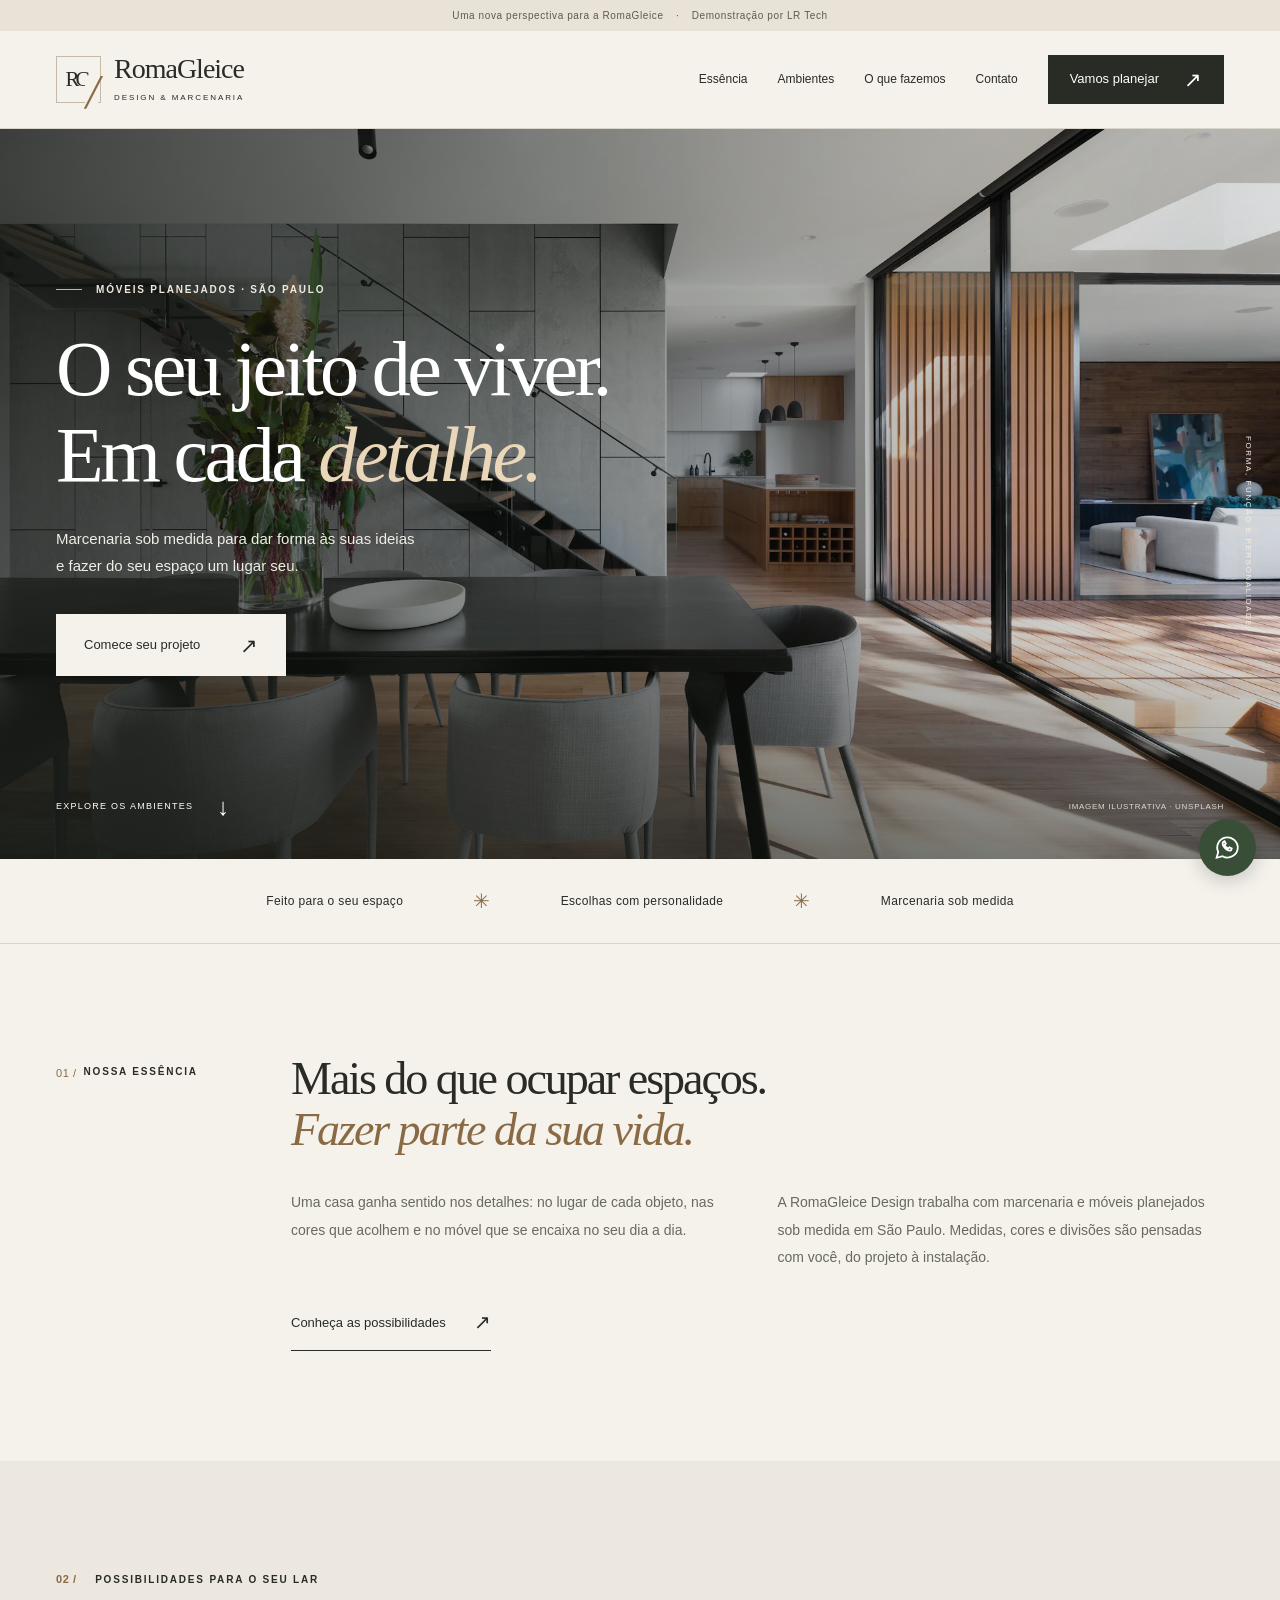
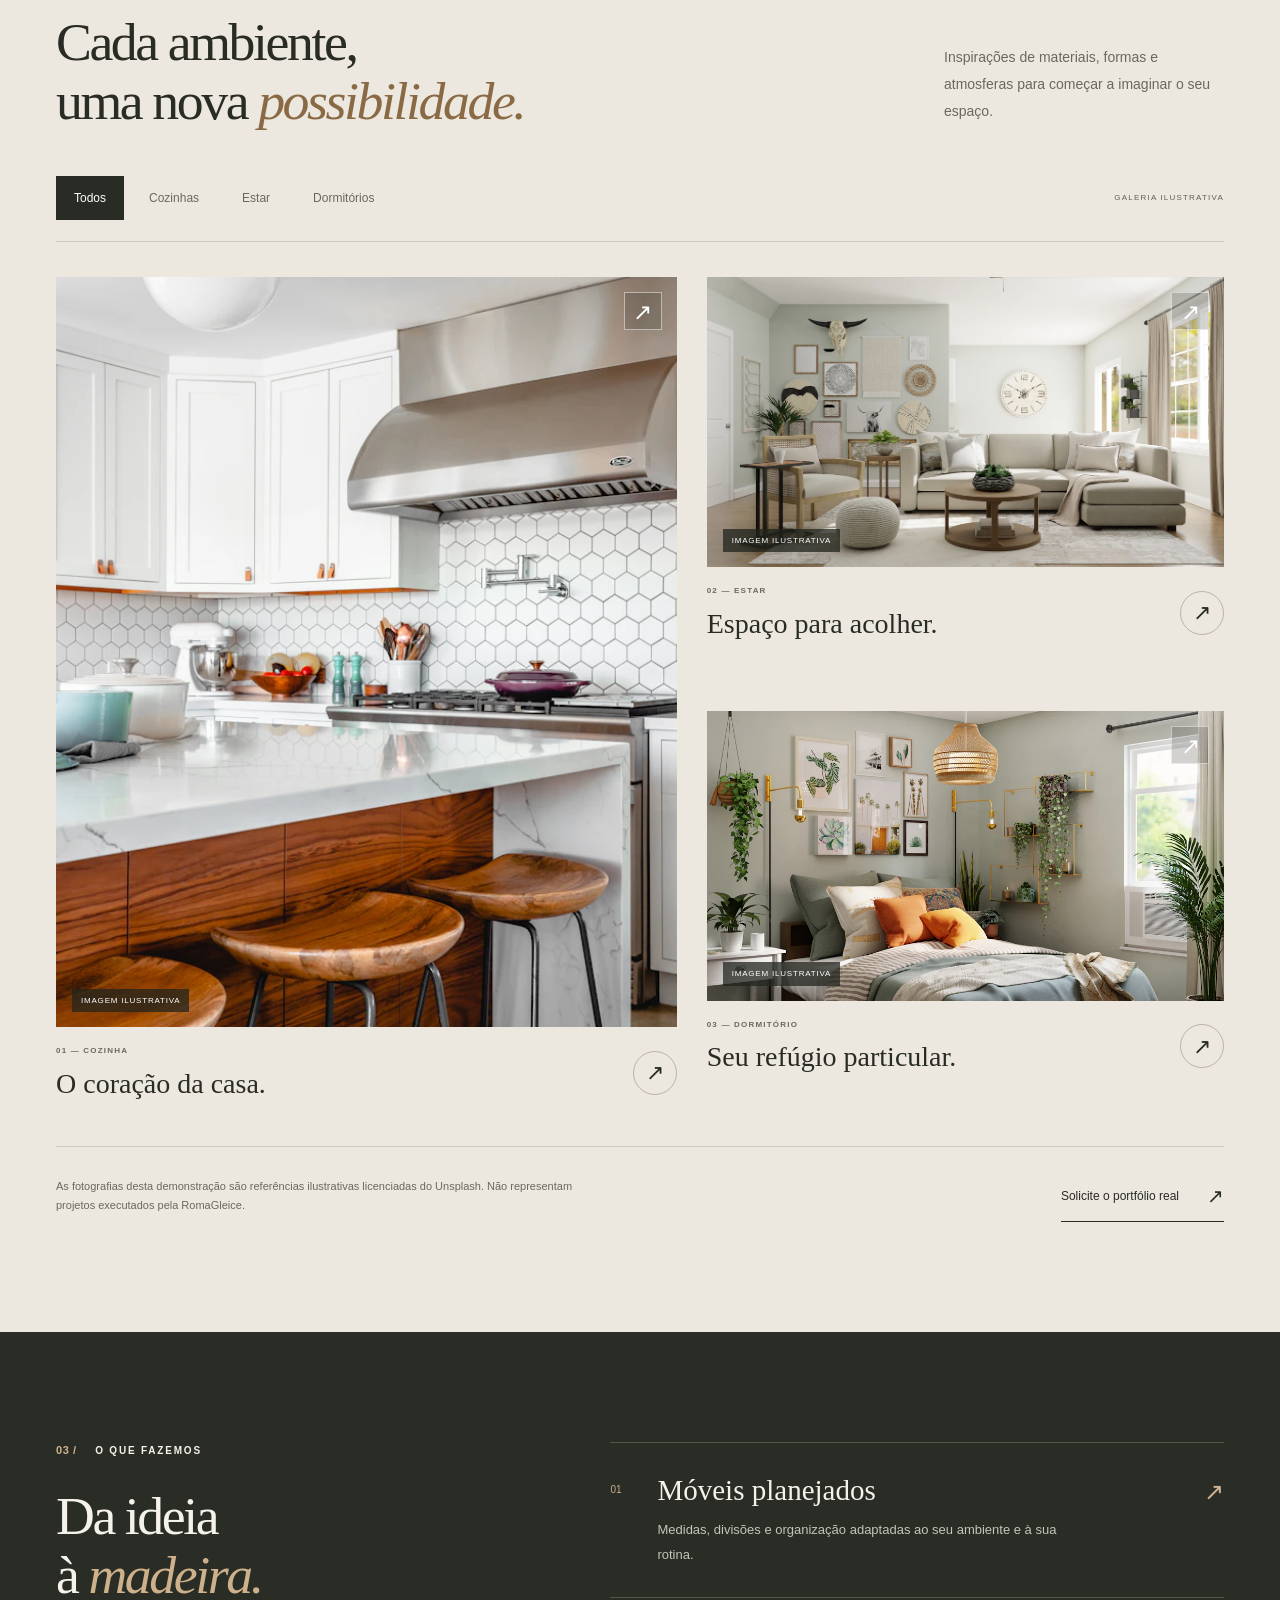
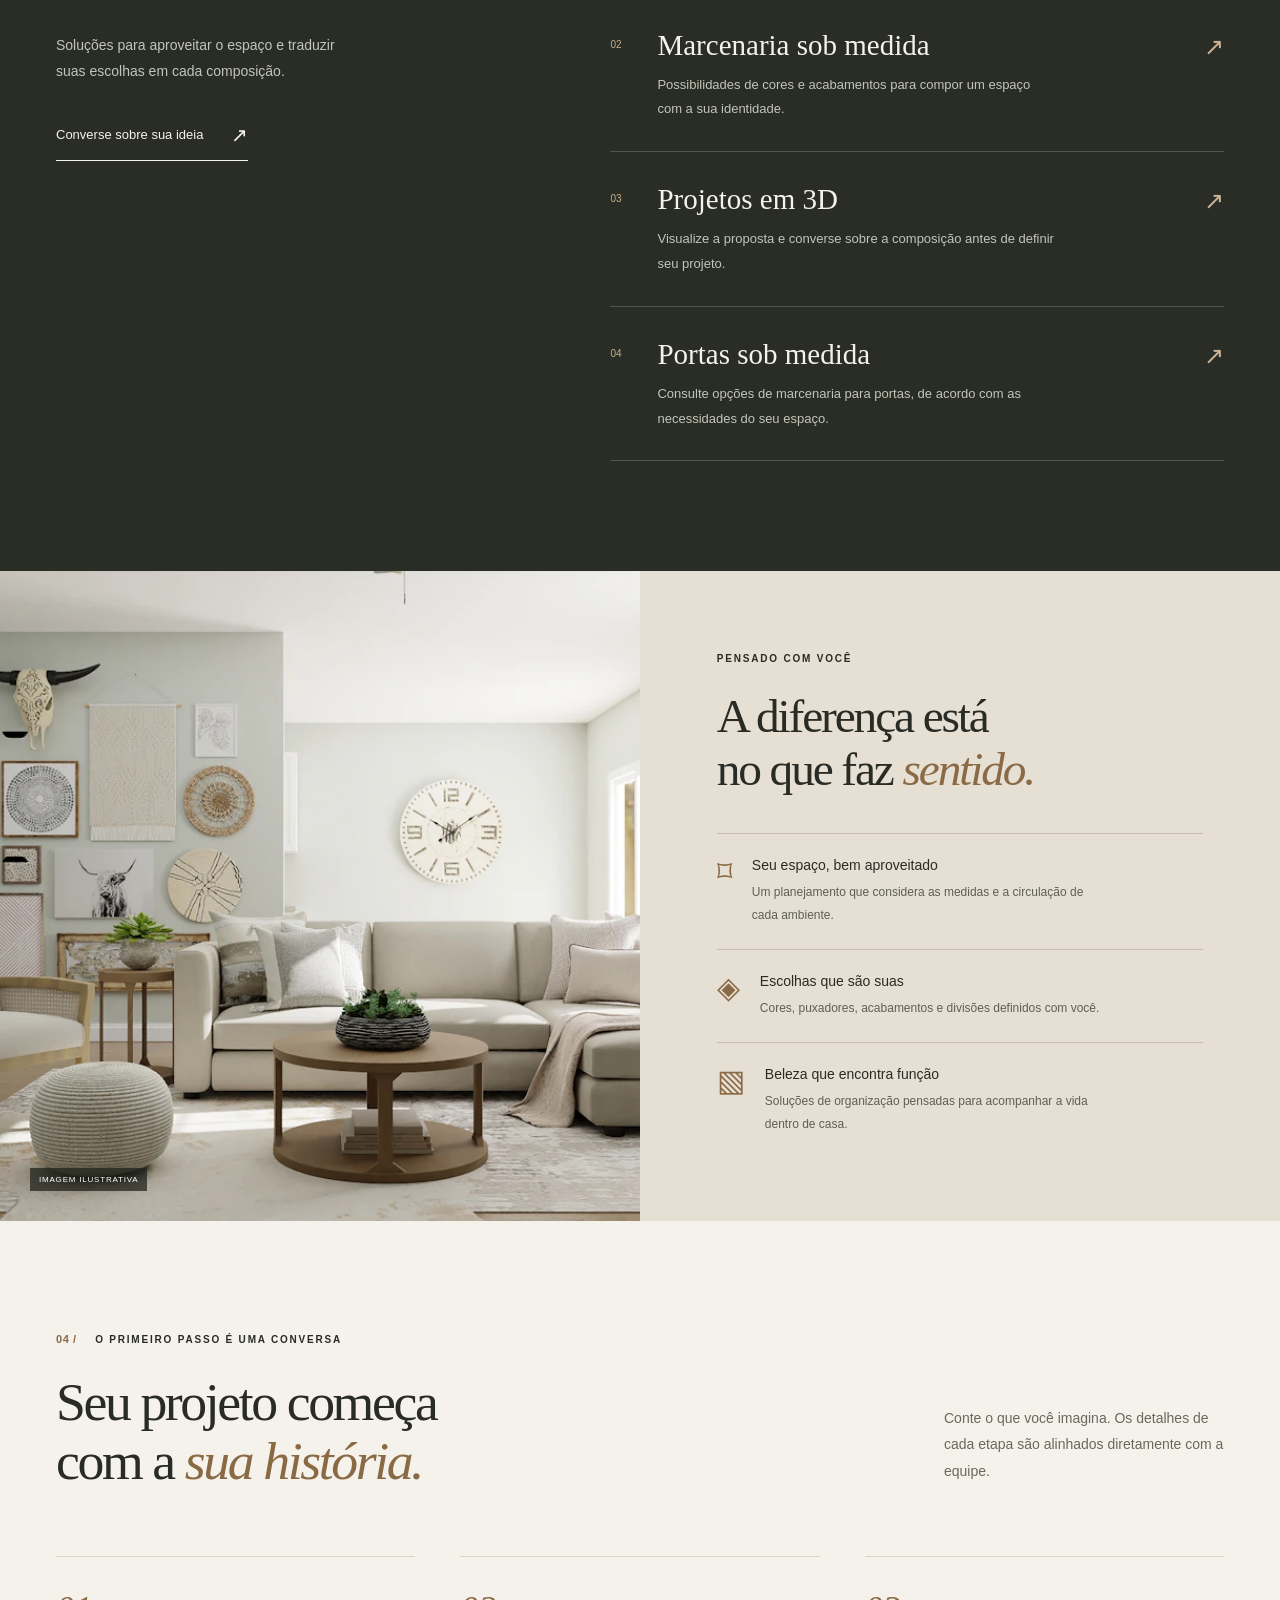
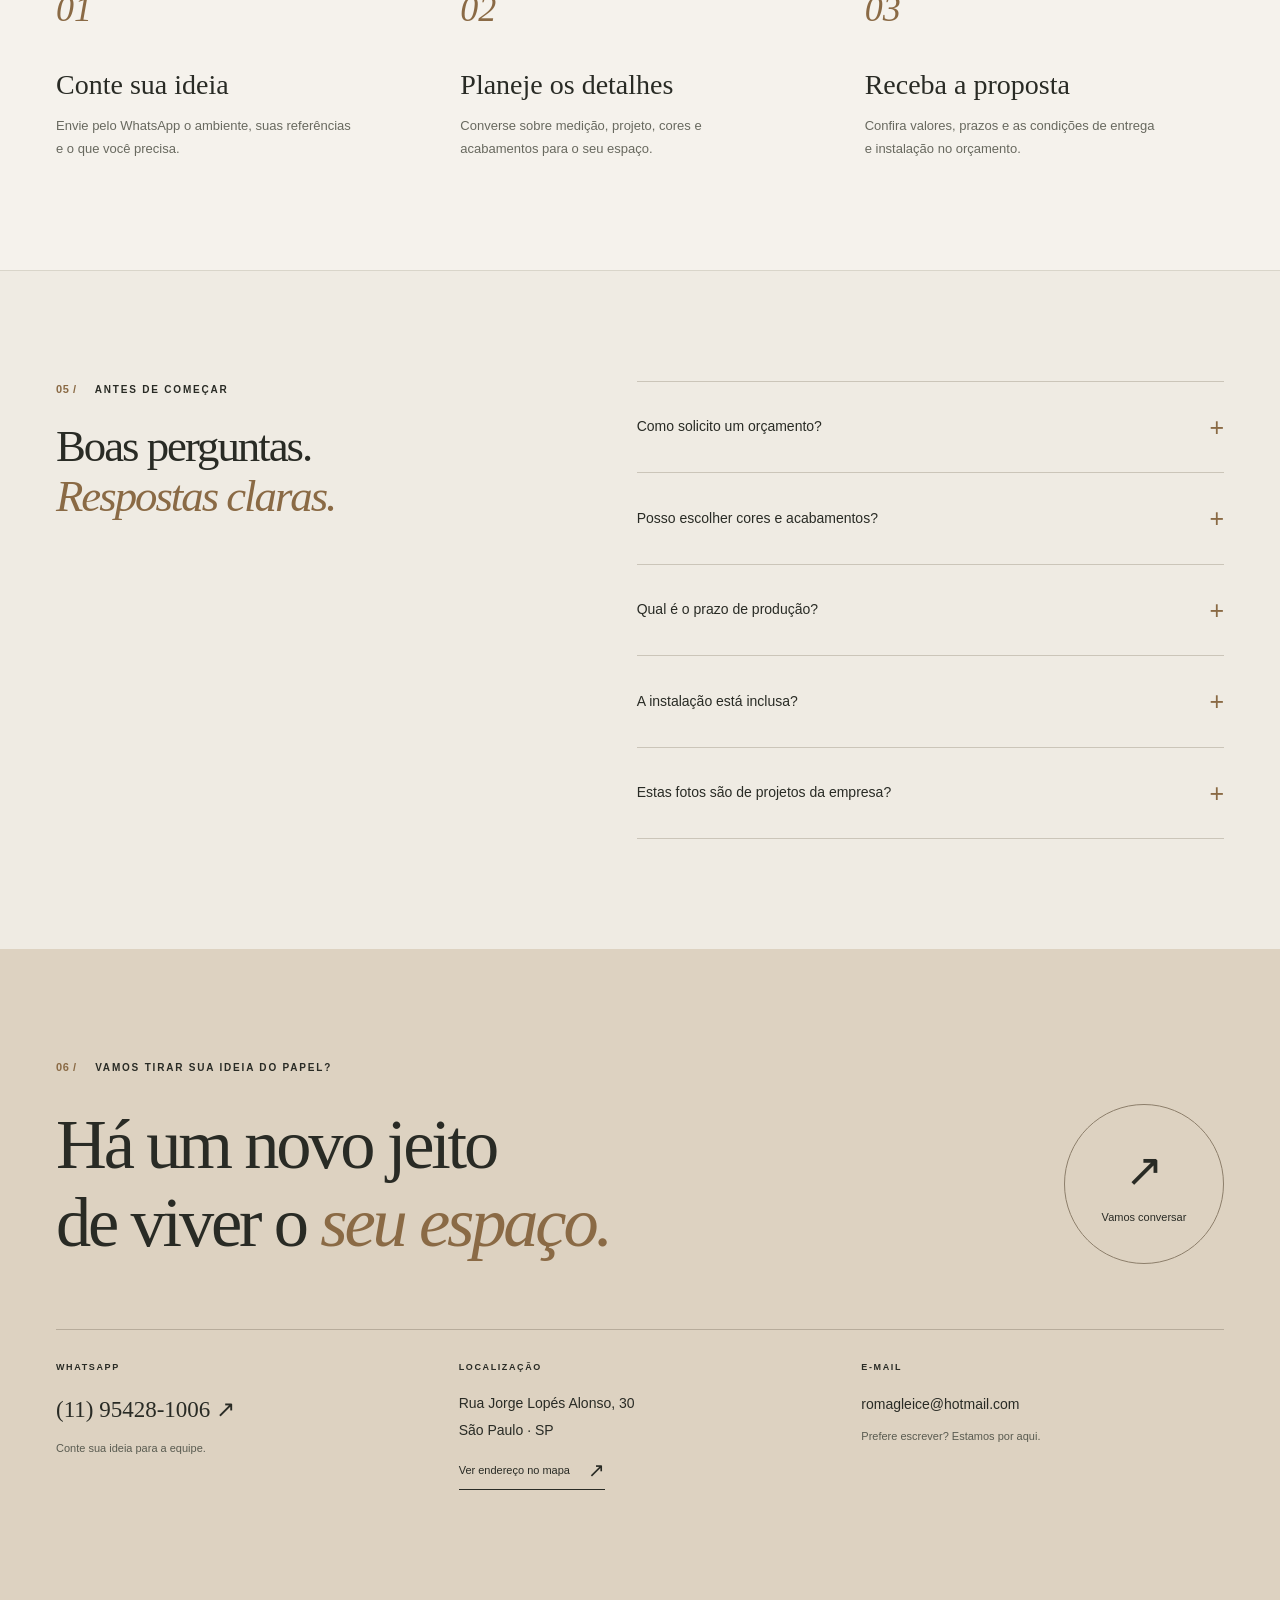
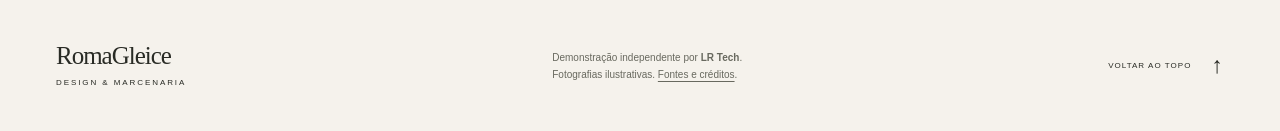
==== index.html @ 5fb47373 "feat: create premium RomaGleice demonstration in vanilla HTML CSS and JS" ====
<!DOCTYPE html>
<html lang="pt-BR">
<head>
  <meta charset="UTF-8">
  <meta name="viewport" content="width=device-width, initial-scale=1">
  <meta name="theme-color" content="#f5f2ec">
  <title>RomaGleice Design — Móveis planejados em São Paulo | Demonstração</title>
  <meta name="description" content="Móveis planejados e marcenaria sob medida em São Paulo. Conheça a RomaGleice Design e converse sobre seu projeto pelo WhatsApp. Demonstração por LR Tech.">
  <!-- A demonstração permanece fora dos buscadores para não concorrer com o site oficial. -->
  <meta name="robots" content="noindex, nofollow">
  <meta property="og:type" content="website">
  <meta property="og:locale" content="pt_BR">
  <meta property="og:site_name" content="RomaGleice Design — Demonstração LR Tech">
  <meta property="og:title" content="Seu espaço. Seu jeito. Sob medida.">
  <meta property="og:description" content="Uma nova apresentação para a RomaGleice Design. Móveis planejados e marcenaria em São Paulo. Fotografias ilustrativas.">
  <meta property="og:url" content="https://lucasreginatotech.github.io/romagleice-design-demo/">
  <meta property="og:image" content="https://lucasreginatotech.github.io/romagleice-design-demo/assets/hero.webp">
  <meta property="og:image:alt" content="Ambiente residencial ilustrativo com materiais naturais">
  <meta name="twitter:card" content="summary_large_image">
  <link rel="canonical" href="https://lucasreginatotech.github.io/romagleice-design-demo/">
  <link rel="icon" type="image/svg+xml" href="assets/favicon.svg">
  <link rel="preload" as="image" href="assets/hero.webp" imagesrcset="assets/hero-mobile.webp 800w, assets/hero.webp 1920w" imagesizes="100vw">
  <link rel="stylesheet" href="style.css">
  <script src="script.js" defer></script>
</head>
<body>
  <a class="skip-link" href="#conteudo">Pular para o conteúdo</a>
  <div class="demo-bar">Uma nova perspectiva para a RomaGleice <span>·</span> Demonstração por LR Tech</div>
  <header class="site-header">
    <a class="brand" href="#inicio" aria-label="RomaGleice Design, início"><span class="brand-monogram" aria-hidden="true">RG<span>╱</span></span><span>RomaGleice<small>DESIGN & MARCENARIA</small></span></a>
    <button class="menu-toggle" aria-controls="navigation" aria-expanded="false" aria-label="Abrir menu"><span></span><span></span></button>
    <nav id="navigation" aria-label="Menu principal">
      <a href="#sobre">Essência</a><a href="#ambientes">Ambientes</a><a href="#servicos">O que fazemos</a><a href="#contato">Contato</a>
      <a class="button button-small" href="https://wa.me/5511954281006?text=Ol%C3%A1%21%20Conheci%20a%20demonstra%C3%A7%C3%A3o%20da%20RomaGleice%20e%20gostaria%20de%20um%20or%C3%A7amento." target="_blank" rel="noopener noreferrer">Vamos planejar <span aria-hidden="true">↗</span></a>
    </nav>
  </header>
  <main id="conteudo">
    <section class="hero" id="inicio" aria-labelledby="hero-title">
      <picture><source media="(max-width: 600px)" srcset="assets/hero-mobile.webp"><img class="hero-image" src="assets/hero.webp" width="1920" height="1280" alt="Sala integrada com madeira natural e luz suave — imagem ilustrativa" fetchpriority="high"></picture>
      <div class="hero-shade"></div>
      <div class="hero-content container">
        <p class="eyebrow light"><span></span> MÓVEIS PLANEJADOS · SÃO PAULO</p>
        <h1 id="hero-title">O seu jeito de viver.<br>Em cada <em>detalhe.</em></h1>
        <p>Marcenaria sob medida para dar forma às suas ideias<br class="desktop-break"> e fazer do seu espaço um lugar seu.</p>
        <a class="button button-cream" href="https://wa.me/5511954281006?text=Ol%C3%A1%21%20Quero%20conversar%20sobre%20m%C3%B3veis%20planejados%20para%20meu%20espa%C3%A7o." target="_blank" rel="noopener noreferrer">Comece seu projeto <span aria-hidden="true">↗</span></a>
      </div>
      <div class="hero-bottom container"><a href="#ambientes">EXPLORE OS AMBIENTES <span aria-hidden="true">↓</span></a><span>IMAGEM ILUSTRATIVA · UNSPLASH</span></div>
      <span class="hero-side" aria-hidden="true">FORMA, FUNÇÃO E PERSONALIDADE.</span>
    </section>
    <div class="values-strip" aria-label="Especialidades"><span>Feito para o seu espaço</span><i aria-hidden="true">✳</i><span>Escolhas com personalidade</span><i aria-hidden="true">✳</i><span>Marcenaria sob medida</span></div>
    <section class="intro section container" id="sobre">
      <div class="section-label"><span class="index">01 /</span><p class="eyebrow">NOSSA ESSÊNCIA</p></div>
      <div class="intro-main"><h2>Mais do que ocupar espaços.<br><em>Fazer parte da sua vida.</em></h2><div class="intro-copy"><p>Uma casa ganha sentido nos detalhes: no lugar de cada objeto, nas cores que acolhem e no móvel que se encaixa no seu dia a dia.</p><p>A RomaGleice Design trabalha com marcenaria e móveis planejados sob medida em São Paulo. Medidas, cores e divisões são pensadas com você, do projeto à instalação.</p><a class="text-link" href="#servicos">Conheça as possibilidades <span aria-hidden="true">↗</span></a></div></div>
    </section>
    <section class="environments section" id="ambientes">
      <div class="container">
        <div class="section-top"><div><p class="eyebrow"><span class="index">02 /</span> POSSIBILIDADES PARA O SEU LAR</p><h2>Cada ambiente,<br>uma nova <em>possibilidade.</em></h2></div><p class="section-aside">Inspirações de materiais, formas e atmosferas para começar a imaginar o seu espaço.</p></div>
        <div class="portfolio-toolbar"><div class="filters" role="group" aria-label="Filtrar inspirações por ambiente"><button class="filter active" data-filter="todos" aria-pressed="true">Todos</button><button class="filter" data-filter="cozinha" aria-pressed="false">Cozinhas</button><button class="filter" data-filter="estar" aria-pressed="false">Estar</button><button class="filter" data-filter="quarto" aria-pressed="false">Dormitórios</button></div><span class="illustrative-note">GALERIA ILUSTRATIVA</span></div>
        <p class="sr-only" id="filter-status" aria-live="polite"></p>
        <div class="portfolio-grid">
          <article class="project-card project-large" data-category="cozinha"><button class="project-image" data-image="assets/cozinha.webp" data-title="Cozinha · encontro e praticidade" aria-label="Ampliar inspiração de cozinha, imagem ilustrativa"><img src="assets/cozinha.webp" alt="Cozinha clara com bancada ampla e armários — imagem ilustrativa" width="1100" height="733" loading="lazy"><span class="image-tag">IMAGEM ILUSTRATIVA</span><span class="image-expand" aria-hidden="true">↗</span></button><div class="project-caption"><div><p class="eyebrow">01 — COZINHA</p><h3>O coração da casa.</h3></div><a href="https://wa.me/5511954281006?text=Ol%C3%A1%21%20Gostaria%20de%20um%20or%C3%A7amento%20para%20uma%20cozinha%20planejada." target="_blank" rel="noopener noreferrer" aria-label="Conversar sobre cozinha planejada">↗</a></div></article>
          <article class="project-card" data-category="estar"><button class="project-image" data-image="assets/estar.webp" data-title="Estar · espaço para acolher" aria-label="Ampliar inspiração de estar, imagem ilustrativa"><img src="assets/estar.webp" alt="Sala de estar em tons neutros com detalhes de madeira — imagem ilustrativa" width="1100" height="733" loading="lazy"><span class="image-tag">IMAGEM ILUSTRATIVA</span><span class="image-expand" aria-hidden="true">↗</span></button><div class="project-caption"><div><p class="eyebrow">02 — ESTAR</p><h3>Espaço para acolher.</h3></div><a href="https://wa.me/5511954281006?text=Ol%C3%A1%21%20Quero%20consultar%20possibilidades%20de%20m%C3%B3veis%20para%20minha%20sala." target="_blank" rel="noopener noreferrer" aria-label="Consultar móveis para sala">↗</a></div></article>
          <article class="project-card" data-category="quarto"><button class="project-image" data-image="assets/quarto.webp" data-title="Dormitório · seu refúgio particular" aria-label="Ampliar inspiração de dormitório, imagem ilustrativa"><img src="assets/quarto.webp" alt="Quarto acolhedor com cama e decoração em tons naturais — imagem ilustrativa" width="1000" height="1500" loading="lazy"><span class="image-tag">IMAGEM ILUSTRATIVA</span><span class="image-expand" aria-hidden="true">↗</span></button><div class="project-caption"><div><p class="eyebrow">03 — DORMITÓRIO</p><h3>Seu refúgio particular.</h3></div><a href="https://wa.me/5511954281006?text=Ol%C3%A1%21%20Gostaria%20de%20conversar%20sobre%20m%C3%B3veis%20sob%20medida%20para%20meu%20quarto." target="_blank" rel="noopener noreferrer" aria-label="Conversar sobre móveis para quarto">↗</a></div></article>
        </div>
        <div class="gallery-disclaimer"><p>As fotografias desta demonstração são referências ilustrativas licenciadas do Unsplash. Não representam projetos executados pela RomaGleice.</p><a class="text-link" href="https://wa.me/5511954281006?text=Ol%C3%A1%21%20Gostaria%20de%20conhecer%20os%20projetos%20reais%20da%20RomaGleice%20Design." target="_blank" rel="noopener noreferrer">Solicite o portfólio real <span aria-hidden="true">↗</span></a></div>
      </div>
    </section>
    <section class="services section" id="servicos"><div class="container services-layout"><div class="services-heading"><p class="eyebrow"><span class="index">03 /</span> O QUE FAZEMOS</p><h2>Da ideia<br>à <em>madeira.</em></h2><p>Soluções para aproveitar o espaço e traduzir suas escolhas em cada composição.</p><a class="text-link" href="https://wa.me/5511954281006?text=Ol%C3%A1%21%20Quero%20saber%20mais%20sobre%20os%20servi%C3%A7os%20da%20RomaGleice." target="_blank" rel="noopener noreferrer">Converse sobre sua ideia <span aria-hidden="true">↗</span></a></div><div class="service-list"><article><span>01</span><div><h3>Móveis planejados</h3><p>Medidas, divisões e organização adaptadas ao seu ambiente e à sua rotina.</p></div><span aria-hidden="true">↗</span></article><article><span>02</span><div><h3>Marcenaria sob medida</h3><p>Possibilidades de cores e acabamentos para compor um espaço com a sua identidade.</p></div><span aria-hidden="true">↗</span></article><article><span>03</span><div><h3>Projetos em 3D</h3><p>Visualize a proposta e converse sobre a composição antes de definir seu projeto.</p></div><span aria-hidden="true">↗</span></article><article><span>04</span><div><h3>Portas sob medida</h3><p>Consulte opções de marcenaria para portas, de acordo com as necessidades do seu espaço.</p></div><span aria-hidden="true">↗</span></article></div></div></section>
    <section class="details-section"><div class="detail-photo"><img src="assets/estar.webp" alt="Materiais e texturas de um ambiente residencial — fotografia ilustrativa" width="1100" height="733" loading="lazy"><span class="image-tag">IMAGEM ILUSTRATIVA</span></div><div class="detail-copy"><p class="eyebrow">PENSADO COM VOCÊ</p><h2>A diferença está<br>no que faz <em>sentido.</em></h2><div class="benefit"><span aria-hidden="true">⌑</span><div><h3>Seu espaço, bem aproveitado</h3><p>Um planejamento que considera as medidas e a circulação de cada ambiente.</p></div></div><div class="benefit"><span aria-hidden="true">◈</span><div><h3>Escolhas que são suas</h3><p>Cores, puxadores, acabamentos e divisões definidos com você.</p></div></div><div class="benefit"><span aria-hidden="true">▧</span><div><h3>Beleza que encontra função</h3><p>Soluções de organização pensadas para acompanhar a vida dentro de casa.</p></div></div></div></section>
    <section class="process section container" id="processo"><div class="section-top"><div><p class="eyebrow"><span class="index">04 /</span> O PRIMEIRO PASSO É UMA CONVERSA</p><h2>Seu projeto começa<br>com a <em>sua história.</em></h2></div><p class="section-aside">Conte o que você imagina. Os detalhes de cada etapa são alinhados diretamente com a equipe.</p></div><ol class="process-grid"><li><span>01</span><h3>Conte sua ideia</h3><p>Envie pelo WhatsApp o ambiente, suas referências e o que você precisa.</p></li><li><span>02</span><h3>Planeje os detalhes</h3><p>Converse sobre medição, projeto, cores e acabamentos para o seu espaço.</p></li><li><span>03</span><h3>Receba a proposta</h3><p>Confira valores, prazos e as condições de entrega e instalação no orçamento.</p></li></ol></section>
    <section class="faq-section section"><div class="container faq-layout"><div><p class="eyebrow"><span class="index">05 /</span> ANTES DE COMEÇAR</p><h2>Boas perguntas.<br><em>Respostas claras.</em></h2></div><div class="faq-list"><details><summary>Como solicito um orçamento?<span aria-hidden="true">+</span></summary><p>Fale com a equipe pelo WhatsApp e explique o que precisa. Segundo o site oficial, a medição, o projeto e o valor são apresentados sem compromisso. Combine os detalhes diretamente no atendimento.</p></details><details><summary>Posso escolher cores e acabamentos?<span aria-hidden="true">+</span></summary><p>Sim. O site oficial informa que você pode definir cores, puxadores, divisões internas e acabamentos com a orientação da equipe.</p></details><details><summary>Qual é o prazo de produção?<span aria-hidden="true">+</span></summary><p>O prazo depende do tamanho e da complexidade do projeto. A previsão deve ser informada no orçamento, antes da contratação.</p></details><details><summary>A instalação está inclusa?<span aria-hidden="true">+</span></summary><p>Os detalhes de entrega e instalação são confirmados junto com o orçamento. Consulte os itens incluídos na sua proposta.</p></details><details><summary>Estas fotos são de projetos da empresa?<span aria-hidden="true">+</span></summary><p>Não. São fotografias ilustrativas licenciadas do Unsplash, usadas para apresentar a proposta visual deste novo site. Solicite o portfólio real da RomaGleice pelo WhatsApp.</p></details></div></div></section>
    <section class="contact section" id="contato"><div class="container"><p class="eyebrow"><span class="index">06 /</span> VAMOS TIRAR SUA IDEIA DO PAPEL?</p><div class="contact-top"><h2>Há um novo jeito<br>de viver o <em>seu espaço.</em></h2><a class="contact-circle" href="https://wa.me/5511954281006?text=Ol%C3%A1%21%20Vi%20a%20demonstra%C3%A7%C3%A3o%20da%20RomaGleice%20Design.%20Gostaria%20de%20solicitar%20um%20or%C3%A7amento." target="_blank" rel="noopener noreferrer"><span aria-hidden="true">↗</span>Vamos conversar</a></div><div class="contact-grid"><div><p class="eyebrow">WHATSAPP</p><a class="contact-value" href="https://wa.me/5511954281006?text=Ol%C3%A1%21%20Gostaria%20de%20falar%20com%20a%20RomaGleice%20Design." target="_blank" rel="noopener noreferrer">(11) 95428-1006 ↗</a><p>Conte sua ideia para a equipe.</p></div><div><p class="eyebrow">LOCALIZAÇÃO</p><address>Rua Jorge Lopés Alonso, 30<br>São Paulo · SP</address><a class="text-link" href="https://www.google.com/maps/search/?api=1&query=Rua%20Jorge%20Lopes%20Alonso%2030%20Sao%20Paulo%20SP" target="_blank" rel="noopener noreferrer">Ver endereço no mapa <span aria-hidden="true">↗</span></a></div><div><p class="eyebrow">E-MAIL</p><a class="contact-email" href="mailto:romagleice@hotmail.com">romagleice@hotmail.com</a><p>Prefere escrever? Estamos por aqui.</p></div></div></div></section>
  </main>
  <footer class="site-footer container"><a class="brand" href="#inicio"><span>RomaGleice<small>DESIGN & MARCENARIA</small></span></a><p>Demonstração independente por <strong>LR Tech</strong>.<br>Fotografias ilustrativas. <a href="fontes.html">Fontes e créditos</a>.</p><a class="back-top" href="#inicio">VOLTAR AO TOPO <span aria-hidden="true">↑</span></a></footer>
  <a class="floating-whatsapp" href="https://wa.me/5511954281006?text=Ol%C3%A1%21%20Gostaria%20de%20solicitar%20um%20or%C3%A7amento%20de%20m%C3%B3veis%20planejados." target="_blank" rel="noopener noreferrer" aria-label="Solicitar orçamento pelo WhatsApp"><svg viewBox="0 0 24 24" fill="none" stroke="currentColor" stroke-width="1.5" aria-hidden="true"><path d="M20.5 11.7a8.5 8.5 0 0 1-12.6 7.5L3 20.5l1.3-4.8a8.5 8.5 0 1 1 16.2-4Z"/><path d="M8.4 7.5c-.8 1.3-.1 3.4 1.6 5.1 1.8 1.7 3.7 2.4 5 1.6l.5-1.4-2-1-1 1c-1.5-.6-2.4-1.6-2.9-2.9l1-1-1-2Z"/></svg><span>Vamos planejar?</span></a>
  <dialog class="lightbox" aria-labelledby="lightbox-title"><button class="lightbox-close" aria-label="Fechar imagem">×</button><img id="lightbox-image" alt=""><div><h2 id="lightbox-title"></h2><p>Imagem ilustrativa · Unsplash · Não representa um projeto da RomaGleice.</p></div></dialog>
</body>
</html>
---- style.css ----
/* Tokens: altere estas variáveis para experimentar a identidade visual. */
:root{--paper:#f5f2ec;--ink:#292b25;--muted:#68695f;--sand:#e5dccd;--wood:#8a6a45;--line:#d9d5ca;--dark:#292d26;--serif:Georgia,'Times New Roman',serif;--sans:'Segoe UI',Arial,sans-serif}
*,*::before,*::after{box-sizing:border-box}html{scroll-behavior:smooth;scroll-padding-top:100px}body{margin:0;background:var(--paper);color:var(--ink);font-family:var(--sans);font-size:16px;line-height:1.7}body.modal-open{overflow:hidden}button,a{-webkit-tap-highlight-color:transparent}a{color:inherit;text-decoration:none}button{font:inherit;color:inherit;cursor:pointer}img{display:block;width:100%;height:auto}button{border-radius:0}h1,h2,h3,p{margin:0}h1,h2,h3{font-weight:400}h1,h2{font-family:var(--serif);letter-spacing:-.045em;line-height:1.1}h2{font-size:clamp(36px,4.2vw,65px)}h3{font-family:var(--serif);font-size:27px;line-height:1.25}em{font-weight:400;color:var(--wood)}.container{width:min(1280px,calc(100% - 112px));margin-inline:auto}.section{padding-block:110px}.eyebrow{font-size:10px;letter-spacing:.18em;font-weight:600;line-height:1.6}.index{color:var(--wood);margin-right:14px;font-size:11px;letter-spacing:.05em}.text-link{display:inline-flex;gap:28px;align-items:center;font-size:13px;border-bottom:1px solid currentColor;padding-block:8px}.text-link span{font-size:20px}.button{display:inline-flex;align-items:center;justify-content:space-between;gap:40px;padding:19px 27px;font-size:13px;font-weight:500;background:var(--ink);color:white;border:1px solid transparent;transition:background .2s,color .2s,transform .2s}.button:hover{background:var(--wood);transform:translateY(-2px)}.button span{font-size:21px;line-height:1}.button-small{padding:12px 21px;gap:25px}.button-cream{background:var(--paper);color:var(--ink)}.button-cream:hover{background:var(--sand);color:var(--ink)}:focus-visible{outline:3px solid #ae7d41;outline-offset:5px}.skip-link{position:fixed;top:-100px;left:20px;z-index:100;background:white;padding:15px}.skip-link:focus{top:10px}.sr-only{position:absolute;width:1px;height:1px;margin:-1px;padding:0;overflow:hidden;clip:rect(0,0,0,0);white-space:nowrap;border:0}
/* Header e menu: o conteúdo permanece navegável mesmo sem JavaScript. */
.demo-bar{background:#e8e2d7;text-align:center;font-size:10px;letter-spacing:.06em;padding:7px 16px;color:#5b5c51}.demo-bar span{padding:0 9px}.site-header{height:98px;display:flex;align-items:center;justify-content:space-between;padding-inline:56px;position:relative;z-index:20;background:var(--paper);border-bottom:1px solid var(--line)}.brand{display:flex;align-items:center;gap:13px;font-family:var(--serif);font-size:28px;line-height:1.1;letter-spacing:-1px}.brand small{display:block;font-family:var(--sans);font-size:8px;letter-spacing:.24em;line-height:1.7;margin-top:6px}.brand-monogram{position:relative;border:1px solid #c5baa7;width:45px;height:47px;display:grid;place-items:center;font-size:21px;letter-spacing:-4px;padding-right:5px}.brand-monogram>span{position:absolute;right:2px;bottom:-5px;font-size:28px;color:var(--wood);background:var(--paper);line-height:1}nav{display:flex;align-items:center;gap:30px}nav>a{font-size:12px}nav>a:not(.button){padding-block:10px;position:relative}nav>a:not(.button)::after{content:'';height:1px;background:var(--wood);position:absolute;bottom:4px;left:0;width:0;transition:width .2s}nav>a:hover::after{width:100%}.menu-toggle{display:none}
/* Hero: a fotografia faz parte do HTML para alt, prioridade e srcset. */
.hero{height:clamp(580px,70vw,730px);position:relative;isolation:isolate;color:white;display:flex;align-items:center}.hero>picture,.hero-image,.hero-shade{position:absolute;inset:0;width:100%;height:100%;z-index:-2}.hero-image{object-fit:cover;object-position:center 55%}.hero-shade{z-index:-1;background:linear-gradient(90deg,rgba(19,23,18,.72),rgba(19,23,18,.3) 65%,rgba(19,23,18,.12)),linear-gradient(0deg,rgba(19,23,18,.45),transparent 30%)}.hero-content{padding-bottom:30px}.eyebrow.light{color:#eee9df;display:flex;align-items:center;gap:14px;margin-bottom:28px}.eyebrow.light>span{width:26px;height:1px;background:#d0b088}.hero h1{font-size:clamp(52px,6.1vw,94px);max-width:1000px;letter-spacing:-.045em}.hero h1 em{color:#ead6b8}.hero-content>p:not(.eyebrow){font-size:15px;font-weight:300;line-height:1.85;color:#eeeee6;margin:27px 0 34px;max-width:480px}.hero-bottom{position:absolute;bottom:30px;left:0;right:0;display:flex;justify-content:space-between;align-items:center;font-size:9px;letter-spacing:.14em}.hero-bottom>a{display:flex;align-items:center;gap:24px;min-height:44px}.hero-bottom>a>span{font-size:24px}.hero-bottom>span{font-size:8px;letter-spacing:.09em;color:#dddacf}.hero-side{position:absolute;right:25px;top:42%;writing-mode:vertical-rl;font-size:8px;letter-spacing:.2em;color:#f6eee2}.values-strip{display:flex;align-items:center;justify-content:center;gap:70px;padding:25px 30px;border-bottom:1px solid var(--line);font-size:12px;letter-spacing:.03em}.values-strip i{color:var(--wood);font-style:normal;font-size:20px}
.intro{display:grid;grid-template-columns:210px 1fr;gap:25px}.section-label{display:flex;align-items:flex-start;gap:7px;padding-top:10px}.section-label .index{margin:0}.intro-main h2{font-size:clamp(34px,3.6vw,55px);margin-bottom:34px}.intro-copy{display:grid;grid-template-columns:1fr 1fr;gap:22px 40px;color:var(--muted);font-size:14px;line-height:1.95}.intro-copy .text-link{justify-self:start;color:var(--ink);grid-column:1/-1;margin-top:2px}.environments{background:#ece8e0}.section-top{display:flex;justify-content:space-between;align-items:flex-end;gap:60px;margin-bottom:45px}.section-top .eyebrow{margin-bottom:24px}.section-aside{font-size:14px;color:var(--muted);max-width:280px;line-height:1.9;padding-bottom:7px}.portfolio-toolbar{display:flex;justify-content:space-between;align-items:center;gap:15px;border-bottom:1px solid #d1ccc0;padding-bottom:21px;margin-bottom:35px}.filters{display:flex;gap:7px}.filter{background:none;border:1px solid transparent;color:var(--muted);padding:8px 17px;font-size:12px;min-height:44px;transition:all .2s}.filter:hover{border-color:#bdb3a2}.filter.active{background:var(--ink);color:white}.illustrative-note{font-size:8px;letter-spacing:.15em;color:#5e6055}.portfolio-grid{display:grid;grid-template-columns:1.2fr 1fr;gap:43px 30px;align-items:start}.project-large{grid-row:span 2}.project-image{display:block;position:relative;padding:0;border:0;width:100%;overflow:hidden;background:var(--sand)}.project-image img{height:290px;object-fit:cover;transition:transform .7s ease}.project-large .project-image img{height:750px}.project-card[data-category=quarto] .project-image img{object-position:center 48%}.project-image:hover img{transform:scale(1.035)}.image-tag{position:absolute;left:16px;bottom:15px;color:white;background:rgba(34,36,30,.75);font-size:8px;letter-spacing:.1em;padding:5px 9px}.image-expand{position:absolute;right:15px;top:15px;border:1px solid #ffffff80;color:white;width:38px;height:38px;display:grid;place-items:center;font-size:23px;background:#292b2533}.project-caption{padding-top:18px;display:flex;justify-content:space-between;align-items:center}.project-caption .eyebrow{font-size:8px;letter-spacing:.15em;color:var(--muted);margin-bottom:8px}.project-caption h3{font-size:28px}.project-caption>a{display:grid;place-items:center;width:44px;height:44px;border:1px solid #bbb4a7;border-radius:50%;font-size:22px;transition:background .2s}.project-caption>a:hover{background:var(--sand)}.gallery-disclaimer{border-top:1px solid #d1ccc0;margin-top:45px;padding-top:24px;display:flex;justify-content:space-between;gap:40px;align-items:center}.gallery-disclaimer>p{font-size:11px;line-height:1.8;color:var(--muted);max-width:540px}.gallery-disclaimer>a{white-space:nowrap;font-size:12px}.project-card[hidden]{display:none}.portfolio-grid.is-filtered{grid-template-columns:repeat(2,1fr)}.portfolio-grid.is-filtered .project-large{grid-row:auto}.portfolio-grid.is-filtered .project-image img{height:430px}
.services{background:var(--dark);color:var(--paper)}.services-layout{display:grid;grid-template-columns:1fr 1.35fr;gap:100px}.services-heading h2{margin:27px 0}.services-heading h2 em{color:#ceb18b}.services-heading>p:not(.eyebrow){font-size:14px;max-width:285px;color:#c3c5b8;line-height:1.9}.services-heading .text-link{margin-top:25px}.services .index{color:#cfb18d}.service-list{border-top:1px solid #515548}.service-list article{display:grid;grid-template-columns:24px 1fr 20px;gap:23px;border-bottom:1px solid #515548;padding:29px 0}.service-list article>span:first-child{font-size:10px;color:#c6ad8b;padding-top:9px}.service-list article>span:last-child{font-size:24px;color:#ccb395}.service-list h3{font-size:29px;margin-bottom:10px}.service-list p{font-size:13px;color:#c3c5b8;max-width:400px;line-height:1.9}.details-section{display:grid;grid-template-columns:1fr 1fr;background:#e6dfd3}.detail-photo{position:relative;min-height:650px}.detail-photo img{height:100%;width:100%;object-fit:cover}.detail-photo .image-tag{left:30px;bottom:30px}.detail-copy{padding:80px clamp(40px,6vw,90px)}.detail-copy h2{font-size:clamp(35px,3.7vw,55px);margin:23px 0 38px}.benefit{display:flex;gap:20px;padding-top:23px;margin-top:22px;border-top:1px solid #c6bdaf}.benefit>span{color:var(--wood);font-size:30px;line-height:1}.benefit h3{font-family:var(--sans);font-size:14px;font-weight:500;margin-bottom:7px}.benefit p{font-size:12px;color:#5e6055;max-width:340px;line-height:1.9}.process-grid{list-style:none;padding:0;display:grid;grid-template-columns:repeat(3,1fr);gap:45px;margin:65px 0 0}.process-grid li{border-top:1px solid var(--line);padding-top:22px}.process-grid li>span{color:var(--wood);font-family:var(--serif);font-size:36px;font-style:italic}.process-grid h3{font-size:28px;margin:27px 0 13px}.process-grid p{font-size:13px;color:var(--muted);max-width:300px}.faq-section{border-top:1px solid var(--line);background:#efebe3}.faq-layout{display:grid;grid-template-columns:1fr 1.15fr;gap:70px}.faq-layout h2{font-size:clamp(35px,3.5vw,52px);margin-top:24px}.faq-list{border-top:1px solid #cbc5b9}.faq-list details{border-bottom:1px solid #cbc5b9}.faq-list summary{font-size:14px;list-style:none;cursor:pointer;display:flex;justify-content:space-between;align-items:center;gap:15px;padding:24px 0}.faq-list summary::-webkit-details-marker{display:none}.faq-list summary>span{font-size:25px;font-weight:300;color:var(--wood);transition:transform .2s}.faq-list details[open] summary>span{transform:rotate(45deg)}.faq-list details p{padding:0 35px 26px 0;font-size:13px;line-height:1.9;color:var(--muted)}.contact{background:#ddd2c1}.contact-top{display:flex;justify-content:space-between;align-items:center;gap:40px;margin:27px 0 65px}.contact h2{font-size:clamp(42px,5.5vw,80px)}.contact-circle{width:160px;height:160px;border:1px solid #8d7f6b;border-radius:50%;display:flex;flex-direction:column;align-items:center;justify-content:center;font-size:11px;flex-shrink:0;transition:background .3s,color .3s}.contact-circle>span{font-size:46px;line-height:1.3;margin-bottom:8px}.contact-circle:hover{background:var(--ink);color:var(--paper)}.contact-grid{display:grid;grid-template-columns:1fr 1fr 1fr;gap:40px;border-top:1px solid #b7ac9b;padding-top:30px}.contact-grid .eyebrow{font-size:9px;margin-bottom:16px}.contact-value{font-size:23px;font-family:var(--serif)}.contact-grid p:not(.eyebrow){font-size:11px;color:#595b50;margin-top:10px}.contact-grid address{font-style:normal;font-size:14px;line-height:1.9}.contact-grid .text-link{font-size:11px;margin-top:8px;padding:2px 0;gap:18px}.contact-email{font-size:14px;overflow-wrap:anywhere}.site-footer{display:flex;align-items:center;justify-content:space-between;gap:30px;padding-block:42px}.site-footer .brand{font-size:25px}.site-footer p{font-size:10px;color:var(--muted)}.site-footer p a{text-decoration:underline;text-underline-offset:3px}.site-footer p strong{font-weight:600}.back-top{font-size:8px;letter-spacing:.13em;display:flex;gap:20px;align-items:center;min-height:44px}.back-top span{font-size:23px}.floating-whatsapp{position:fixed;z-index:25;bottom:24px;right:24px;border-radius:50%;background:#384e37;color:#fff;box-shadow:0 4px 20px #0003;width:57px;height:57px;display:flex;align-items:center;justify-content:center;transition:background .2s}.floating-whatsapp:hover{background:#536a43}.floating-whatsapp svg{width:29px;height:29px}.floating-whatsapp>span{position:absolute;right:68px;font-size:11px;white-space:nowrap;background:var(--ink);padding:6px 13px;opacity:0;pointer-events:none;transition:opacity .2s}.floating-whatsapp:hover>span,.floating-whatsapp:focus-visible>span{opacity:1}
/* Dialog nativo: o navegador gerencia foco, Escape e bloqueio do fundo. */
.lightbox{padding:0;border:0;background:var(--paper);max-width:min(1050px,90vw);max-height:90dvh;overflow:auto;color:var(--ink)}.lightbox::backdrop{background:#151811e8}.lightbox>img{max-height:70dvh;object-fit:contain;background:#242720}.lightbox>div{padding:20px 30px}.lightbox h2{font-size:26px}.lightbox p{font-size:11px;margin-top:10px;color:var(--muted)}.lightbox-close{position:absolute;top:12px;right:12px;width:44px;height:44px;border:0;background:var(--paper);font-size:30px;z-index:2}.credits{max-width:840px;padding-block:70px}.credits h1{font-size:52px;margin-bottom:25px}.credits h2{font-size:30px;margin-top:40px;margin-bottom:15px}.credits p,.credits li{font-size:14px;color:var(--muted)}.credits a{text-decoration:underline;text-underline-offset:4px;overflow-wrap:anywhere}.credits .text-link{margin-top:40px}.credits ul{padding-left:22px}.credits li+li{margin-top:12px}
@media(min-width:1600px){.hero-content{width:1280px}.site-header{padding-inline:max(56px,calc((100vw - 1280px)/2))}}
@media(max-width:1100px){.container{width:calc(100% - 72px)}.site-header{padding-inline:36px}nav{gap:18px}.brand{font-size:25px}.intro{grid-template-columns:160px 1fr}.services-layout{gap:55px}.section{padding-block:85px}.values-strip{gap:35px}.detail-copy{padding:60px 40px}.detail-photo{min-height:620px}.faq-layout{gap:40px}.contact-grid{gap:25px}.project-large .project-image img{height:690px}.project-image img{height:260px}.contact-email{font-size:12px}}
@media(max-width:800px){html{scroll-padding-top:20px}.container{width:calc(100% - 48px)}.site-header{height:auto;min-height:86px;padding:20px 24px;flex-wrap:wrap}.brand{font-size:25px}.brand-monogram{height:42px;width:40px}nav{display:flex;flex-wrap:wrap;width:100%;padding-top:20px;gap:18px;justify-content:center}html.js .menu-toggle{display:flex;flex-direction:column;gap:6px;justify-content:center;width:44px;height:44px;background:none;border:1px solid #bbb2a2;padding:11px}html.js .menu-toggle span{width:20px;height:1px;background:var(--ink);transition:transform .2s}html.js .menu-toggle[aria-expanded=true] span:first-child{transform:translateY(3.5px) rotate(45deg)}html.js .menu-toggle[aria-expanded=true] span:last-child{transform:translateY(-3.5px) rotate(-45deg)}html.js nav{display:none}html.js nav.is-open{display:flex;flex-direction:column;align-items:stretch;gap:2px;padding-block:20px 5px}html.js nav>a:not(.button){padding:12px;border-bottom:1px solid var(--line)}html.js nav .button{margin-top:16px}.hero{height:650px;min-height:0}.hero h1{font-size:clamp(46px,7.3vw,65px)}.hero-content{padding-bottom:40px}.hero-side{display:none}.hero-bottom{bottom:18px}.hero-bottom>span{font-size:7px;max-width:110px;text-align:right}.values-strip{gap:20px;font-size:10px;padding:20px}.values-strip i{font-size:14px}.intro{display:block}.section-label{margin-bottom:25px}.intro-main h2{font-size:40px}.intro-copy{font-size:13px;gap:24px}.section-top{gap:30px;align-items:start}.section-aside{max-width:220px;font-size:12px}.portfolio-grid{gap:30px 20px}.project-image img{height:200px}.project-large .project-image img{height:570px}.project-caption h3{font-size:23px}.gallery-disclaimer{align-items:start}.gallery-disclaimer>a{font-size:10px;gap:12px}.services-layout{grid-template-columns:.8fr 1.2fr;gap:40px}.services-heading h2{font-size:48px}.service-list article{gap:14px;padding:25px 0}.service-list h3{font-size:25px}.details-section{grid-template-columns:1fr}.detail-photo{min-height:0;height:440px}.detail-copy{padding:65px 40px}.detail-copy h2{font-size:48px}.benefit p{max-width:100%}.process-grid{gap:25px}.process-grid h3{font-size:24px}.process-grid p{font-size:12px}.faq-layout{grid-template-columns:1fr;gap:40px}.contact-grid{grid-template-columns:1fr 1fr}.contact-top{gap:20px}.contact-circle{width:130px;height:130px;font-size:10px}.contact h2{font-size:48px}.site-footer{flex-wrap:wrap}.back-top{margin-left:auto}.contact-email{font-size:14px}}
@media(max-width:540px){.demo-bar{font-size:8px;padding:7px 10px}.demo-bar span{padding:0 3px}.section{padding-block:65px}.hero{height:610px}.hero-shade{background:linear-gradient(90deg,#131712b8,#13171260),linear-gradient(0deg,#13171266,transparent 40%)}.hero h1{font-size:clamp(40px,10.8vw,59px);line-height:1.13}.hero .eyebrow{font-size:8px;letter-spacing:.13em;margin-bottom:25px;gap:10px}.hero-content>p:not(.eyebrow){font-size:13px;max-width:300px;margin:24px 0 30px}.desktop-break{display:none}.hero .button{padding:16px 22px;font-size:12px;gap:35px}.hero-bottom{font-size:7px;letter-spacing:.06em}.hero-bottom>a{gap:13px}.hero-bottom>span{font-size:6px}.values-strip{gap:13px;justify-content:space-between;font-size:9px;line-height:1.5;padding-inline:24px}.values-strip span{max-width:90px}.values-strip i:last-of-type{display:none}.values-strip span:last-child{display:none}.intro-main h2{font-size:34px;line-height:1.15}.intro-copy{display:block}.intro-copy>p+p{margin-top:18px}.intro-copy .text-link{margin-top:18px}.section-top{display:block;margin-bottom:30px}.section-top h2{font-size:40px}.section-top .eyebrow{font-size:8px;margin-bottom:23px}.section-aside{max-width:300px;margin-top:22px;font-size:13px}.portfolio-toolbar{flex-direction:column;align-items:flex-start;gap:15px;padding-bottom:18px;margin-bottom:25px}.filters{gap:3px;width:100%;justify-content:space-between}.filter{padding:8px 12px;font-size:11px}.illustrative-note{font-size:7px}.portfolio-grid,.portfolio-grid.is-filtered{grid-template-columns:1fr;gap:35px}.project-large{grid-row:auto}.project-image img,.project-large .project-image img,.portfolio-grid.is-filtered .project-image img{height:360px}.project-card[data-category=quarto] .project-image img{height:400px}.project-caption h3{font-size:26px}.gallery-disclaimer{display:block;margin-top:32px}.gallery-disclaimer>p{font-size:10px}.gallery-disclaimer>a{margin-top:15px;font-size:12px}.services-layout{display:block}.services-heading{margin-bottom:45px}.services-heading h2{font-size:52px}.services-heading>p:not(.eyebrow){max-width:310px}.service-list article{padding:26px 0;grid-template-columns:20px 1fr 18px}.service-list p{font-size:12px}.detail-photo{height:330px}.detail-copy{padding:55px 24px}.detail-copy h2{font-size:40px}.benefit{gap:16px}.benefit p{font-size:12px}.process-grid{display:block;margin-top:40px}.process-grid li{position:relative;padding:22px 0 26px 57px}.process-grid li>span{position:absolute;left:0;top:17px;font-size:31px}.process-grid h3{margin:0 0 12px;font-size:25px}.process-grid p{font-size:13px}.faq-layout h2{font-size:37px}.faq-list summary{font-size:13px;padding:22px 0}.faq-list details p{font-size:12px;padding-right:15px}.contact-top{align-items:flex-start;flex-direction:column;margin-bottom:40px;gap:30px}.contact h2{font-size:45px}.contact-circle{width:auto;height:auto;border-radius:0;padding:15px 22px;flex-direction:row;gap:30px;font-size:12px;background:var(--ink);color:var(--paper)}.contact-circle>span{font-size:25px;margin:0;order:2}.contact-grid{grid-template-columns:1fr;gap:29px}.contact-grid .eyebrow{margin-bottom:10px}.contact-grid>div+div{border-top:1px solid #c1b5a3;padding-top:24px}.contact-value{font-size:26px}.site-footer{padding-block:35px 90px;gap:25px}.site-footer .brand{width:100%}.site-footer p{max-width:210px;font-size:9px}.back-top{font-size:7px;gap:8px}.floating-whatsapp{right:18px;bottom:18px;width:54px;height:54px}.lightbox{max-width:94vw}.lightbox>div{padding:18px}.lightbox h2{font-size:24px}.lightbox p{font-size:10px}.credits h1{font-size:40px}}
@media(prefers-reduced-motion:reduce){html{scroll-behavior:auto}*,*::before,*::after{animation:none!important;transition:none!important}}
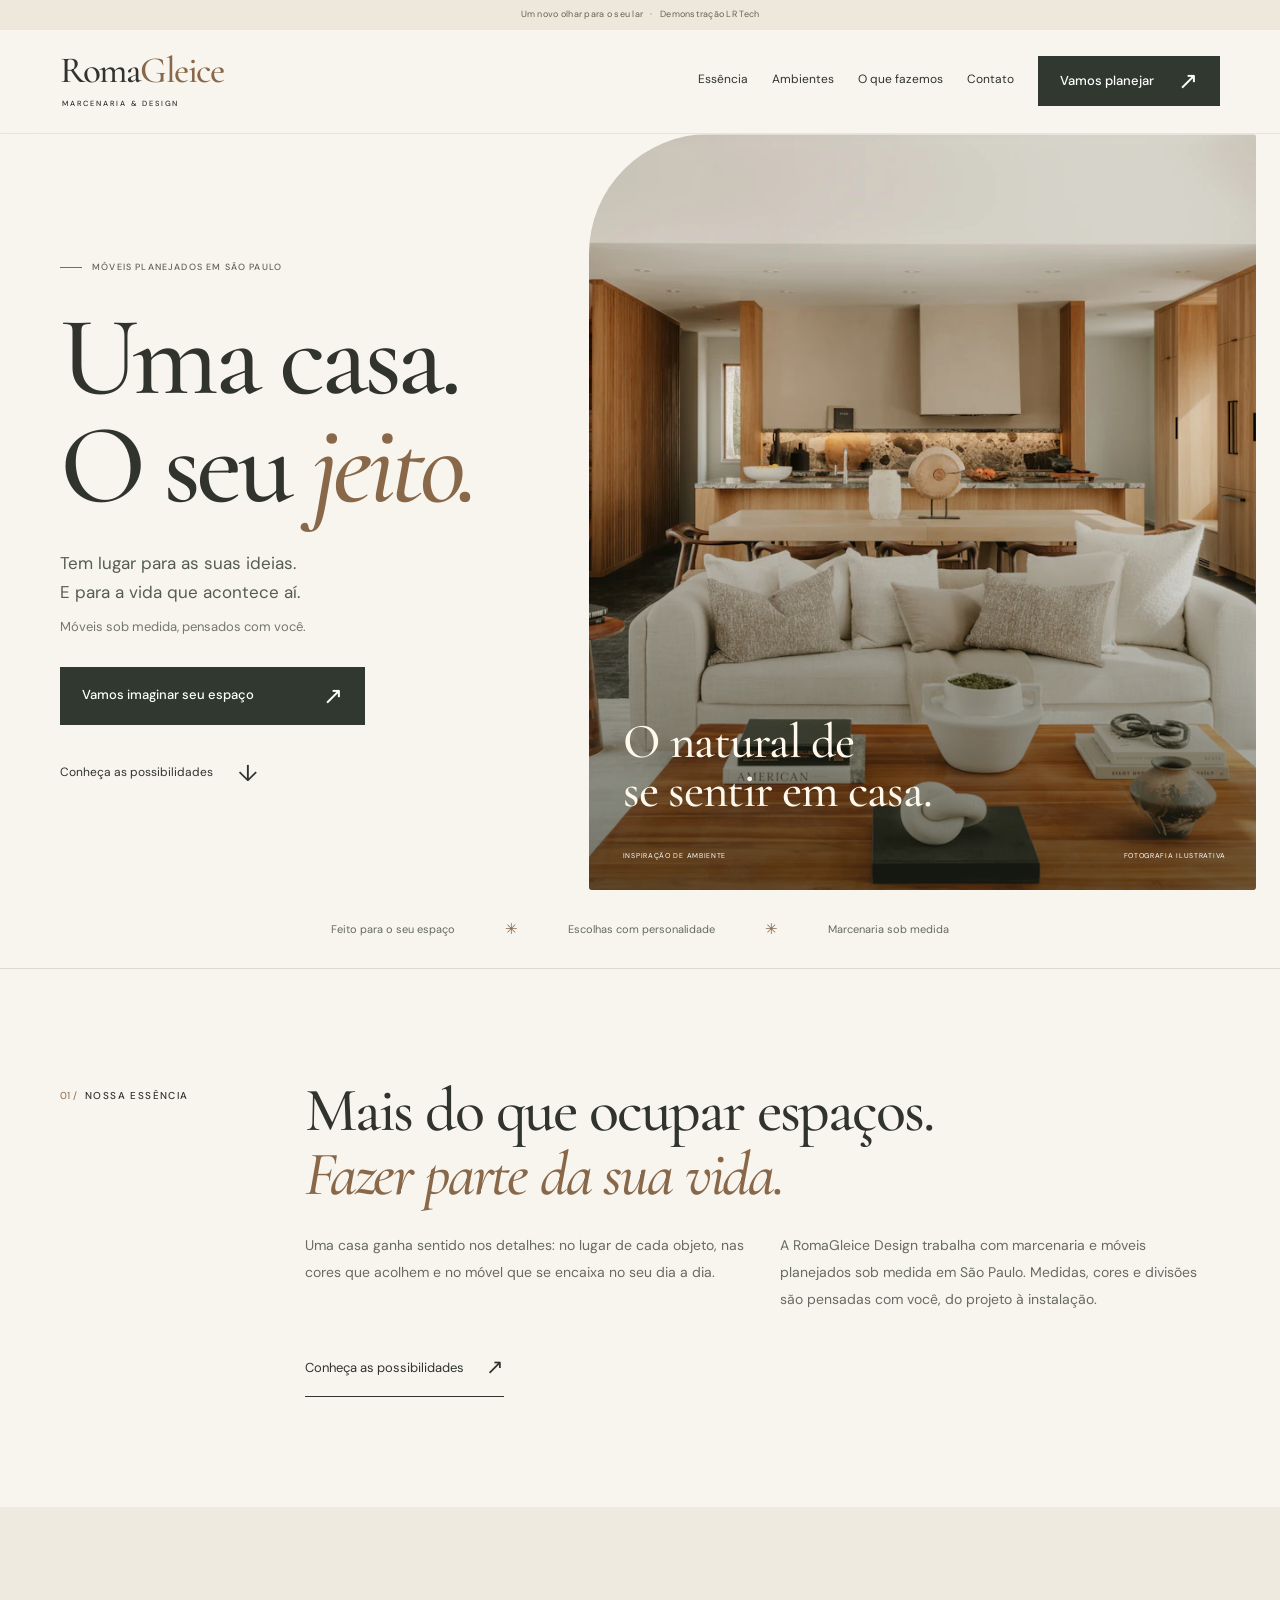
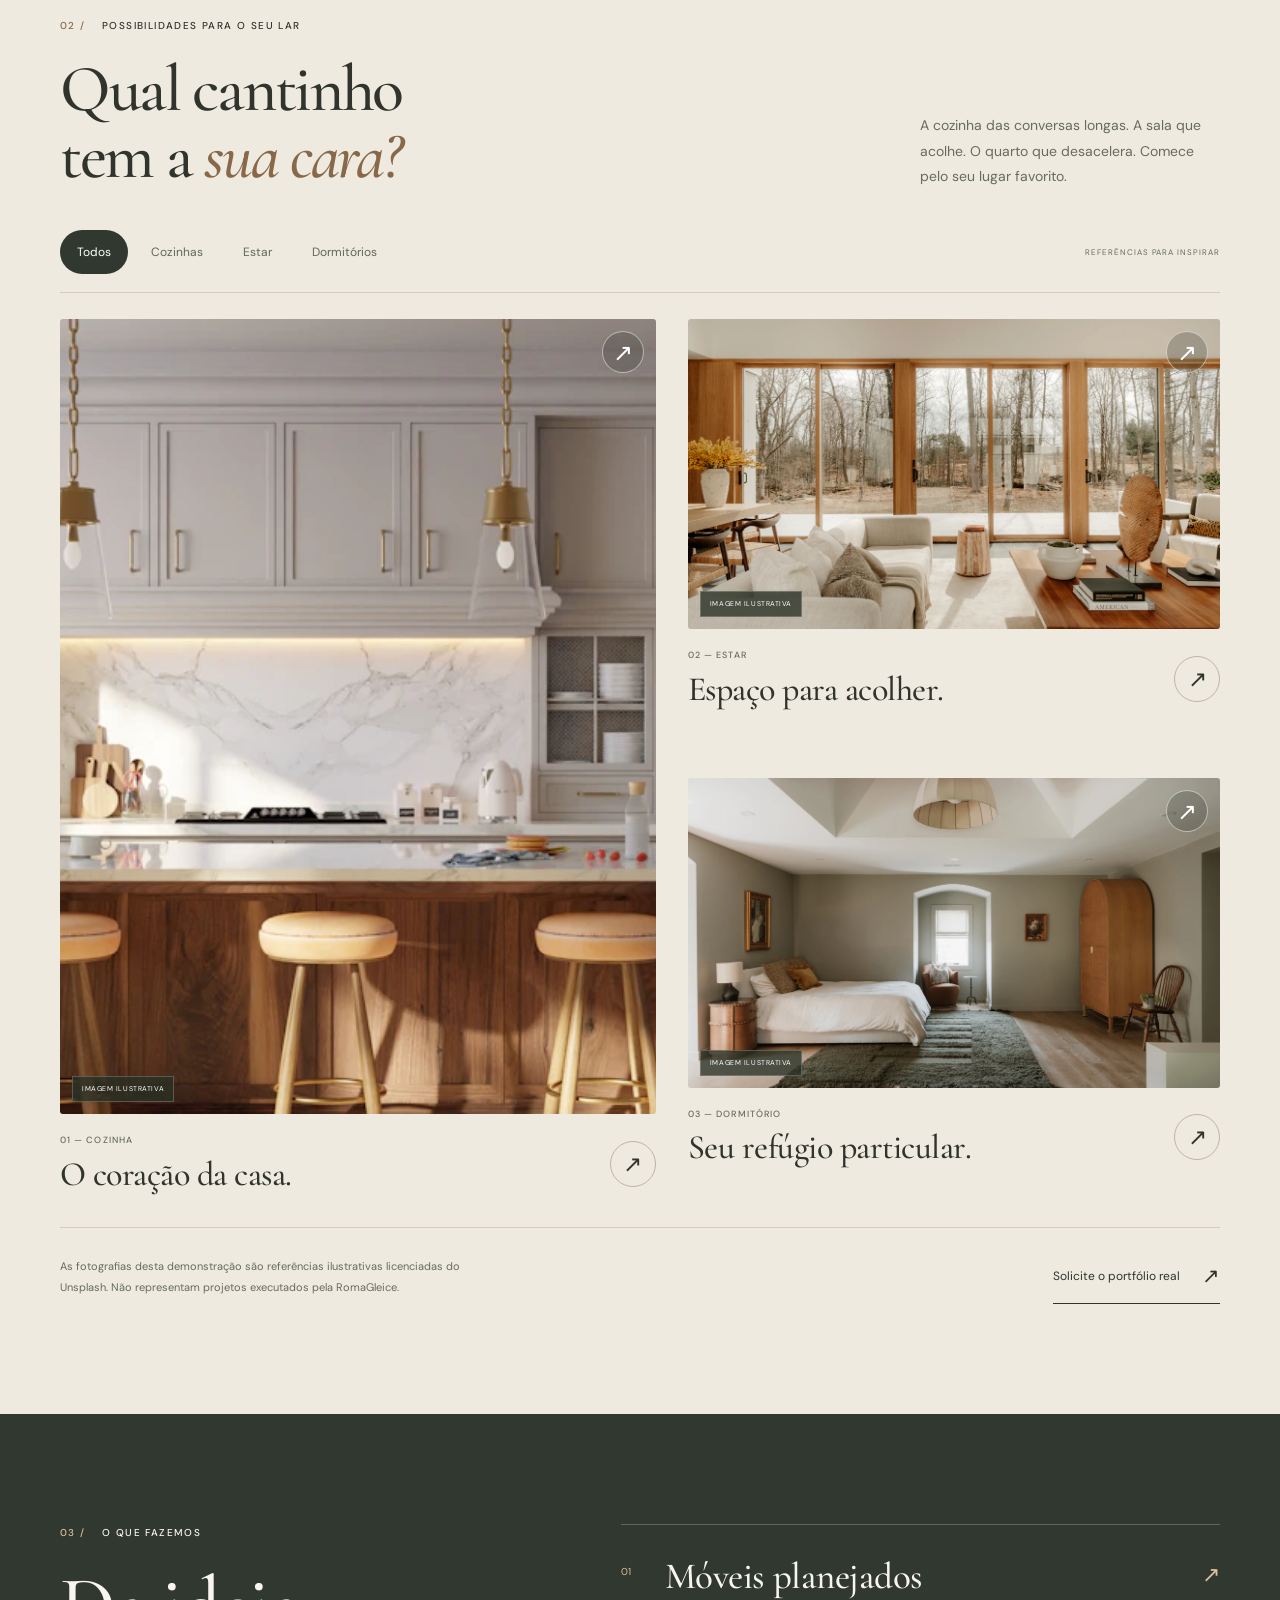
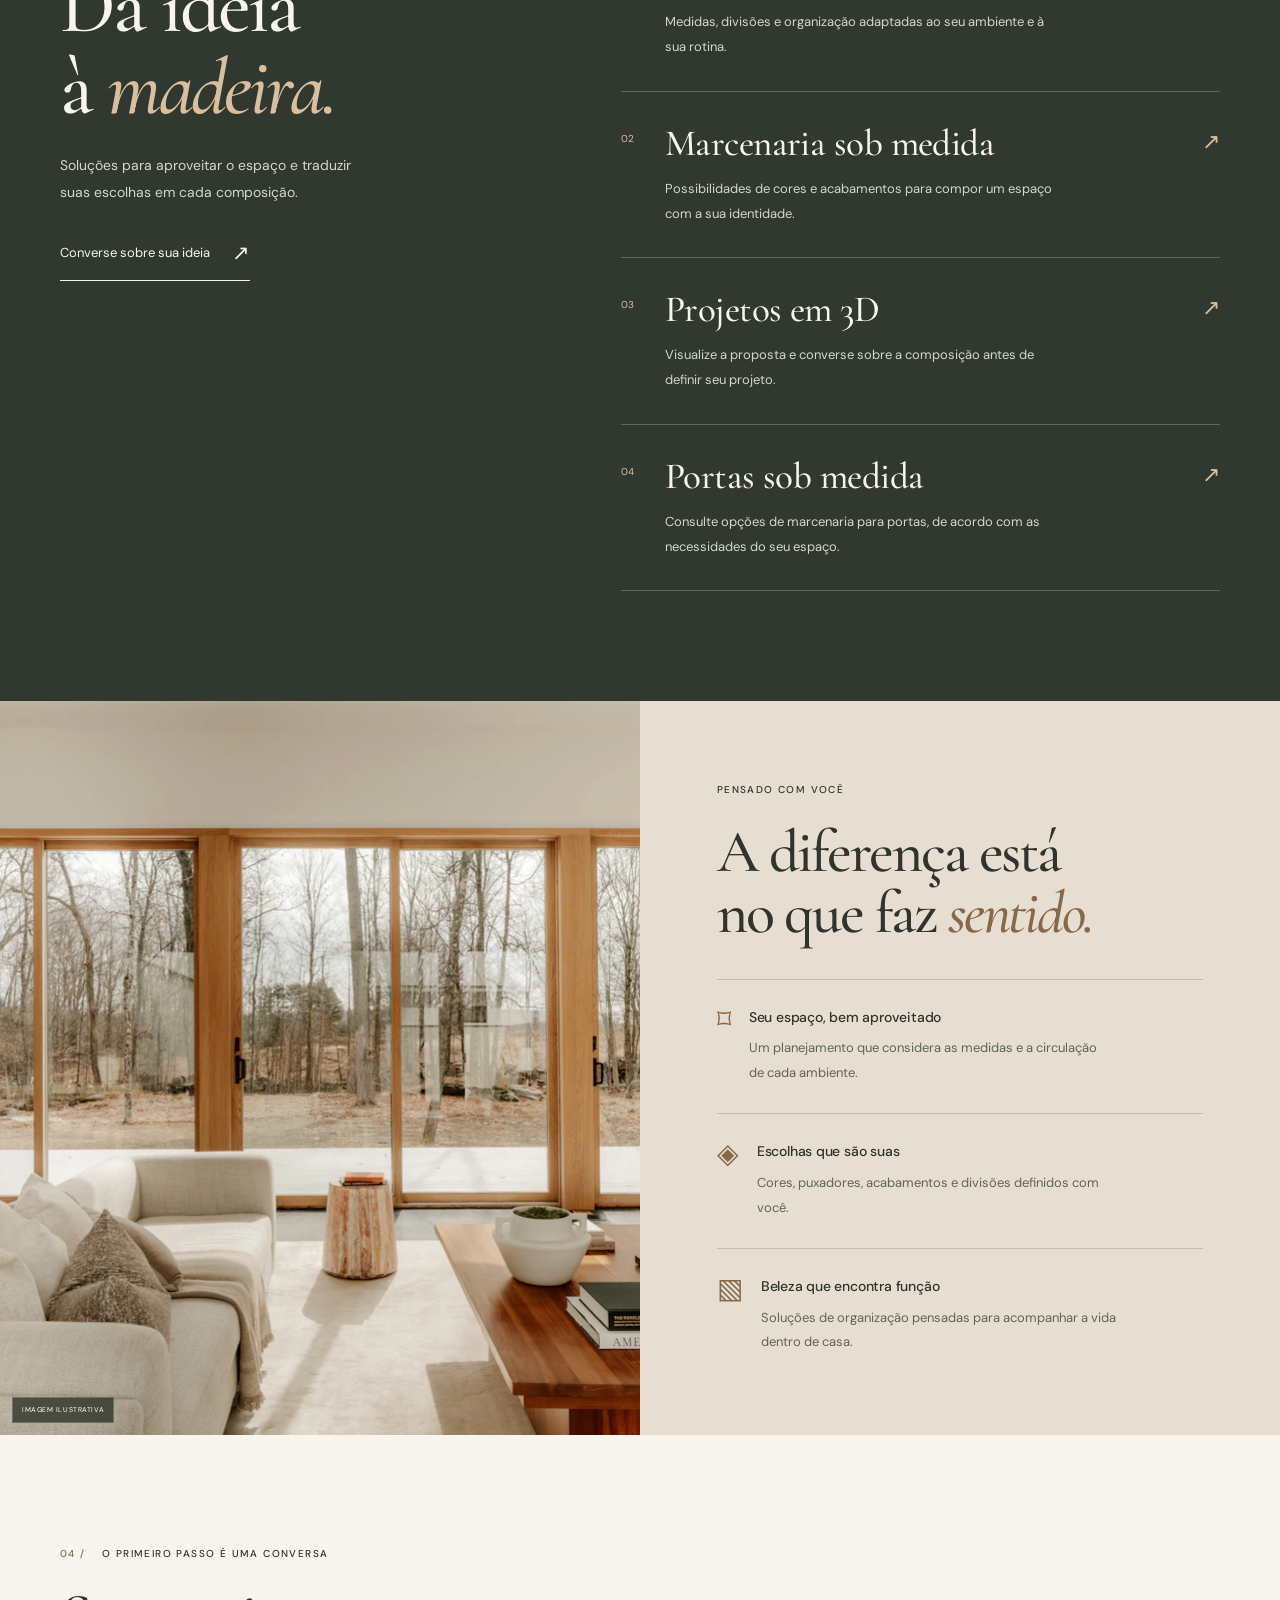
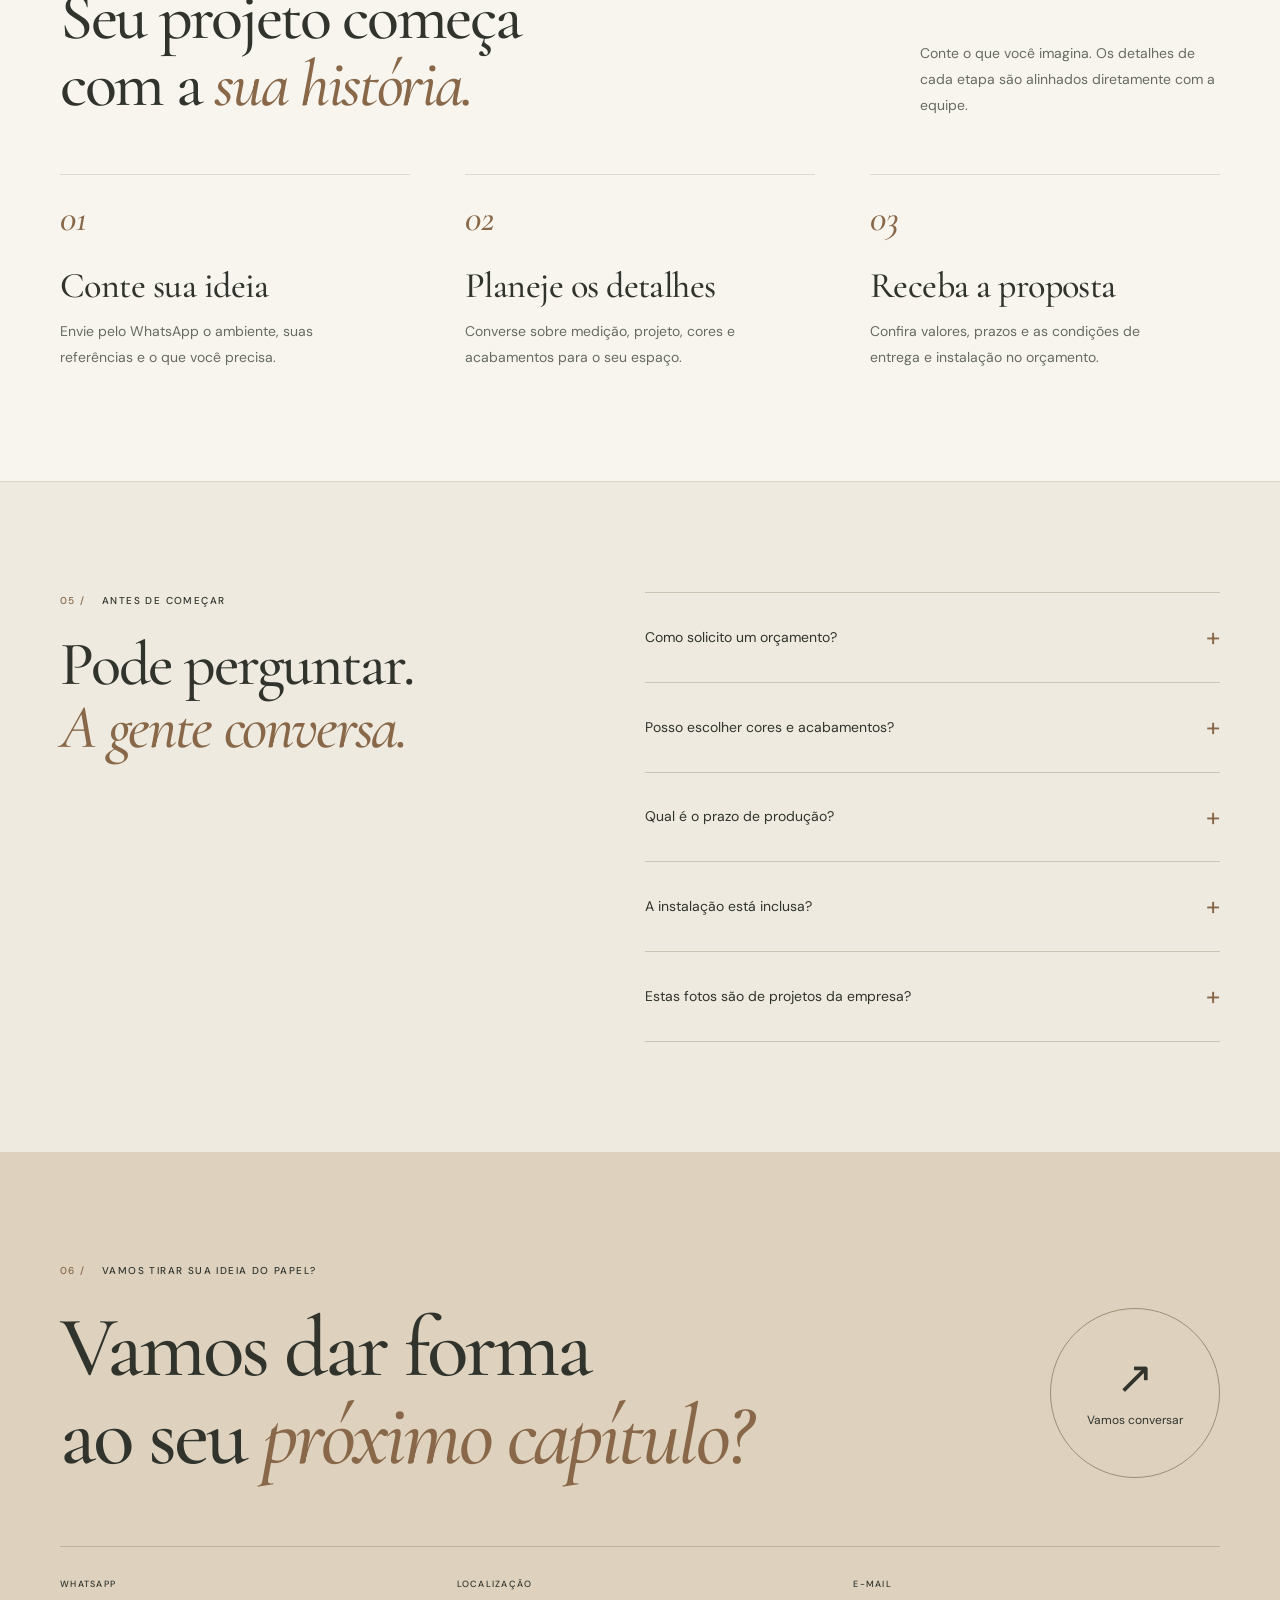
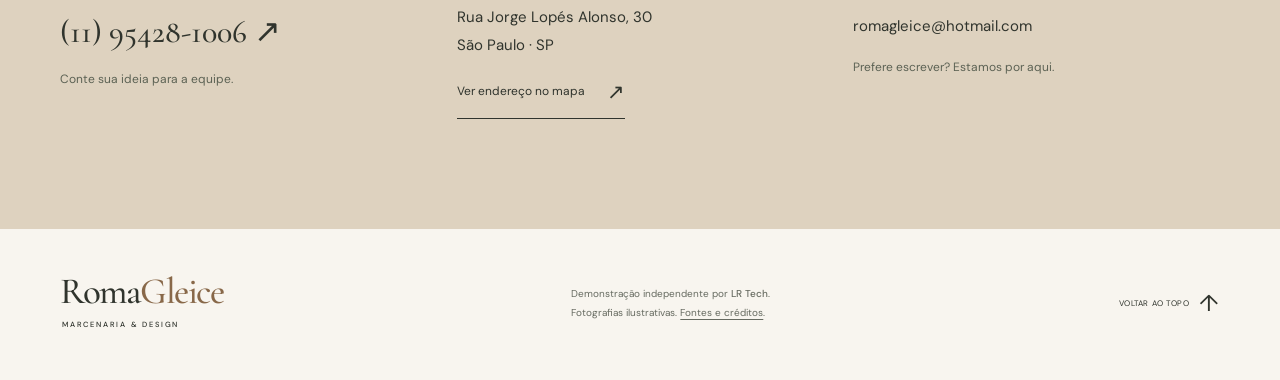
==== commit 3fe11caa: "feat: refine mobile experience typography brand and photography" ====
--- a/index.html
+++ b/index.html
@@ -1,78 +1,546 @@
 <!DOCTYPE html>
 <html lang="pt-BR">
-<head>
-  <meta charset="UTF-8">
-  <meta name="viewport" content="width=device-width, initial-scale=1">
-  <meta name="theme-color" content="#f5f2ec">
-  <title>RomaGleice Design — Móveis planejados em São Paulo | Demonstração</title>
-  <meta name="description" content="Móveis planejados e marcenaria sob medida em São Paulo. Conheça a RomaGleice Design e converse sobre seu projeto pelo WhatsApp. Demonstração por LR Tech.">
-  <!-- A demonstração permanece fora dos buscadores para não concorrer com o site oficial. -->
-  <meta name="robots" content="noindex, nofollow">
-  <meta property="og:type" content="website">
-  <meta property="og:locale" content="pt_BR">
-  <meta property="og:site_name" content="RomaGleice Design — Demonstração LR Tech">
-  <meta property="og:title" content="Seu espaço. Seu jeito. Sob medida.">
-  <meta property="og:description" content="Uma nova apresentação para a RomaGleice Design. Móveis planejados e marcenaria em São Paulo. Fotografias ilustrativas.">
-  <meta property="og:url" content="https://lucasreginatotech.github.io/romagleice-design-demo/">
-  <meta property="og:image" content="https://lucasreginatotech.github.io/romagleice-design-demo/assets/hero.webp">
-  <meta property="og:image:alt" content="Ambiente residencial ilustrativo com materiais naturais">
-  <meta name="twitter:card" content="summary_large_image">
-  <link rel="canonical" href="https://lucasreginatotech.github.io/romagleice-design-demo/">
-  <link rel="icon" type="image/svg+xml" href="assets/favicon.svg">
-  <link rel="preload" as="image" href="assets/hero.webp" imagesrcset="assets/hero-mobile.webp 800w, assets/hero.webp 1920w" imagesizes="100vw">
-  <link rel="stylesheet" href="style.css">
-  <script src="script.js" defer></script>
-</head>
-<body>
-  <a class="skip-link" href="#conteudo">Pular para o conteúdo</a>
-  <div class="demo-bar">Uma nova perspectiva para a RomaGleice <span>·</span> Demonstração por LR Tech</div>
-  <header class="site-header">
-    <a class="brand" href="#inicio" aria-label="RomaGleice Design, início"><span class="brand-monogram" aria-hidden="true">RG<span>╱</span></span><span>RomaGleice<small>DESIGN & MARCENARIA</small></span></a>
-    <button class="menu-toggle" aria-controls="navigation" aria-expanded="false" aria-label="Abrir menu"><span></span><span></span></button>
-    <nav id="navigation" aria-label="Menu principal">
-      <a href="#sobre">Essência</a><a href="#ambientes">Ambientes</a><a href="#servicos">O que fazemos</a><a href="#contato">Contato</a>
-      <a class="button button-small" href="https://wa.me/5511954281006?text=Ol%C3%A1%21%20Conheci%20a%20demonstra%C3%A7%C3%A3o%20da%20RomaGleice%20e%20gostaria%20de%20um%20or%C3%A7amento." target="_blank" rel="noopener noreferrer">Vamos planejar <span aria-hidden="true">↗</span></a>
-    </nav>
-  </header>
-  <main id="conteudo">
-    <section class="hero" id="inicio" aria-labelledby="hero-title">
-      <picture><source media="(max-width: 600px)" srcset="assets/hero-mobile.webp"><img class="hero-image" src="assets/hero.webp" width="1920" height="1280" alt="Sala integrada com madeira natural e luz suave — imagem ilustrativa" fetchpriority="high"></picture>
-      <div class="hero-shade"></div>
-      <div class="hero-content container">
-        <p class="eyebrow light"><span></span> MÓVEIS PLANEJADOS · SÃO PAULO</p>
-        <h1 id="hero-title">O seu jeito de viver.<br>Em cada <em>detalhe.</em></h1>
-        <p>Marcenaria sob medida para dar forma às suas ideias<br class="desktop-break"> e fazer do seu espaço um lugar seu.</p>
-        <a class="button button-cream" href="https://wa.me/5511954281006?text=Ol%C3%A1%21%20Quero%20conversar%20sobre%20m%C3%B3veis%20planejados%20para%20meu%20espa%C3%A7o." target="_blank" rel="noopener noreferrer">Comece seu projeto <span aria-hidden="true">↗</span></a>
+  <head>
+    <meta charset="UTF-8" />
+    <meta name="viewport" content="width=device-width, initial-scale=1" />
+    <meta name="theme-color" content="#f5f2ec" />
+    <title>RomaGleice Design — Móveis planejados em São Paulo | Demonstração</title>
+    <meta
+      name="description"
+      content="Móveis planejados e marcenaria sob medida em São Paulo. Conheça a RomaGleice Design e converse sobre seu projeto pelo WhatsApp. Demonstração por LR Tech."
+    />
+    <!-- A demonstração permanece fora dos buscadores para não concorrer com o site oficial. -->
+    <meta name="robots" content="noindex, nofollow" />
+    <meta property="og:type" content="website" />
+    <meta property="og:locale" content="pt_BR" />
+    <meta property="og:site_name" content="RomaGleice Design — Demonstração LR Tech" />
+    <meta property="og:title" content="Seu espaço. Seu jeito. Sob medida." />
+    <meta
+      property="og:description"
+      content="Uma nova apresentação para a RomaGleice Design. Móveis planejados e marcenaria em São Paulo. Fotografias ilustrativas."
+    />
+    <meta property="og:url" content="https://lucasreginatotech.github.io/romagleice-design-demo/" />
+    <meta
+      property="og:image"
+      content="https://lucasreginatotech.github.io/romagleice-design-demo/assets/hero.webp?v=2"
+    />
+    <meta
+      property="og:image:alt"
+      content="Ambiente residencial ilustrativo com materiais naturais"
+    />
+    <meta name="twitter:card" content="summary_large_image" />
+    <link rel="canonical" href="https://lucasreginatotech.github.io/romagleice-design-demo/" />
+    <link rel="icon" type="image/svg+xml" href="assets/favicon.svg?v=2" />
+    <link
+      rel="preload"
+      as="image"
+      href="assets/hero.webp?v=2"
+      imagesrcset="assets/hero-mobile.webp?v=2 800w, assets/hero.webp?v=2 1600w"
+      imagesizes="(min-width: 801px) 55vw, 100vw"
+    />
+    <link
+      rel="preload"
+      href="assets/fonts/cormorant-500-latin.woff2"
+      as="font"
+      type="font/woff2"
+      crossorigin
+    />
+    <link
+      rel="preload"
+      href="assets/fonts/dm-sans-latin.woff2"
+      as="font"
+      type="font/woff2"
+      crossorigin
+    />
+    <link rel="stylesheet" href="style.css?v=2" />
+    <script src="script.js?v=2" defer></script>
+  </head>
+  <body>
+    <a class="skip-link" href="#conteudo">Pular para o conteúdo</a>
+    <div class="demo-bar">Um novo olhar para o seu lar <span>·</span> Demonstração LR Tech</div>
+    <header class="site-header">
+      <a class="brand" href="#inicio" aria-label="RomaGleice Design, início"
+        ><span class="brand-name"
+          >Roma<span>Gleice</span><small>MARCENARIA & DESIGN</small></span
+        ></a
+      >
+      <button
+        class="menu-toggle"
+        aria-controls="navigation"
+        aria-expanded="false"
+        aria-label="Abrir menu"
+      >
+        <span></span><span></span>
+      </button>
+      <nav id="navigation" aria-label="Menu principal">
+        <a href="#sobre">Essência</a><a href="#ambientes">Ambientes</a
+        ><a href="#servicos">O que fazemos</a><a href="#contato">Contato</a>
+        <a
+          class="button button-small"
+          href="https://wa.me/5511954281006?text=Ol%C3%A1%21%20Conheci%20a%20demonstra%C3%A7%C3%A3o%20da%20RomaGleice%20e%20gostaria%20de%20um%20or%C3%A7amento."
+          target="_blank"
+          rel="noopener noreferrer"
+          >Vamos planejar <span aria-hidden="true">↗</span></a
+        >
+      </nav>
+    </header>
+    <main id="conteudo">
+      <section class="hero" id="inicio" aria-labelledby="hero-title">
+        <div class="hero-copy">
+          <p class="eyebrow hero-eyebrow">
+            <span aria-hidden="true"></span> MÓVEIS PLANEJADOS EM SÃO PAULO
+          </p>
+          <h1 id="hero-title">Uma casa.<br />O seu <em>jeito.</em></h1>
+          <p class="hero-description">
+            Tem lugar para as suas ideias.<br />E para a vida que acontece aí.
+          </p>
+          <p class="hero-description hero-description-secondary">
+            Móveis sob medida, pensados com você.
+          </p>
+          <a
+            class="button hero-cta"
+            href="https://wa.me/5511954281006?text=Ol%C3%A1%21%20Quero%20conversar%20sobre%20m%C3%B3veis%20planejados%20para%20meu%20espa%C3%A7o."
+            target="_blank"
+            rel="noopener noreferrer"
+            >Vamos imaginar seu espaço <span aria-hidden="true">↗</span></a
+          >
+          <a class="hero-discover" href="#ambientes"
+            >Conheça as possibilidades <span aria-hidden="true">↓</span></a
+          >
+        </div>
+        <figure class="hero-visual">
+          <picture
+            ><source media="(max-width: 600px)" srcset="assets/hero-mobile.webp?v=2" />
+            <img
+              class="hero-image"
+              src="assets/hero.webp?v=2"
+              srcset="assets/hero-mobile.webp?v=2 800w, assets/hero.webp?v=2 1600w"
+              sizes="(min-width: 801px) 54vw, 100vw"
+              width="1600"
+              height="1800"
+              alt="Ambiente integrado com madeira clara e sofá em linho — fotografia ilustrativa de Clay Banks"
+              fetchpriority="high"
+          /></picture>
+          <figcaption>INSPIRAÇÃO DE AMBIENTE <span>FOTOGRAFIA ILUSTRATIVA</span></figcaption>
+          <span class="hero-photo-title" aria-hidden="true"
+            >O natural de<br />se sentir em casa.</span
+          >
+        </figure>
+      </section>
+      <div class="values-strip" aria-label="Especialidades">
+        <span>Feito para o seu espaço</span><i aria-hidden="true">✳</i
+        ><span>Escolhas com personalidade</span><i aria-hidden="true">✳</i
+        ><span>Marcenaria sob medida</span>
       </div>
-      <div class="hero-bottom container"><a href="#ambientes">EXPLORE OS AMBIENTES <span aria-hidden="true">↓</span></a><span>IMAGEM ILUSTRATIVA · UNSPLASH</span></div>
-      <span class="hero-side" aria-hidden="true">FORMA, FUNÇÃO E PERSONALIDADE.</span>
-    </section>
-    <div class="values-strip" aria-label="Especialidades"><span>Feito para o seu espaço</span><i aria-hidden="true">✳</i><span>Escolhas com personalidade</span><i aria-hidden="true">✳</i><span>Marcenaria sob medida</span></div>
-    <section class="intro section container" id="sobre">
-      <div class="section-label"><span class="index">01 /</span><p class="eyebrow">NOSSA ESSÊNCIA</p></div>
-      <div class="intro-main"><h2>Mais do que ocupar espaços.<br><em>Fazer parte da sua vida.</em></h2><div class="intro-copy"><p>Uma casa ganha sentido nos detalhes: no lugar de cada objeto, nas cores que acolhem e no móvel que se encaixa no seu dia a dia.</p><p>A RomaGleice Design trabalha com marcenaria e móveis planejados sob medida em São Paulo. Medidas, cores e divisões são pensadas com você, do projeto à instalação.</p><a class="text-link" href="#servicos">Conheça as possibilidades <span aria-hidden="true">↗</span></a></div></div>
-    </section>
-    <section class="environments section" id="ambientes">
-      <div class="container">
-        <div class="section-top"><div><p class="eyebrow"><span class="index">02 /</span> POSSIBILIDADES PARA O SEU LAR</p><h2>Cada ambiente,<br>uma nova <em>possibilidade.</em></h2></div><p class="section-aside">Inspirações de materiais, formas e atmosferas para começar a imaginar o seu espaço.</p></div>
-        <div class="portfolio-toolbar"><div class="filters" role="group" aria-label="Filtrar inspirações por ambiente"><button class="filter active" data-filter="todos" aria-pressed="true">Todos</button><button class="filter" data-filter="cozinha" aria-pressed="false">Cozinhas</button><button class="filter" data-filter="estar" aria-pressed="false">Estar</button><button class="filter" data-filter="quarto" aria-pressed="false">Dormitórios</button></div><span class="illustrative-note">GALERIA ILUSTRATIVA</span></div>
-        <p class="sr-only" id="filter-status" aria-live="polite"></p>
-        <div class="portfolio-grid">
-          <article class="project-card project-large" data-category="cozinha"><button class="project-image" data-image="assets/cozinha.webp" data-title="Cozinha · encontro e praticidade" aria-label="Ampliar inspiração de cozinha, imagem ilustrativa"><img src="assets/cozinha.webp" alt="Cozinha clara com bancada ampla e armários — imagem ilustrativa" width="1100" height="733" loading="lazy"><span class="image-tag">IMAGEM ILUSTRATIVA</span><span class="image-expand" aria-hidden="true">↗</span></button><div class="project-caption"><div><p class="eyebrow">01 — COZINHA</p><h3>O coração da casa.</h3></div><a href="https://wa.me/5511954281006?text=Ol%C3%A1%21%20Gostaria%20de%20um%20or%C3%A7amento%20para%20uma%20cozinha%20planejada." target="_blank" rel="noopener noreferrer" aria-label="Conversar sobre cozinha planejada">↗</a></div></article>
-          <article class="project-card" data-category="estar"><button class="project-image" data-image="assets/estar.webp" data-title="Estar · espaço para acolher" aria-label="Ampliar inspiração de estar, imagem ilustrativa"><img src="assets/estar.webp" alt="Sala de estar em tons neutros com detalhes de madeira — imagem ilustrativa" width="1100" height="733" loading="lazy"><span class="image-tag">IMAGEM ILUSTRATIVA</span><span class="image-expand" aria-hidden="true">↗</span></button><div class="project-caption"><div><p class="eyebrow">02 — ESTAR</p><h3>Espaço para acolher.</h3></div><a href="https://wa.me/5511954281006?text=Ol%C3%A1%21%20Quero%20consultar%20possibilidades%20de%20m%C3%B3veis%20para%20minha%20sala." target="_blank" rel="noopener noreferrer" aria-label="Consultar móveis para sala">↗</a></div></article>
-          <article class="project-card" data-category="quarto"><button class="project-image" data-image="assets/quarto.webp" data-title="Dormitório · seu refúgio particular" aria-label="Ampliar inspiração de dormitório, imagem ilustrativa"><img src="assets/quarto.webp" alt="Quarto acolhedor com cama e decoração em tons naturais — imagem ilustrativa" width="1000" height="1500" loading="lazy"><span class="image-tag">IMAGEM ILUSTRATIVA</span><span class="image-expand" aria-hidden="true">↗</span></button><div class="project-caption"><div><p class="eyebrow">03 — DORMITÓRIO</p><h3>Seu refúgio particular.</h3></div><a href="https://wa.me/5511954281006?text=Ol%C3%A1%21%20Gostaria%20de%20conversar%20sobre%20m%C3%B3veis%20sob%20medida%20para%20meu%20quarto." target="_blank" rel="noopener noreferrer" aria-label="Conversar sobre móveis para quarto">↗</a></div></article>
-        </div>
-        <div class="gallery-disclaimer"><p>As fotografias desta demonstração são referências ilustrativas licenciadas do Unsplash. Não representam projetos executados pela RomaGleice.</p><a class="text-link" href="https://wa.me/5511954281006?text=Ol%C3%A1%21%20Gostaria%20de%20conhecer%20os%20projetos%20reais%20da%20RomaGleice%20Design." target="_blank" rel="noopener noreferrer">Solicite o portfólio real <span aria-hidden="true">↗</span></a></div>
+      <section class="intro section container" id="sobre">
+        <div class="section-label">
+          <span class="index">01 /</span>
+          <p class="eyebrow">NOSSA ESSÊNCIA</p>
+        </div>
+        <div class="intro-main">
+          <h2>Mais do que ocupar espaços.<br /><em>Fazer parte da sua vida.</em></h2>
+          <div class="intro-copy">
+            <p>
+              Uma casa ganha sentido nos detalhes: no lugar de cada objeto, nas cores que acolhem e
+              no móvel que se encaixa no seu dia a dia.
+            </p>
+            <p>
+              A RomaGleice Design trabalha com marcenaria e móveis planejados sob medida em São
+              Paulo. Medidas, cores e divisões são pensadas com você, do projeto à instalação.
+            </p>
+            <a class="text-link" href="#servicos"
+              >Conheça as possibilidades <span aria-hidden="true">↗</span></a
+            >
+          </div>
+        </div>
+      </section>
+      <section class="environments section" id="ambientes">
+        <div class="container">
+          <div class="section-top">
+            <div>
+              <p class="eyebrow"><span class="index">02 /</span> POSSIBILIDADES PARA O SEU LAR</p>
+              <h2>Qual cantinho<br />tem a <em>sua cara?</em></h2>
+            </div>
+            <p class="section-aside">
+              A cozinha das conversas longas. A sala que acolhe. O quarto que desacelera. Comece
+              pelo seu lugar favorito.
+            </p>
+          </div>
+          <div class="portfolio-toolbar">
+            <div class="filters" role="group" aria-label="Filtrar inspirações por ambiente">
+              <button class="filter active" data-filter="todos" aria-pressed="true">Todos</button
+              ><button class="filter" data-filter="cozinha" aria-pressed="false">Cozinhas</button
+              ><button class="filter" data-filter="estar" aria-pressed="false">Estar</button
+              ><button class="filter" data-filter="quarto" aria-pressed="false">Dormitórios</button>
+            </div>
+            <span class="illustrative-note">REFERÊNCIAS PARA INSPIRAR</span>
+          </div>
+          <p class="sr-only" id="filter-status" aria-live="polite"></p>
+          <div class="portfolio-grid">
+            <article class="project-card project-large" data-category="cozinha">
+              <button
+                class="project-image"
+                data-image="assets/cozinha.webp?v=2"
+                data-title="Cozinha · encontro e praticidade"
+                aria-label="Ampliar inspiração de cozinha, imagem ilustrativa"
+              >
+                <img
+                  src="assets/cozinha.webp?v=2"
+                  alt="Cozinha em tons areia com ilha de madeira e armários — fotografia ilustrativa de Puscas Adryan"
+                  width="1200"
+                  height="530"
+                  loading="lazy"
+                /><span class="image-tag">IMAGEM ILUSTRATIVA</span
+                ><span class="image-expand" aria-hidden="true">↗</span>
+              </button>
+              <div class="project-caption">
+                <div>
+                  <p class="eyebrow">01 — COZINHA</p>
+                  <h3>O coração da casa.</h3>
+                </div>
+                <a
+                  href="https://wa.me/5511954281006?text=Ol%C3%A1%21%20Gostaria%20de%20um%20or%C3%A7amento%20para%20uma%20cozinha%20planejada."
+                  target="_blank"
+                  rel="noopener noreferrer"
+                  aria-label="Conversar sobre cozinha planejada"
+                  >↗</a
+                >
+              </div>
+            </article>
+            <article class="project-card" data-category="estar">
+              <button
+                class="project-image"
+                data-image="assets/estar.webp?v=2"
+                data-title="Estar · espaço para acolher"
+                aria-label="Ampliar inspiração de estar, imagem ilustrativa"
+              >
+                <img
+                  src="assets/estar.webp?v=2"
+                  alt="Sala com sofá claro e grandes janelas de madeira — fotografia ilustrativa de Clay Banks"
+                  width="1100"
+                  height="733"
+                  loading="lazy"
+                /><span class="image-tag">IMAGEM ILUSTRATIVA</span
+                ><span class="image-expand" aria-hidden="true">↗</span>
+              </button>
+              <div class="project-caption">
+                <div>
+                  <p class="eyebrow">02 — ESTAR</p>
+                  <h3>Espaço para acolher.</h3>
+                </div>
+                <a
+                  href="https://wa.me/5511954281006?text=Ol%C3%A1%21%20Quero%20consultar%20possibilidades%20de%20m%C3%B3veis%20para%20minha%20sala."
+                  target="_blank"
+                  rel="noopener noreferrer"
+                  aria-label="Consultar móveis para sala"
+                  >↗</a
+                >
+              </div>
+            </article>
+            <article class="project-card" data-category="quarto">
+              <button
+                class="project-image"
+                data-image="assets/quarto.webp?v=2"
+                data-title="Dormitório · seu refúgio particular"
+                aria-label="Ampliar inspiração de dormitório, imagem ilustrativa"
+              >
+                <img
+                  src="assets/quarto.webp?v=2"
+                  alt="Dormitório neutro com armário de madeira — fotografia ilustrativa de Clay Banks"
+                  width="1100"
+                  height="733"
+                  loading="lazy"
+                /><span class="image-tag">IMAGEM ILUSTRATIVA</span
+                ><span class="image-expand" aria-hidden="true">↗</span>
+              </button>
+              <div class="project-caption">
+                <div>
+                  <p class="eyebrow">03 — DORMITÓRIO</p>
+                  <h3>Seu refúgio particular.</h3>
+                </div>
+                <a
+                  href="https://wa.me/5511954281006?text=Ol%C3%A1%21%20Gostaria%20de%20conversar%20sobre%20m%C3%B3veis%20sob%20medida%20para%20meu%20quarto."
+                  target="_blank"
+                  rel="noopener noreferrer"
+                  aria-label="Conversar sobre móveis para quarto"
+                  >↗</a
+                >
+              </div>
+            </article>
+          </div>
+          <div class="gallery-disclaimer">
+            <p>
+              As fotografias desta demonstração são referências ilustrativas licenciadas do
+              Unsplash. Não representam projetos executados pela RomaGleice.
+            </p>
+            <a
+              class="text-link"
+              href="https://wa.me/5511954281006?text=Ol%C3%A1%21%20Gostaria%20de%20conhecer%20os%20projetos%20reais%20da%20RomaGleice%20Design."
+              target="_blank"
+              rel="noopener noreferrer"
+              >Solicite o portfólio real <span aria-hidden="true">↗</span></a
+            >
+          </div>
+        </div>
+      </section>
+      <section class="services section" id="servicos">
+        <div class="container services-layout">
+          <div class="services-heading">
+            <p class="eyebrow"><span class="index">03 /</span> O QUE FAZEMOS</p>
+            <h2>Da ideia<br />à <em>madeira.</em></h2>
+            <p>Soluções para aproveitar o espaço e traduzir suas escolhas em cada composição.</p>
+            <a
+              class="text-link"
+              href="https://wa.me/5511954281006?text=Ol%C3%A1%21%20Quero%20saber%20mais%20sobre%20os%20servi%C3%A7os%20da%20RomaGleice."
+              target="_blank"
+              rel="noopener noreferrer"
+              >Converse sobre sua ideia <span aria-hidden="true">↗</span></a
+            >
+          </div>
+          <div class="service-list">
+            <article>
+              <span>01</span>
+              <div>
+                <h3>Móveis planejados</h3>
+                <p>Medidas, divisões e organização adaptadas ao seu ambiente e à sua rotina.</p>
+              </div>
+              <span aria-hidden="true">↗</span>
+            </article>
+            <article>
+              <span>02</span>
+              <div>
+                <h3>Marcenaria sob medida</h3>
+                <p>
+                  Possibilidades de cores e acabamentos para compor um espaço com a sua identidade.
+                </p>
+              </div>
+              <span aria-hidden="true">↗</span>
+            </article>
+            <article>
+              <span>03</span>
+              <div>
+                <h3>Projetos em 3D</h3>
+                <p>
+                  Visualize a proposta e converse sobre a composição antes de definir seu projeto.
+                </p>
+              </div>
+              <span aria-hidden="true">↗</span>
+            </article>
+            <article>
+              <span>04</span>
+              <div>
+                <h3>Portas sob medida</h3>
+                <p>
+                  Consulte opções de marcenaria para portas, de acordo com as necessidades do seu
+                  espaço.
+                </p>
+              </div>
+              <span aria-hidden="true">↗</span>
+            </article>
+          </div>
+        </div>
+      </section>
+      <section class="details-section">
+        <div class="detail-photo">
+          <img
+            src="assets/estar.webp?v=2"
+            alt="Materiais e texturas de um ambiente residencial — fotografia ilustrativa"
+            width="1100"
+            height="733"
+            loading="lazy"
+          /><span class="image-tag">IMAGEM ILUSTRATIVA</span>
+        </div>
+        <div class="detail-copy">
+          <p class="eyebrow">PENSADO COM VOCÊ</p>
+          <h2>A diferença está<br />no que faz <em>sentido.</em></h2>
+          <div class="benefit">
+            <span aria-hidden="true">⌑</span>
+            <div>
+              <h3>Seu espaço, bem aproveitado</h3>
+              <p>Um planejamento que considera as medidas e a circulação de cada ambiente.</p>
+            </div>
+          </div>
+          <div class="benefit">
+            <span aria-hidden="true">◈</span>
+            <div>
+              <h3>Escolhas que são suas</h3>
+              <p>Cores, puxadores, acabamentos e divisões definidos com você.</p>
+            </div>
+          </div>
+          <div class="benefit">
+            <span aria-hidden="true">▧</span>
+            <div>
+              <h3>Beleza que encontra função</h3>
+              <p>Soluções de organização pensadas para acompanhar a vida dentro de casa.</p>
+            </div>
+          </div>
+        </div>
+      </section>
+      <section class="process section container" id="processo">
+        <div class="section-top">
+          <div>
+            <p class="eyebrow"><span class="index">04 /</span> O PRIMEIRO PASSO É UMA CONVERSA</p>
+            <h2>Seu projeto começa<br />com a <em>sua história.</em></h2>
+          </div>
+          <p class="section-aside">
+            Conte o que você imagina. Os detalhes de cada etapa são alinhados diretamente com a
+            equipe.
+          </p>
+        </div>
+        <ol class="process-grid">
+          <li>
+            <span>01</span>
+            <h3>Conte sua ideia</h3>
+            <p>Envie pelo WhatsApp o ambiente, suas referências e o que você precisa.</p>
+          </li>
+          <li>
+            <span>02</span>
+            <h3>Planeje os detalhes</h3>
+            <p>Converse sobre medição, projeto, cores e acabamentos para o seu espaço.</p>
+          </li>
+          <li>
+            <span>03</span>
+            <h3>Receba a proposta</h3>
+            <p>Confira valores, prazos e as condições de entrega e instalação no orçamento.</p>
+          </li>
+        </ol>
+      </section>
+      <section class="faq-section section">
+        <div class="container faq-layout">
+          <div>
+            <p class="eyebrow"><span class="index">05 /</span> ANTES DE COMEÇAR</p>
+            <h2>Pode perguntar.<br /><em>A gente conversa.</em></h2>
+          </div>
+          <div class="faq-list">
+            <details>
+              <summary>Como solicito um orçamento?<span aria-hidden="true">+</span></summary>
+              <p>
+                Fale com a equipe pelo WhatsApp e explique o que precisa. Segundo o site oficial, a
+                medição, o projeto e o valor são apresentados sem compromisso. Combine os detalhes
+                diretamente no atendimento.
+              </p>
+            </details>
+            <details>
+              <summary>
+                Posso escolher cores e acabamentos?<span aria-hidden="true">+</span>
+              </summary>
+              <p>
+                Sim. O site oficial informa que você pode definir cores, puxadores, divisões
+                internas e acabamentos com a orientação da equipe.
+              </p>
+            </details>
+            <details>
+              <summary>Qual é o prazo de produção?<span aria-hidden="true">+</span></summary>
+              <p>
+                O prazo depende do tamanho e da complexidade do projeto. A previsão deve ser
+                informada no orçamento, antes da contratação.
+              </p>
+            </details>
+            <details>
+              <summary>A instalação está inclusa?<span aria-hidden="true">+</span></summary>
+              <p>
+                Os detalhes de entrega e instalação são confirmados junto com o orçamento. Consulte
+                os itens incluídos na sua proposta.
+              </p>
+            </details>
+            <details>
+              <summary>
+                Estas fotos são de projetos da empresa?<span aria-hidden="true">+</span>
+              </summary>
+              <p>
+                Não. São fotografias ilustrativas licenciadas do Unsplash, usadas para apresentar a
+                proposta visual deste novo site. Solicite o portfólio real da RomaGleice pelo
+                WhatsApp.
+              </p>
+            </details>
+          </div>
+        </div>
+      </section>
+      <section class="contact section" id="contato">
+        <div class="container">
+          <p class="eyebrow"><span class="index">06 /</span> VAMOS TIRAR SUA IDEIA DO PAPEL?</p>
+          <div class="contact-top">
+            <h2>Vamos dar forma<br />ao seu <em>próximo capítulo?</em></h2>
+            <a
+              class="contact-circle"
+              href="https://wa.me/5511954281006?text=Ol%C3%A1%21%20Vi%20a%20demonstra%C3%A7%C3%A3o%20da%20RomaGleice%20Design.%20Gostaria%20de%20solicitar%20um%20or%C3%A7amento."
+              target="_blank"
+              rel="noopener noreferrer"
+              ><span aria-hidden="true">↗</span>Vamos conversar</a
+            >
+          </div>
+          <div class="contact-grid">
+            <div>
+              <p class="eyebrow">WHATSAPP</p>
+              <a
+                class="contact-value"
+                href="https://wa.me/5511954281006?text=Ol%C3%A1%21%20Gostaria%20de%20falar%20com%20a%20RomaGleice%20Design."
+                target="_blank"
+                rel="noopener noreferrer"
+                >(11) 95428-1006 ↗</a
+              >
+              <p>Conte sua ideia para a equipe.</p>
+            </div>
+            <div>
+              <p class="eyebrow">LOCALIZAÇÃO</p>
+              <address>Rua Jorge Lopés Alonso, 30<br />São Paulo · SP</address>
+              <a
+                class="text-link"
+                href="https://www.google.com/maps/search/?api=1&query=Rua%20Jorge%20Lopes%20Alonso%2030%20Sao%20Paulo%20SP"
+                target="_blank"
+                rel="noopener noreferrer"
+                >Ver endereço no mapa <span aria-hidden="true">↗</span></a
+              >
+            </div>
+            <div>
+              <p class="eyebrow">E-MAIL</p>
+              <a class="contact-email" href="mailto:romagleice@hotmail.com"
+                >romagleice@hotmail.com</a
+              >
+              <p>Prefere escrever? Estamos por aqui.</p>
+            </div>
+          </div>
+        </div>
+      </section>
+    </main>
+    <footer class="site-footer container">
+      <a class="brand" href="#inicio" aria-label="RomaGleice Design, início"
+        ><span class="brand-name"
+          >Roma<span>Gleice</span><small>MARCENARIA & DESIGN</small></span
+        ></a
+      >
+      <p>
+        Demonstração independente por <strong>LR Tech</strong>.<br />Fotografias ilustrativas.
+        <a href="fontes.html">Fontes e créditos</a>.
+      </p>
+      <a class="back-top" href="#inicio">VOLTAR AO TOPO <span aria-hidden="true">↑</span></a>
+    </footer>
+    <a
+      class="floating-whatsapp"
+      href="https://wa.me/5511954281006?text=Ol%C3%A1%21%20Gostaria%20de%20solicitar%20um%20or%C3%A7amento%20de%20m%C3%B3veis%20planejados."
+      target="_blank"
+      rel="noopener noreferrer"
+      aria-label="Solicitar orçamento pelo WhatsApp"
+      ><svg
+        viewBox="0 0 24 24"
+        fill="none"
+        stroke="currentColor"
+        stroke-width="1.5"
+        aria-hidden="true"
+      >
+        <path d="M20.5 11.7a8.5 8.5 0 0 1-12.6 7.5L3 20.5l1.3-4.8a8.5 8.5 0 1 1 16.2-4Z" />
+        <path
+          d="M8.4 7.5c-.8 1.3-.1 3.4 1.6 5.1 1.8 1.7 3.7 2.4 5 1.6l.5-1.4-2-1-1 1c-1.5-.6-2.4-1.6-2.9-2.9l1-1-1-2Z"
+        /></svg
+      ><span>Vamos planejar?</span></a
+    >
+    <dialog class="lightbox" aria-labelledby="lightbox-title">
+      <button class="lightbox-close" aria-label="Fechar imagem">×</button
+      ><img id="lightbox-image" alt="" />
+      <div>
+        <h2 id="lightbox-title"></h2>
+        <p>Imagem ilustrativa · Unsplash · Não representa um projeto da RomaGleice.</p>
       </div>
-    </section>
-    <section class="services section" id="servicos"><div class="container services-layout"><div class="services-heading"><p class="eyebrow"><span class="index">03 /</span> O QUE FAZEMOS</p><h2>Da ideia<br>à <em>madeira.</em></h2><p>Soluções para aproveitar o espaço e traduzir suas escolhas em cada composição.</p><a class="text-link" href="https://wa.me/5511954281006?text=Ol%C3%A1%21%20Quero%20saber%20mais%20sobre%20os%20servi%C3%A7os%20da%20RomaGleice." target="_blank" rel="noopener noreferrer">Converse sobre sua ideia <span aria-hidden="true">↗</span></a></div><div class="service-list"><article><span>01</span><div><h3>Móveis planejados</h3><p>Medidas, divisões e organização adaptadas ao seu ambiente e à sua rotina.</p></div><span aria-hidden="true">↗</span></article><article><span>02</span><div><h3>Marcenaria sob medida</h3><p>Possibilidades de cores e acabamentos para compor um espaço com a sua identidade.</p></div><span aria-hidden="true">↗</span></article><article><span>03</span><div><h3>Projetos em 3D</h3><p>Visualize a proposta e converse sobre a composição antes de definir seu projeto.</p></div><span aria-hidden="true">↗</span></article><article><span>04</span><div><h3>Portas sob medida</h3><p>Consulte opções de marcenaria para portas, de acordo com as necessidades do seu espaço.</p></div><span aria-hidden="true">↗</span></article></div></div></section>
-    <section class="details-section"><div class="detail-photo"><img src="assets/estar.webp" alt="Materiais e texturas de um ambiente residencial — fotografia ilustrativa" width="1100" height="733" loading="lazy"><span class="image-tag">IMAGEM ILUSTRATIVA</span></div><div class="detail-copy"><p class="eyebrow">PENSADO COM VOCÊ</p><h2>A diferença está<br>no que faz <em>sentido.</em></h2><div class="benefit"><span aria-hidden="true">⌑</span><div><h3>Seu espaço, bem aproveitado</h3><p>Um planejamento que considera as medidas e a circulação de cada ambiente.</p></div></div><div class="benefit"><span aria-hidden="true">◈</span><div><h3>Escolhas que são suas</h3><p>Cores, puxadores, acabamentos e divisões definidos com você.</p></div></div><div class="benefit"><span aria-hidden="true">▧</span><div><h3>Beleza que encontra função</h3><p>Soluções de organização pensadas para acompanhar a vida dentro de casa.</p></div></div></div></section>
-    <section class="process section container" id="processo"><div class="section-top"><div><p class="eyebrow"><span class="index">04 /</span> O PRIMEIRO PASSO É UMA CONVERSA</p><h2>Seu projeto começa<br>com a <em>sua história.</em></h2></div><p class="section-aside">Conte o que você imagina. Os detalhes de cada etapa são alinhados diretamente com a equipe.</p></div><ol class="process-grid"><li><span>01</span><h3>Conte sua ideia</h3><p>Envie pelo WhatsApp o ambiente, suas referências e o que você precisa.</p></li><li><span>02</span><h3>Planeje os detalhes</h3><p>Converse sobre medição, projeto, cores e acabamentos para o seu espaço.</p></li><li><span>03</span><h3>Receba a proposta</h3><p>Confira valores, prazos e as condições de entrega e instalação no orçamento.</p></li></ol></section>
-    <section class="faq-section section"><div class="container faq-layout"><div><p class="eyebrow"><span class="index">05 /</span> ANTES DE COMEÇAR</p><h2>Boas perguntas.<br><em>Respostas claras.</em></h2></div><div class="faq-list"><details><summary>Como solicito um orçamento?<span aria-hidden="true">+</span></summary><p>Fale com a equipe pelo WhatsApp e explique o que precisa. Segundo o site oficial, a medição, o projeto e o valor são apresentados sem compromisso. Combine os detalhes diretamente no atendimento.</p></details><details><summary>Posso escolher cores e acabamentos?<span aria-hidden="true">+</span></summary><p>Sim. O site oficial informa que você pode definir cores, puxadores, divisões internas e acabamentos com a orientação da equipe.</p></details><details><summary>Qual é o prazo de produção?<span aria-hidden="true">+</span></summary><p>O prazo depende do tamanho e da complexidade do projeto. A previsão deve ser informada no orçamento, antes da contratação.</p></details><details><summary>A instalação está inclusa?<span aria-hidden="true">+</span></summary><p>Os detalhes de entrega e instalação são confirmados junto com o orçamento. Consulte os itens incluídos na sua proposta.</p></details><details><summary>Estas fotos são de projetos da empresa?<span aria-hidden="true">+</span></summary><p>Não. São fotografias ilustrativas licenciadas do Unsplash, usadas para apresentar a proposta visual deste novo site. Solicite o portfólio real da RomaGleice pelo WhatsApp.</p></details></div></div></section>
-    <section class="contact section" id="contato"><div class="container"><p class="eyebrow"><span class="index">06 /</span> VAMOS TIRAR SUA IDEIA DO PAPEL?</p><div class="contact-top"><h2>Há um novo jeito<br>de viver o <em>seu espaço.</em></h2><a class="contact-circle" href="https://wa.me/5511954281006?text=Ol%C3%A1%21%20Vi%20a%20demonstra%C3%A7%C3%A3o%20da%20RomaGleice%20Design.%20Gostaria%20de%20solicitar%20um%20or%C3%A7amento." target="_blank" rel="noopener noreferrer"><span aria-hidden="true">↗</span>Vamos conversar</a></div><div class="contact-grid"><div><p class="eyebrow">WHATSAPP</p><a class="contact-value" href="https://wa.me/5511954281006?text=Ol%C3%A1%21%20Gostaria%20de%20falar%20com%20a%20RomaGleice%20Design." target="_blank" rel="noopener noreferrer">(11) 95428-1006 ↗</a><p>Conte sua ideia para a equipe.</p></div><div><p class="eyebrow">LOCALIZAÇÃO</p><address>Rua Jorge Lopés Alonso, 30<br>São Paulo · SP</address><a class="text-link" href="https://www.google.com/maps/search/?api=1&query=Rua%20Jorge%20Lopes%20Alonso%2030%20Sao%20Paulo%20SP" target="_blank" rel="noopener noreferrer">Ver endereço no mapa <span aria-hidden="true">↗</span></a></div><div><p class="eyebrow">E-MAIL</p><a class="contact-email" href="mailto:romagleice@hotmail.com">romagleice@hotmail.com</a><p>Prefere escrever? Estamos por aqui.</p></div></div></div></section>
-  </main>
-  <footer class="site-footer container"><a class="brand" href="#inicio"><span>RomaGleice<small>DESIGN & MARCENARIA</small></span></a><p>Demonstração independente por <strong>LR Tech</strong>.<br>Fotografias ilustrativas. <a href="fontes.html">Fontes e créditos</a>.</p><a class="back-top" href="#inicio">VOLTAR AO TOPO <span aria-hidden="true">↑</span></a></footer>
-  <a class="floating-whatsapp" href="https://wa.me/5511954281006?text=Ol%C3%A1%21%20Gostaria%20de%20solicitar%20um%20or%C3%A7amento%20de%20m%C3%B3veis%20planejados." target="_blank" rel="noopener noreferrer" aria-label="Solicitar orçamento pelo WhatsApp"><svg viewBox="0 0 24 24" fill="none" stroke="currentColor" stroke-width="1.5" aria-hidden="true"><path d="M20.5 11.7a8.5 8.5 0 0 1-12.6 7.5L3 20.5l1.3-4.8a8.5 8.5 0 1 1 16.2-4Z"/><path d="M8.4 7.5c-.8 1.3-.1 3.4 1.6 5.1 1.8 1.7 3.7 2.4 5 1.6l.5-1.4-2-1-1 1c-1.5-.6-2.4-1.6-2.9-2.9l1-1-1-2Z"/></svg><span>Vamos planejar?</span></a>
-  <dialog class="lightbox" aria-labelledby="lightbox-title"><button class="lightbox-close" aria-label="Fechar imagem">×</button><img id="lightbox-image" alt=""><div><h2 id="lightbox-title"></h2><p>Imagem ilustrativa · Unsplash · Não representa um projeto da RomaGleice.</p></div></dialog>
-</body>
+    </dialog>
+  </body>
 </html>
--- a/style.css
+++ b/style.css
@@ -1,16 +1,1539 @@
-/* Tokens: altere estas variáveis para experimentar a identidade visual. */
-:root{--paper:#f5f2ec;--ink:#292b25;--muted:#68695f;--sand:#e5dccd;--wood:#8a6a45;--line:#d9d5ca;--dark:#292d26;--serif:Georgia,'Times New Roman',serif;--sans:'Segoe UI',Arial,sans-serif}
-*,*::before,*::after{box-sizing:border-box}html{scroll-behavior:smooth;scroll-padding-top:100px}body{margin:0;background:var(--paper);color:var(--ink);font-family:var(--sans);font-size:16px;line-height:1.7}body.modal-open{overflow:hidden}button,a{-webkit-tap-highlight-color:transparent}a{color:inherit;text-decoration:none}button{font:inherit;color:inherit;cursor:pointer}img{display:block;width:100%;height:auto}button{border-radius:0}h1,h2,h3,p{margin:0}h1,h2,h3{font-weight:400}h1,h2{font-family:var(--serif);letter-spacing:-.045em;line-height:1.1}h2{font-size:clamp(36px,4.2vw,65px)}h3{font-family:var(--serif);font-size:27px;line-height:1.25}em{font-weight:400;color:var(--wood)}.container{width:min(1280px,calc(100% - 112px));margin-inline:auto}.section{padding-block:110px}.eyebrow{font-size:10px;letter-spacing:.18em;font-weight:600;line-height:1.6}.index{color:var(--wood);margin-right:14px;font-size:11px;letter-spacing:.05em}.text-link{display:inline-flex;gap:28px;align-items:center;font-size:13px;border-bottom:1px solid currentColor;padding-block:8px}.text-link span{font-size:20px}.button{display:inline-flex;align-items:center;justify-content:space-between;gap:40px;padding:19px 27px;font-size:13px;font-weight:500;background:var(--ink);color:white;border:1px solid transparent;transition:background .2s,color .2s,transform .2s}.button:hover{background:var(--wood);transform:translateY(-2px)}.button span{font-size:21px;line-height:1}.button-small{padding:12px 21px;gap:25px}.button-cream{background:var(--paper);color:var(--ink)}.button-cream:hover{background:var(--sand);color:var(--ink)}:focus-visible{outline:3px solid #ae7d41;outline-offset:5px}.skip-link{position:fixed;top:-100px;left:20px;z-index:100;background:white;padding:15px}.skip-link:focus{top:10px}.sr-only{position:absolute;width:1px;height:1px;margin:-1px;padding:0;overflow:hidden;clip:rect(0,0,0,0);white-space:nowrap;border:0}
-/* Header e menu: o conteúdo permanece navegável mesmo sem JavaScript. */
-.demo-bar{background:#e8e2d7;text-align:center;font-size:10px;letter-spacing:.06em;padding:7px 16px;color:#5b5c51}.demo-bar span{padding:0 9px}.site-header{height:98px;display:flex;align-items:center;justify-content:space-between;padding-inline:56px;position:relative;z-index:20;background:var(--paper);border-bottom:1px solid var(--line)}.brand{display:flex;align-items:center;gap:13px;font-family:var(--serif);font-size:28px;line-height:1.1;letter-spacing:-1px}.brand small{display:block;font-family:var(--sans);font-size:8px;letter-spacing:.24em;line-height:1.7;margin-top:6px}.brand-monogram{position:relative;border:1px solid #c5baa7;width:45px;height:47px;display:grid;place-items:center;font-size:21px;letter-spacing:-4px;padding-right:5px}.brand-monogram>span{position:absolute;right:2px;bottom:-5px;font-size:28px;color:var(--wood);background:var(--paper);line-height:1}nav{display:flex;align-items:center;gap:30px}nav>a{font-size:12px}nav>a:not(.button){padding-block:10px;position:relative}nav>a:not(.button)::after{content:'';height:1px;background:var(--wood);position:absolute;bottom:4px;left:0;width:0;transition:width .2s}nav>a:hover::after{width:100%}.menu-toggle{display:none}
-/* Hero: a fotografia faz parte do HTML para alt, prioridade e srcset. */
-.hero{height:clamp(580px,70vw,730px);position:relative;isolation:isolate;color:white;display:flex;align-items:center}.hero>picture,.hero-image,.hero-shade{position:absolute;inset:0;width:100%;height:100%;z-index:-2}.hero-image{object-fit:cover;object-position:center 55%}.hero-shade{z-index:-1;background:linear-gradient(90deg,rgba(19,23,18,.72),rgba(19,23,18,.3) 65%,rgba(19,23,18,.12)),linear-gradient(0deg,rgba(19,23,18,.45),transparent 30%)}.hero-content{padding-bottom:30px}.eyebrow.light{color:#eee9df;display:flex;align-items:center;gap:14px;margin-bottom:28px}.eyebrow.light>span{width:26px;height:1px;background:#d0b088}.hero h1{font-size:clamp(52px,6.1vw,94px);max-width:1000px;letter-spacing:-.045em}.hero h1 em{color:#ead6b8}.hero-content>p:not(.eyebrow){font-size:15px;font-weight:300;line-height:1.85;color:#eeeee6;margin:27px 0 34px;max-width:480px}.hero-bottom{position:absolute;bottom:30px;left:0;right:0;display:flex;justify-content:space-between;align-items:center;font-size:9px;letter-spacing:.14em}.hero-bottom>a{display:flex;align-items:center;gap:24px;min-height:44px}.hero-bottom>a>span{font-size:24px}.hero-bottom>span{font-size:8px;letter-spacing:.09em;color:#dddacf}.hero-side{position:absolute;right:25px;top:42%;writing-mode:vertical-rl;font-size:8px;letter-spacing:.2em;color:#f6eee2}.values-strip{display:flex;align-items:center;justify-content:center;gap:70px;padding:25px 30px;border-bottom:1px solid var(--line);font-size:12px;letter-spacing:.03em}.values-strip i{color:var(--wood);font-style:normal;font-size:20px}
-.intro{display:grid;grid-template-columns:210px 1fr;gap:25px}.section-label{display:flex;align-items:flex-start;gap:7px;padding-top:10px}.section-label .index{margin:0}.intro-main h2{font-size:clamp(34px,3.6vw,55px);margin-bottom:34px}.intro-copy{display:grid;grid-template-columns:1fr 1fr;gap:22px 40px;color:var(--muted);font-size:14px;line-height:1.95}.intro-copy .text-link{justify-self:start;color:var(--ink);grid-column:1/-1;margin-top:2px}.environments{background:#ece8e0}.section-top{display:flex;justify-content:space-between;align-items:flex-end;gap:60px;margin-bottom:45px}.section-top .eyebrow{margin-bottom:24px}.section-aside{font-size:14px;color:var(--muted);max-width:280px;line-height:1.9;padding-bottom:7px}.portfolio-toolbar{display:flex;justify-content:space-between;align-items:center;gap:15px;border-bottom:1px solid #d1ccc0;padding-bottom:21px;margin-bottom:35px}.filters{display:flex;gap:7px}.filter{background:none;border:1px solid transparent;color:var(--muted);padding:8px 17px;font-size:12px;min-height:44px;transition:all .2s}.filter:hover{border-color:#bdb3a2}.filter.active{background:var(--ink);color:white}.illustrative-note{font-size:8px;letter-spacing:.15em;color:#5e6055}.portfolio-grid{display:grid;grid-template-columns:1.2fr 1fr;gap:43px 30px;align-items:start}.project-large{grid-row:span 2}.project-image{display:block;position:relative;padding:0;border:0;width:100%;overflow:hidden;background:var(--sand)}.project-image img{height:290px;object-fit:cover;transition:transform .7s ease}.project-large .project-image img{height:750px}.project-card[data-category=quarto] .project-image img{object-position:center 48%}.project-image:hover img{transform:scale(1.035)}.image-tag{position:absolute;left:16px;bottom:15px;color:white;background:rgba(34,36,30,.75);font-size:8px;letter-spacing:.1em;padding:5px 9px}.image-expand{position:absolute;right:15px;top:15px;border:1px solid #ffffff80;color:white;width:38px;height:38px;display:grid;place-items:center;font-size:23px;background:#292b2533}.project-caption{padding-top:18px;display:flex;justify-content:space-between;align-items:center}.project-caption .eyebrow{font-size:8px;letter-spacing:.15em;color:var(--muted);margin-bottom:8px}.project-caption h3{font-size:28px}.project-caption>a{display:grid;place-items:center;width:44px;height:44px;border:1px solid #bbb4a7;border-radius:50%;font-size:22px;transition:background .2s}.project-caption>a:hover{background:var(--sand)}.gallery-disclaimer{border-top:1px solid #d1ccc0;margin-top:45px;padding-top:24px;display:flex;justify-content:space-between;gap:40px;align-items:center}.gallery-disclaimer>p{font-size:11px;line-height:1.8;color:var(--muted);max-width:540px}.gallery-disclaimer>a{white-space:nowrap;font-size:12px}.project-card[hidden]{display:none}.portfolio-grid.is-filtered{grid-template-columns:repeat(2,1fr)}.portfolio-grid.is-filtered .project-large{grid-row:auto}.portfolio-grid.is-filtered .project-image img{height:430px}
-.services{background:var(--dark);color:var(--paper)}.services-layout{display:grid;grid-template-columns:1fr 1.35fr;gap:100px}.services-heading h2{margin:27px 0}.services-heading h2 em{color:#ceb18b}.services-heading>p:not(.eyebrow){font-size:14px;max-width:285px;color:#c3c5b8;line-height:1.9}.services-heading .text-link{margin-top:25px}.services .index{color:#cfb18d}.service-list{border-top:1px solid #515548}.service-list article{display:grid;grid-template-columns:24px 1fr 20px;gap:23px;border-bottom:1px solid #515548;padding:29px 0}.service-list article>span:first-child{font-size:10px;color:#c6ad8b;padding-top:9px}.service-list article>span:last-child{font-size:24px;color:#ccb395}.service-list h3{font-size:29px;margin-bottom:10px}.service-list p{font-size:13px;color:#c3c5b8;max-width:400px;line-height:1.9}.details-section{display:grid;grid-template-columns:1fr 1fr;background:#e6dfd3}.detail-photo{position:relative;min-height:650px}.detail-photo img{height:100%;width:100%;object-fit:cover}.detail-photo .image-tag{left:30px;bottom:30px}.detail-copy{padding:80px clamp(40px,6vw,90px)}.detail-copy h2{font-size:clamp(35px,3.7vw,55px);margin:23px 0 38px}.benefit{display:flex;gap:20px;padding-top:23px;margin-top:22px;border-top:1px solid #c6bdaf}.benefit>span{color:var(--wood);font-size:30px;line-height:1}.benefit h3{font-family:var(--sans);font-size:14px;font-weight:500;margin-bottom:7px}.benefit p{font-size:12px;color:#5e6055;max-width:340px;line-height:1.9}.process-grid{list-style:none;padding:0;display:grid;grid-template-columns:repeat(3,1fr);gap:45px;margin:65px 0 0}.process-grid li{border-top:1px solid var(--line);padding-top:22px}.process-grid li>span{color:var(--wood);font-family:var(--serif);font-size:36px;font-style:italic}.process-grid h3{font-size:28px;margin:27px 0 13px}.process-grid p{font-size:13px;color:var(--muted);max-width:300px}.faq-section{border-top:1px solid var(--line);background:#efebe3}.faq-layout{display:grid;grid-template-columns:1fr 1.15fr;gap:70px}.faq-layout h2{font-size:clamp(35px,3.5vw,52px);margin-top:24px}.faq-list{border-top:1px solid #cbc5b9}.faq-list details{border-bottom:1px solid #cbc5b9}.faq-list summary{font-size:14px;list-style:none;cursor:pointer;display:flex;justify-content:space-between;align-items:center;gap:15px;padding:24px 0}.faq-list summary::-webkit-details-marker{display:none}.faq-list summary>span{font-size:25px;font-weight:300;color:var(--wood);transition:transform .2s}.faq-list details[open] summary>span{transform:rotate(45deg)}.faq-list details p{padding:0 35px 26px 0;font-size:13px;line-height:1.9;color:var(--muted)}.contact{background:#ddd2c1}.contact-top{display:flex;justify-content:space-between;align-items:center;gap:40px;margin:27px 0 65px}.contact h2{font-size:clamp(42px,5.5vw,80px)}.contact-circle{width:160px;height:160px;border:1px solid #8d7f6b;border-radius:50%;display:flex;flex-direction:column;align-items:center;justify-content:center;font-size:11px;flex-shrink:0;transition:background .3s,color .3s}.contact-circle>span{font-size:46px;line-height:1.3;margin-bottom:8px}.contact-circle:hover{background:var(--ink);color:var(--paper)}.contact-grid{display:grid;grid-template-columns:1fr 1fr 1fr;gap:40px;border-top:1px solid #b7ac9b;padding-top:30px}.contact-grid .eyebrow{font-size:9px;margin-bottom:16px}.contact-value{font-size:23px;font-family:var(--serif)}.contact-grid p:not(.eyebrow){font-size:11px;color:#595b50;margin-top:10px}.contact-grid address{font-style:normal;font-size:14px;line-height:1.9}.contact-grid .text-link{font-size:11px;margin-top:8px;padding:2px 0;gap:18px}.contact-email{font-size:14px;overflow-wrap:anywhere}.site-footer{display:flex;align-items:center;justify-content:space-between;gap:30px;padding-block:42px}.site-footer .brand{font-size:25px}.site-footer p{font-size:10px;color:var(--muted)}.site-footer p a{text-decoration:underline;text-underline-offset:3px}.site-footer p strong{font-weight:600}.back-top{font-size:8px;letter-spacing:.13em;display:flex;gap:20px;align-items:center;min-height:44px}.back-top span{font-size:23px}.floating-whatsapp{position:fixed;z-index:25;bottom:24px;right:24px;border-radius:50%;background:#384e37;color:#fff;box-shadow:0 4px 20px #0003;width:57px;height:57px;display:flex;align-items:center;justify-content:center;transition:background .2s}.floating-whatsapp:hover{background:#536a43}.floating-whatsapp svg{width:29px;height:29px}.floating-whatsapp>span{position:absolute;right:68px;font-size:11px;white-space:nowrap;background:var(--ink);padding:6px 13px;opacity:0;pointer-events:none;transition:opacity .2s}.floating-whatsapp:hover>span,.floating-whatsapp:focus-visible>span{opacity:1}
-/* Dialog nativo: o navegador gerencia foco, Escape e bloqueio do fundo. */
-.lightbox{padding:0;border:0;background:var(--paper);max-width:min(1050px,90vw);max-height:90dvh;overflow:auto;color:var(--ink)}.lightbox::backdrop{background:#151811e8}.lightbox>img{max-height:70dvh;object-fit:contain;background:#242720}.lightbox>div{padding:20px 30px}.lightbox h2{font-size:26px}.lightbox p{font-size:11px;margin-top:10px;color:var(--muted)}.lightbox-close{position:absolute;top:12px;right:12px;width:44px;height:44px;border:0;background:var(--paper);font-size:30px;z-index:2}.credits{max-width:840px;padding-block:70px}.credits h1{font-size:52px;margin-bottom:25px}.credits h2{font-size:30px;margin-top:40px;margin-bottom:15px}.credits p,.credits li{font-size:14px;color:var(--muted)}.credits a{text-decoration:underline;text-underline-offset:4px;overflow-wrap:anywhere}.credits .text-link{margin-top:40px}.credits ul{padding-left:22px}.credits li+li{margin-top:12px}
-@media(min-width:1600px){.hero-content{width:1280px}.site-header{padding-inline:max(56px,calc((100vw - 1280px)/2))}}
-@media(max-width:1100px){.container{width:calc(100% - 72px)}.site-header{padding-inline:36px}nav{gap:18px}.brand{font-size:25px}.intro{grid-template-columns:160px 1fr}.services-layout{gap:55px}.section{padding-block:85px}.values-strip{gap:35px}.detail-copy{padding:60px 40px}.detail-photo{min-height:620px}.faq-layout{gap:40px}.contact-grid{gap:25px}.project-large .project-image img{height:690px}.project-image img{height:260px}.contact-email{font-size:12px}}
-@media(max-width:800px){html{scroll-padding-top:20px}.container{width:calc(100% - 48px)}.site-header{height:auto;min-height:86px;padding:20px 24px;flex-wrap:wrap}.brand{font-size:25px}.brand-monogram{height:42px;width:40px}nav{display:flex;flex-wrap:wrap;width:100%;padding-top:20px;gap:18px;justify-content:center}html.js .menu-toggle{display:flex;flex-direction:column;gap:6px;justify-content:center;width:44px;height:44px;background:none;border:1px solid #bbb2a2;padding:11px}html.js .menu-toggle span{width:20px;height:1px;background:var(--ink);transition:transform .2s}html.js .menu-toggle[aria-expanded=true] span:first-child{transform:translateY(3.5px) rotate(45deg)}html.js .menu-toggle[aria-expanded=true] span:last-child{transform:translateY(-3.5px) rotate(-45deg)}html.js nav{display:none}html.js nav.is-open{display:flex;flex-direction:column;align-items:stretch;gap:2px;padding-block:20px 5px}html.js nav>a:not(.button){padding:12px;border-bottom:1px solid var(--line)}html.js nav .button{margin-top:16px}.hero{height:650px;min-height:0}.hero h1{font-size:clamp(46px,7.3vw,65px)}.hero-content{padding-bottom:40px}.hero-side{display:none}.hero-bottom{bottom:18px}.hero-bottom>span{font-size:7px;max-width:110px;text-align:right}.values-strip{gap:20px;font-size:10px;padding:20px}.values-strip i{font-size:14px}.intro{display:block}.section-label{margin-bottom:25px}.intro-main h2{font-size:40px}.intro-copy{font-size:13px;gap:24px}.section-top{gap:30px;align-items:start}.section-aside{max-width:220px;font-size:12px}.portfolio-grid{gap:30px 20px}.project-image img{height:200px}.project-large .project-image img{height:570px}.project-caption h3{font-size:23px}.gallery-disclaimer{align-items:start}.gallery-disclaimer>a{font-size:10px;gap:12px}.services-layout{grid-template-columns:.8fr 1.2fr;gap:40px}.services-heading h2{font-size:48px}.service-list article{gap:14px;padding:25px 0}.service-list h3{font-size:25px}.details-section{grid-template-columns:1fr}.detail-photo{min-height:0;height:440px}.detail-copy{padding:65px 40px}.detail-copy h2{font-size:48px}.benefit p{max-width:100%}.process-grid{gap:25px}.process-grid h3{font-size:24px}.process-grid p{font-size:12px}.faq-layout{grid-template-columns:1fr;gap:40px}.contact-grid{grid-template-columns:1fr 1fr}.contact-top{gap:20px}.contact-circle{width:130px;height:130px;font-size:10px}.contact h2{font-size:48px}.site-footer{flex-wrap:wrap}.back-top{margin-left:auto}.contact-email{font-size:14px}}
-@media(max-width:540px){.demo-bar{font-size:8px;padding:7px 10px}.demo-bar span{padding:0 3px}.section{padding-block:65px}.hero{height:610px}.hero-shade{background:linear-gradient(90deg,#131712b8,#13171260),linear-gradient(0deg,#13171266,transparent 40%)}.hero h1{font-size:clamp(40px,10.8vw,59px);line-height:1.13}.hero .eyebrow{font-size:8px;letter-spacing:.13em;margin-bottom:25px;gap:10px}.hero-content>p:not(.eyebrow){font-size:13px;max-width:300px;margin:24px 0 30px}.desktop-break{display:none}.hero .button{padding:16px 22px;font-size:12px;gap:35px}.hero-bottom{font-size:7px;letter-spacing:.06em}.hero-bottom>a{gap:13px}.hero-bottom>span{font-size:6px}.values-strip{gap:13px;justify-content:space-between;font-size:9px;line-height:1.5;padding-inline:24px}.values-strip span{max-width:90px}.values-strip i:last-of-type{display:none}.values-strip span:last-child{display:none}.intro-main h2{font-size:34px;line-height:1.15}.intro-copy{display:block}.intro-copy>p+p{margin-top:18px}.intro-copy .text-link{margin-top:18px}.section-top{display:block;margin-bottom:30px}.section-top h2{font-size:40px}.section-top .eyebrow{font-size:8px;margin-bottom:23px}.section-aside{max-width:300px;margin-top:22px;font-size:13px}.portfolio-toolbar{flex-direction:column;align-items:flex-start;gap:15px;padding-bottom:18px;margin-bottom:25px}.filters{gap:3px;width:100%;justify-content:space-between}.filter{padding:8px 12px;font-size:11px}.illustrative-note{font-size:7px}.portfolio-grid,.portfolio-grid.is-filtered{grid-template-columns:1fr;gap:35px}.project-large{grid-row:auto}.project-image img,.project-large .project-image img,.portfolio-grid.is-filtered .project-image img{height:360px}.project-card[data-category=quarto] .project-image img{height:400px}.project-caption h3{font-size:26px}.gallery-disclaimer{display:block;margin-top:32px}.gallery-disclaimer>p{font-size:10px}.gallery-disclaimer>a{margin-top:15px;font-size:12px}.services-layout{display:block}.services-heading{margin-bottom:45px}.services-heading h2{font-size:52px}.services-heading>p:not(.eyebrow){max-width:310px}.service-list article{padding:26px 0;grid-template-columns:20px 1fr 18px}.service-list p{font-size:12px}.detail-photo{height:330px}.detail-copy{padding:55px 24px}.detail-copy h2{font-size:40px}.benefit{gap:16px}.benefit p{font-size:12px}.process-grid{display:block;margin-top:40px}.process-grid li{position:relative;padding:22px 0 26px 57px}.process-grid li>span{position:absolute;left:0;top:17px;font-size:31px}.process-grid h3{margin:0 0 12px;font-size:25px}.process-grid p{font-size:13px}.faq-layout h2{font-size:37px}.faq-list summary{font-size:13px;padding:22px 0}.faq-list details p{font-size:12px;padding-right:15px}.contact-top{align-items:flex-start;flex-direction:column;margin-bottom:40px;gap:30px}.contact h2{font-size:45px}.contact-circle{width:auto;height:auto;border-radius:0;padding:15px 22px;flex-direction:row;gap:30px;font-size:12px;background:var(--ink);color:var(--paper)}.contact-circle>span{font-size:25px;margin:0;order:2}.contact-grid{grid-template-columns:1fr;gap:29px}.contact-grid .eyebrow{margin-bottom:10px}.contact-grid>div+div{border-top:1px solid #c1b5a3;padding-top:24px}.contact-value{font-size:26px}.site-footer{padding-block:35px 90px;gap:25px}.site-footer .brand{width:100%}.site-footer p{max-width:210px;font-size:9px}.back-top{font-size:7px;gap:8px}.floating-whatsapp{right:18px;bottom:18px;width:54px;height:54px}.lightbox{max-width:94vw}.lightbox>div{padding:18px}.lightbox h2{font-size:24px}.lightbox p{font-size:10px}.credits h1{font-size:40px}}
-@media(prefers-reduced-motion:reduce){html{scroll-behavior:auto}*,*::before,*::after{animation:none!important;transition:none!important}}
+/* Fontes abertas, servidas localmente: sem requisições ao Google durante a visita. */
+@font-face {
+  font-family: "Cormorant Garamond";
+  src: url("assets/fonts/cormorant-500-latin.woff2") format("woff2");
+  font-style: normal;
+  font-weight: 500;
+  font-display: swap;
+}
+@font-face {
+  font-family: "Cormorant Garamond";
+  src: url("assets/fonts/cormorant-500-italic-latin.woff2") format("woff2");
+  font-style: italic;
+  font-weight: 500;
+  font-display: swap;
+}
+@font-face {
+  font-family: "DM Sans";
+  src: url("assets/fonts/dm-sans-latin.woff2") format("woff2");
+  font-style: normal;
+  font-weight: 400 600;
+  font-display: swap;
+}
+/* A base é mobile; as colunas são acrescentadas em telas maiores. */
+:root {
+  --paper: #f8f5ef;
+  --ink: #30342d;
+  --muted: #676b61;
+  --sand: #e9e1d4;
+  --wood: #886849;
+  --line: #ded9cd;
+  --dark: #30382f;
+  --serif: "Cormorant Garamond", Georgia, serif;
+  --sans: "DM Sans", Arial, sans-serif;
+}
+*,
+*::before,
+*::after {
+  box-sizing: border-box;
+}
+html {
+  scroll-behavior: smooth;
+  scroll-padding-top: 96px;
+}
+body {
+  margin: 0;
+  background: var(--paper);
+  color: var(--ink);
+  font-family: var(--sans);
+  font-size: 16px;
+  line-height: 1.75;
+  -webkit-font-smoothing: antialiased;
+}
+body.modal-open {
+  overflow: hidden;
+}
+button,
+a {
+  -webkit-tap-highlight-color: transparent;
+  touch-action: manipulation;
+}
+a {
+  color: inherit;
+  text-decoration: none;
+}
+button {
+  font: inherit;
+  color: inherit;
+  cursor: pointer;
+  border-radius: 0;
+}
+img {
+  display: block;
+  width: 100%;
+  height: auto;
+}
+figure,
+h1,
+h2,
+h3,
+p {
+  margin: 0;
+}
+h1,
+h2,
+h3 {
+  font-family: var(--serif);
+  font-weight: 500;
+}
+h1,
+h2 {
+  line-height: 1.02;
+  letter-spacing: -0.035em;
+}
+h2 {
+  font-size: clamp(40px, 10.5vw, 56px);
+  text-wrap: balance;
+}
+h3 {
+  font-size: 29px;
+  line-height: 1.14;
+  letter-spacing: -0.015em;
+}
+em {
+  font-weight: 500;
+  color: var(--wood);
+}
+.container {
+  width: calc(100% - 44px);
+  max-width: 1280px;
+  margin-inline: auto;
+}
+.section {
+  padding-block: 72px;
+}
+.eyebrow {
+  font-size: 10px;
+  letter-spacing: 0.14em;
+  font-weight: 500;
+  line-height: 1.7;
+}
+.index {
+  color: var(--wood);
+  margin-right: 12px;
+  font-size: 10px;
+}
+.text-link {
+  display: inline-flex;
+  align-items: center;
+  justify-content: space-between;
+  gap: 22px;
+  min-height: 46px;
+  font-size: 13px;
+  border-bottom: 1px solid currentColor;
+  padding-block: 8px;
+}
+.text-link span {
+  font-size: 21px;
+}
+.button {
+  display: inline-flex;
+  align-items: center;
+  justify-content: space-between;
+  gap: 24px;
+  min-height: 56px;
+  padding: 16px 23px;
+  font-family: var(--sans);
+  font-size: 13px;
+  font-weight: 500;
+  background: var(--dark);
+  color: white;
+  border: 1px solid transparent;
+  transition:
+    background 0.25s,
+    transform 0.25s;
+}
+.button:hover {
+  background: #54604e;
+  transform: translateY(-2px);
+}
+.button:active {
+  transform: scale(0.985);
+}
+.button span {
+  font-size: 24px;
+  line-height: 1;
+}
+.button-small {
+  min-height: 46px;
+  padding: 12px 21px;
+}
+:focus-visible {
+  outline: 3px solid #a47746;
+  outline-offset: 5px;
+}
+.skip-link {
+  position: fixed;
+  top: -100px;
+  left: 20px;
+  z-index: 100;
+  background: white;
+  padding: 15px;
+}
+.skip-link:focus {
+  top: 10px;
+}
+.sr-only {
+  position: absolute;
+  width: 1px;
+  height: 1px;
+  margin: -1px;
+  padding: 0;
+  overflow: hidden;
+  clip: rect(0, 0, 0, 0);
+  white-space: nowrap;
+  border: 0;
+}
+.demo-bar {
+  text-align: center;
+  font-size: 9px;
+  line-height: 1.5;
+  letter-spacing: 0.03em;
+  padding: 8px 10px;
+  color: #656457;
+  background: #eee8dc;
+}
+.demo-bar span {
+  padding: 0 5px;
+}
+.site-header {
+  display: flex;
+  align-items: center;
+  justify-content: space-between;
+  flex-wrap: wrap;
+  gap: 12px;
+  position: sticky;
+  top: 0;
+  z-index: 30;
+  padding: 16px 22px;
+  background: #f8f5eff5;
+  border-bottom: 1px solid #ded9cd99;
+  backdrop-filter: blur(16px);
+}
+.brand {
+  display: inline-flex;
+  align-items: center;
+  flex-shrink: 0;
+}
+.brand-name {
+  font-family: var(--serif);
+  font-size: 35px;
+  font-weight: 500;
+  line-height: 0.95;
+  letter-spacing: -1.5px;
+}
+.brand-name > span {
+  color: var(--wood);
+}
+.brand small {
+  display: block;
+  font-family: var(--sans);
+  font-size: 7.5px;
+  font-weight: 500;
+  letter-spacing: 0.24em;
+  line-height: 1.7;
+  margin-top: 10px;
+  padding-left: 2px;
+}
+.menu-toggle {
+  display: none;
+}
+nav {
+  display: flex;
+  align-items: center;
+  flex-wrap: wrap;
+  gap: 16px;
+  width: 100%;
+  padding-top: 14px;
+  font-size: 13px;
+}
+nav > a:not(.button) {
+  min-height: 44px;
+  padding: 10px 0;
+}
+html.js .menu-toggle {
+  display: flex;
+  align-items: center;
+  justify-content: center;
+  flex-direction: column;
+  gap: 6px;
+  width: 48px;
+  height: 48px;
+  padding: 12px;
+  border: 1px solid var(--line);
+  background: none;
+  border-radius: 50%;
+}
+.menu-toggle span {
+  display: block;
+  width: 20px;
+  height: 1px;
+  background: var(--ink);
+  transition: transform 0.2s;
+}
+.menu-toggle[aria-expanded="true"] span:first-child {
+  transform: translateY(3.5px) rotate(45deg);
+}
+.menu-toggle[aria-expanded="true"] span:last-child {
+  transform: translateY(-3.5px) rotate(-45deg);
+}
+html.js nav {
+  display: none;
+}
+html.js nav.is-open {
+  display: flex;
+  flex-direction: column;
+  align-items: stretch;
+  gap: 0;
+  padding: 16px 0 8px;
+}
+html.js nav.is-open > a:not(.button) {
+  border-bottom: 1px solid var(--line);
+  padding: 15px 0;
+}
+html.js nav.is-open .button {
+  margin-top: 18px;
+}
+/* O título tem seu próprio espaço. A fotografia fica livre de textos longos no celular. */
+.hero {
+  display: grid;
+  grid-template-columns: minmax(0, 1fr);
+}
+.hero-copy {
+  padding: 39px 22px 29px;
+}
+.hero-eyebrow {
+  display: flex;
+  align-items: center;
+  gap: 10px;
+  font-size: 8px;
+  letter-spacing: 0.13em;
+  color: #5f645a;
+  margin-bottom: 23px;
+}
+.hero-eyebrow > span {
+  width: 22px;
+  height: 1px;
+  background: var(--wood);
+}
+.hero h1 {
+  font-size: clamp(59px, 16.2vw, 86px);
+  line-height: 0.96;
+  letter-spacing: -0.04em;
+}
+.hero h1 em {
+  display: inline-block;
+}
+.hero-description {
+  margin-top: 20px;
+  font-size: 15px;
+  line-height: 1.75;
+  color: #555d51;
+}
+.hero-description-secondary {
+  margin-top: 5px;
+  font-size: 12px;
+  color: #73776d;
+}
+.hero-cta {
+  margin-top: 26px;
+  width: 100%;
+}
+.hero-discover {
+  display: none;
+  align-items: center;
+  gap: 25px;
+  min-height: 44px;
+  font-size: 12px;
+  margin-top: 25px;
+}
+.hero-discover span {
+  font-size: 23px;
+}
+.hero-visual {
+  position: relative;
+  height: 365px;
+  overflow: hidden;
+  margin: 0 12px 14px;
+  border-radius: 3px;
+}
+.hero-visual picture,
+.hero-image {
+  width: 100%;
+  height: 100%;
+  display: block;
+}
+.hero-image {
+  object-fit: cover;
+  object-position: 50% 54%;
+}
+.hero-visual::after {
+  content: "";
+  position: absolute;
+  inset: 40% 0 0;
+  background: linear-gradient(transparent, #20271b85);
+  pointer-events: none;
+}
+.hero-visual figcaption {
+  position: absolute;
+  z-index: 1;
+  left: 20px;
+  right: 20px;
+  bottom: 16px;
+  display: flex;
+  justify-content: space-between;
+  gap: 16px;
+  color: white;
+  font-size: 6.5px;
+  letter-spacing: 0.1em;
+}
+.hero-photo-title {
+  position: absolute;
+  z-index: 1;
+  left: 20px;
+  bottom: 45px;
+  color: #fff9ed;
+  font-family: var(--serif);
+  font-size: 35px;
+  line-height: 1;
+  letter-spacing: -0.02em;
+}
+.values-strip {
+  display: flex;
+  justify-content: center;
+  align-items: center;
+  gap: 14px;
+  padding: 20px 22px;
+  font-size: 10px;
+  line-height: 1.6;
+  border-bottom: 1px solid var(--line);
+  color: #656b5e;
+}
+.values-strip i {
+  font-size: 15px;
+  font-style: normal;
+  color: var(--wood);
+}
+.values-strip i:last-of-type,
+.values-strip span:last-child {
+  display: none;
+}
+.section-label {
+  display: flex;
+  gap: 8px;
+  margin-bottom: 26px;
+}
+.section-label .index {
+  margin: 0;
+}
+.intro-main h2 {
+  font-size: clamp(36px, 9.8vw, 50px);
+  margin-bottom: 26px;
+}
+.intro-copy {
+  font-size: 14px;
+  color: var(--muted);
+  line-height: 1.95;
+}
+.intro-copy > p + p {
+  margin-top: 18px;
+}
+.intro-copy .text-link {
+  margin-top: 19px;
+  color: var(--ink);
+}
+.environments {
+  background: #eeeadf;
+}
+.section-top {
+  margin-bottom: 30px;
+}
+.section-top .eyebrow {
+  margin-bottom: 22px;
+}
+.section-aside {
+  font-size: 14px;
+  line-height: 1.85;
+  color: var(--muted);
+  max-width: 310px;
+  margin-top: 23px;
+}
+.portfolio-toolbar {
+  display: flex;
+  flex-direction: column;
+  align-items: flex-start;
+  gap: 18px;
+  padding-bottom: 18px;
+  margin-bottom: 26px;
+  border-bottom: 1px solid #d6cebd;
+}
+.filters {
+  display: flex;
+  gap: 3px;
+  width: 100%;
+  justify-content: space-between;
+}
+.filter {
+  background: none;
+  border: 1px solid transparent;
+  border-radius: 25px;
+  min-height: 44px;
+  padding: 10px 13px;
+  font-size: 12px;
+  color: #616759;
+  transition:
+    background 0.2s,
+    color 0.2s;
+}
+.filter:hover {
+  background: #e3dccd;
+}
+.filter.active {
+  background: var(--dark);
+  color: white;
+}
+.illustrative-note {
+  font-size: 8px;
+  color: #656b5e;
+  letter-spacing: 0.12em;
+}
+.portfolio-grid {
+  display: grid;
+  gap: 37px;
+  grid-template-columns: minmax(0, 1fr);
+}
+.project-card[hidden] {
+  display: none;
+}
+.project-card {
+  min-width: 0;
+}
+.project-image {
+  position: relative;
+  display: block;
+  padding: 0;
+  border: 0;
+  width: 100%;
+  overflow: hidden;
+  background: var(--sand);
+  border-radius: 3px;
+}
+.project-image img {
+  width: 100%;
+  height: 330px;
+  object-fit: cover;
+  transition: transform 0.75s ease;
+}
+.project-image:hover img {
+  transform: scale(1.035);
+}
+.project-card[data-category="cozinha"] .project-image img {
+  object-position: 54% center;
+}
+.project-card[data-category="quarto"] .project-image img {
+  object-position: 60% center;
+}
+.image-tag {
+  position: absolute;
+  left: 12px;
+  bottom: 12px;
+  color: white;
+  background: #293125c4;
+  border: 1px solid #ffffff35;
+  font-size: 7px;
+  letter-spacing: 0.08em;
+  padding: 6px 9px;
+}
+.image-expand {
+  position: absolute;
+  right: 12px;
+  top: 12px;
+  width: 42px;
+  height: 42px;
+  display: grid;
+  place-items: center;
+  color: white;
+  border: 1px solid #ffffff80;
+  border-radius: 50%;
+  font-size: 24px;
+  background: #30342d40;
+}
+.project-caption {
+  display: flex;
+  align-items: center;
+  justify-content: space-between;
+  gap: 12px;
+  padding-top: 19px;
+}
+.project-caption .eyebrow {
+  font-size: 9px;
+  color: var(--muted);
+  margin-bottom: 7px;
+  letter-spacing: 0.12em;
+}
+.project-caption h3 {
+  font-size: 31px;
+}
+.project-caption > a {
+  width: 46px;
+  height: 46px;
+  flex-shrink: 0;
+  display: grid;
+  place-items: center;
+  font-size: 23px;
+  border: 1px solid #bcb5a4;
+  border-radius: 50%;
+  transition: background 0.2s;
+}
+.project-caption > a:hover {
+  background: var(--sand);
+}
+.gallery-disclaimer {
+  border-top: 1px solid #d6cebd;
+  margin-top: 33px;
+  padding-top: 22px;
+}
+.gallery-disclaimer > p {
+  color: var(--muted);
+  font-size: 11px;
+  line-height: 1.9;
+  max-width: 540px;
+}
+.gallery-disclaimer > a {
+  margin-top: 13px;
+  font-size: 12px;
+}
+.services {
+  background: var(--dark);
+  color: var(--paper);
+}
+.services-heading {
+  margin-bottom: 43px;
+}
+.services-heading h2 {
+  font-size: 61px;
+  margin: 24px 0;
+}
+.services-heading h2 em {
+  color: #d9bf9d;
+}
+.services-heading > p:not(.eyebrow) {
+  max-width: 320px;
+  font-size: 14px;
+  line-height: 1.9;
+  color: #d3d7cb;
+}
+.services-heading .text-link {
+  margin-top: 22px;
+}
+.services .index {
+  color: #d9bf9d;
+}
+.service-list {
+  border-top: 1px solid #606854;
+}
+.service-list article {
+  display: grid;
+  grid-template-columns: 20px minmax(0, 1fr) 18px;
+  gap: 15px;
+  border-bottom: 1px solid #606854;
+  padding: 29px 0;
+}
+.service-list article > span:first-child {
+  color: #d9bf9d;
+  font-size: 10px;
+  padding-top: 7px;
+}
+.service-list article > span:last-child {
+  color: #d9bf9d;
+  font-size: 22px;
+}
+.service-list h3 {
+  font-size: 31px;
+  margin-bottom: 12px;
+}
+.service-list p {
+  color: #d3d7cb;
+  font-size: 13px;
+  line-height: 1.9;
+  max-width: 390px;
+}
+.details-section {
+  background: #e6dfd1;
+}
+.detail-photo {
+  position: relative;
+  height: 335px;
+  overflow: hidden;
+}
+.detail-photo img {
+  height: 100%;
+  object-fit: cover;
+}
+.detail-copy {
+  padding: 57px 22px 64px;
+}
+.detail-copy h2 {
+  margin: 24px 0 34px;
+}
+.benefit {
+  display: flex;
+  gap: 18px;
+  border-top: 1px solid #c7bda9;
+  padding-top: 23px;
+  margin-top: 24px;
+}
+.benefit > span {
+  font-size: 28px;
+  line-height: 1;
+  color: var(--wood);
+}
+.benefit h3 {
+  font-family: var(--sans);
+  font-size: 14px;
+  font-weight: 500;
+  line-height: 1.6;
+  margin-bottom: 8px;
+}
+.benefit p {
+  font-size: 13px;
+  line-height: 1.9;
+  color: #5f6557;
+  max-width: 360px;
+}
+.process-grid {
+  margin: 40px 0 0;
+  padding: 0;
+  list-style: none;
+}
+.process-grid li {
+  position: relative;
+  border-top: 1px solid var(--line);
+  padding: 26px 0 29px 57px;
+}
+.process-grid li > span {
+  position: absolute;
+  top: 19px;
+  left: 0;
+  font-family: var(--serif);
+  font-size: 37px;
+  font-style: italic;
+  color: var(--wood);
+  line-height: 1;
+}
+.process-grid h3 {
+  font-size: 30px;
+  margin-bottom: 12px;
+}
+.process-grid p {
+  color: var(--muted);
+  font-size: 13px;
+  line-height: 1.9;
+  max-width: 300px;
+}
+.faq-section {
+  background: #eeeadf;
+  border-top: 1px solid var(--line);
+}
+.faq-layout h2 {
+  margin-top: 24px;
+  margin-bottom: 35px;
+}
+.faq-list {
+  border-top: 1px solid #cdc5b6;
+}
+.faq-list details {
+  border-bottom: 1px solid #cdc5b6;
+}
+.faq-list summary {
+  display: flex;
+  align-items: center;
+  justify-content: space-between;
+  gap: 16px;
+  padding: 23px 0;
+  list-style: none;
+  cursor: pointer;
+  font-size: 14px;
+  line-height: 1.65;
+}
+.faq-list summary::-webkit-details-marker {
+  display: none;
+}
+.faq-list summary > span {
+  font-size: 26px;
+  font-weight: 400;
+  color: var(--wood);
+  transition: transform 0.2s;
+}
+.faq-list details[open] summary > span {
+  transform: rotate(45deg);
+}
+.faq-list details p {
+  color: var(--muted);
+  font-size: 13px;
+  line-height: 1.95;
+  padding: 0 12px 25px 0;
+}
+.contact {
+  background: #ded2bf;
+}
+.contact-top {
+  margin: 26px 0 40px;
+}
+.contact h2 {
+  font-size: clamp(44px, 11.5vw, 60px);
+}
+.contact-circle {
+  display: inline-flex;
+  align-items: center;
+  justify-content: space-between;
+  gap: 42px;
+  padding: 16px 24px;
+  margin-top: 30px;
+  background: var(--dark);
+  color: white;
+  font-size: 13px;
+  min-height: 56px;
+  transition: background 0.2s;
+}
+.contact-circle > span {
+  font-size: 27px;
+  line-height: 1;
+  order: 2;
+}
+.contact-circle:hover {
+  background: #53604d;
+}
+.contact-grid {
+  display: grid;
+  gap: 27px;
+  border-top: 1px solid #bfb19b;
+  padding-top: 30px;
+}
+.contact-grid .eyebrow {
+  font-size: 9px;
+  margin-bottom: 12px;
+}
+.contact-grid > div + div {
+  padding-top: 25px;
+  border-top: 1px solid #c4b7a2;
+}
+.contact-value {
+  font-family: var(--serif);
+  font-size: 32px;
+}
+.contact-grid p:not(.eyebrow) {
+  margin-top: 9px;
+  font-size: 12px;
+  color: #5c6254;
+}
+.contact-grid address {
+  font-style: normal;
+  font-size: 15px;
+  line-height: 1.85;
+}
+.contact-grid .text-link {
+  margin-top: 6px;
+  font-size: 12px;
+}
+.contact-email {
+  font-size: 15px;
+  min-height: 44px;
+  display: inline-flex;
+  align-items: center;
+  overflow-wrap: anywhere;
+}
+.site-footer {
+  display: flex;
+  align-items: center;
+  flex-wrap: wrap;
+  justify-content: space-between;
+  gap: 27px;
+  padding-block: 38px 100px;
+}
+.site-footer .brand {
+  width: 100%;
+}
+.site-footer p {
+  color: var(--muted);
+  font-size: 10px;
+  max-width: 210px;
+  line-height: 1.9;
+}
+.site-footer p a {
+  text-decoration: underline;
+  text-underline-offset: 3px;
+}
+.site-footer strong {
+  font-weight: 500;
+}
+.back-top {
+  display: flex;
+  align-items: center;
+  gap: 10px;
+  min-height: 44px;
+  font-size: 8px;
+  letter-spacing: 0.07em;
+}
+.back-top span {
+  font-size: 23px;
+}
+/* CTA com rótulo no celular; fica discreto durante a leitura e não cobre a navegação. */
+.floating-whatsapp {
+  position: fixed;
+  z-index: 25;
+  right: 14px;
+  bottom: max(14px, env(safe-area-inset-bottom));
+  display: inline-flex;
+  justify-content: center;
+  align-items: center;
+  gap: 10px;
+  min-height: 52px;
+  padding: 12px 17px;
+  border: 1px solid #ffffff45;
+  border-radius: 32px;
+  background: #344c36;
+  color: white;
+  box-shadow: 0 4px 22px #17231426;
+  transition:
+    transform 0.2s,
+    background 0.2s;
+}
+.floating-whatsapp svg {
+  width: 24px;
+  height: 24px;
+  flex-shrink: 0;
+}
+.floating-whatsapp > span {
+  font-size: 11px;
+}
+.floating-whatsapp:hover {
+  background: #4a6244;
+  transform: translateY(-2px);
+}
+.lightbox {
+  max-width: 94vw;
+  max-height: 90dvh;
+  padding: 0;
+  border: 0;
+  background: var(--paper);
+  color: var(--ink);
+  overflow: auto;
+  border-radius: 4px;
+}
+.lightbox::backdrop {
+  background: #1d241bee;
+  backdrop-filter: blur(5px);
+}
+.lightbox > img {
+  max-height: 68dvh;
+  object-fit: contain;
+  background: var(--dark);
+}
+.lightbox > div {
+  padding: 20px;
+}
+.lightbox h2 {
+  font-size: 30px;
+}
+.lightbox p {
+  color: var(--muted);
+  font-size: 11px;
+  margin-top: 10px;
+}
+.lightbox-close {
+  position: absolute;
+  top: 12px;
+  right: 12px;
+  z-index: 2;
+  width: 44px;
+  height: 44px;
+  border: 0;
+  border-radius: 50%;
+  background: var(--paper);
+  font-size: 30px;
+}
+.credits {
+  max-width: 840px;
+  padding-block: 60px;
+}
+.credits h1 {
+  font-size: clamp(46px, 10vw, 68px);
+  margin: 25px 0;
+}
+.credits h2 {
+  font-size: 36px;
+  margin: 38px 0 17px;
+}
+.credits p,
+.credits li {
+  font-size: 14px;
+  color: var(--muted);
+}
+.credits a {
+  text-decoration: underline;
+  text-underline-offset: 4px;
+  overflow-wrap: anywhere;
+}
+.credits ul {
+  padding-left: 20px;
+}
+.credits li + li {
+  margin-top: 14px;
+}
+.credits .text-link {
+  margin-top: 35px;
+}
+@media (max-width: 359px) {
+  .hero h1 {
+    font-size: 56px;
+  }
+  .hero-eyebrow {
+    font-size: 7px;
+    letter-spacing: 0.08em;
+  }
+  .filter {
+    font-size: 11px;
+    padding-inline: 10px;
+  }
+  .brand-name {
+    font-size: 32px;
+  }
+  .hero-visual figcaption {
+    font-size: 6px;
+    left: 14px;
+    right: 14px;
+  }
+  .back-top {
+    font-size: 7px;
+    gap: 6px;
+  }
+}
+@media (min-width: 541px) {
+  .container {
+    width: calc(100% - 72px);
+  }
+  .site-header {
+    padding-inline: 36px;
+  }
+  .hero-copy {
+    padding: 55px 36px 40px;
+  }
+  .hero h1 {
+    font-size: 86px;
+  }
+  .hero-cta {
+    width: auto;
+    min-width: 300px;
+  }
+  .hero-visual {
+    height: 490px;
+    margin-inline: 20px;
+  }
+  .hero-photo-title {
+    font-size: 46px;
+  }
+  .hero-visual figcaption {
+    font-size: 8px;
+  }
+  .hero-description {
+    font-size: 17px;
+  }
+  .hero-description-secondary {
+    font-size: 13px;
+  }
+  .values-strip {
+    gap: 30px;
+    font-size: 11px;
+  }
+  .values-strip i:last-of-type,
+  .values-strip span:last-child {
+    display: inline;
+  }
+  .section {
+    padding-block: 88px;
+  }
+  .intro-copy {
+    display: grid;
+    grid-template-columns: 1fr 1fr;
+    gap: 25px 35px;
+  }
+  .intro-copy > p + p {
+    margin: 0;
+  }
+  .intro-copy .text-link {
+    grid-column: 1/-1;
+    justify-self: start;
+    margin: 0;
+  }
+  .section-top {
+    display: flex;
+    align-items: flex-end;
+    justify-content: space-between;
+    gap: 35px;
+    margin-bottom: 40px;
+  }
+  .section-top h2 {
+    font-size: 52px;
+  }
+  .section-aside {
+    max-width: 240px;
+    margin: 0;
+    font-size: 13px;
+  }
+  .portfolio-toolbar {
+    flex-direction: row;
+    align-items: center;
+    justify-content: space-between;
+  }
+  .filters {
+    width: auto;
+    gap: 6px;
+  }
+  .filter {
+    padding-inline: 16px;
+  }
+  .portfolio-grid {
+    grid-template-columns: 1fr 1fr;
+    gap: 35px 25px;
+  }
+  .project-large {
+    grid-column: 1/-1;
+  }
+  .project-image img {
+    height: 340px;
+  }
+  .project-large .project-image img {
+    height: 420px;
+  }
+  .portfolio-grid.is-filtered .project-large {
+    grid-column: auto;
+  }
+  .project-caption h3 {
+    font-size: 28px;
+  }
+  .gallery-disclaimer {
+    display: flex;
+    align-items: center;
+    justify-content: space-between;
+    gap: 35px;
+  }
+  .gallery-disclaimer > p {
+    max-width: 420px;
+  }
+  .gallery-disclaimer > a {
+    flex-shrink: 0;
+    margin: 0;
+  }
+  .services-layout {
+    display: grid;
+    grid-template-columns: 0.8fr 1.2fr;
+    gap: 50px;
+  }
+  .services-heading {
+    margin: 0;
+  }
+  .services-heading h2 {
+    font-size: 64px;
+  }
+  .detail-photo {
+    height: 480px;
+  }
+  .detail-copy {
+    padding: 70px 45px;
+  }
+  .detail-copy h2 {
+    font-size: 55px;
+  }
+  .process-grid {
+    display: grid;
+    grid-template-columns: repeat(3, minmax(0, 1fr));
+    gap: 30px;
+    margin-top: 55px;
+  }
+  .process-grid li {
+    padding: 25px 0 0;
+  }
+  .process-grid li > span {
+    position: static;
+    display: block;
+    margin-bottom: 28px;
+  }
+  .process-grid h3 {
+    font-size: 29px;
+  }
+  .contact-grid {
+    grid-template-columns: 1fr 1fr;
+    gap: 30px;
+  }
+  .contact-grid > div + div {
+    border: 0;
+    padding: 0;
+  }
+  .contact-top {
+    display: flex;
+    align-items: center;
+    justify-content: space-between;
+    gap: 30px;
+  }
+  .contact h2 {
+    font-size: 60px;
+  }
+  .contact-circle {
+    width: 135px;
+    height: 135px;
+    border-radius: 50%;
+    padding: 16px;
+    margin: 0;
+    background: transparent;
+    color: var(--ink);
+    border: 1px solid #9f8e74;
+    flex-direction: column;
+    justify-content: center;
+    gap: 10px;
+    flex-shrink: 0;
+    font-size: 11px;
+  }
+  .contact-circle > span {
+    order: 0;
+    font-size: 35px;
+  }
+  .contact-circle:hover {
+    color: white;
+  }
+  .site-footer {
+    padding-block: 45px 90px;
+  }
+}
+@media (min-width: 801px) {
+  .site-header {
+    padding-block: 23px;
+    flex-wrap: nowrap;
+  }
+  .brand-name {
+    font-size: 37px;
+  }
+  html.js .menu-toggle {
+    display: none;
+  }
+  html.js nav,
+  html.js nav.is-open,
+  nav {
+    display: flex;
+    flex-direction: row;
+    align-items: center;
+    justify-content: flex-end;
+    gap: 24px;
+    width: auto;
+    padding: 0;
+  }
+  html.js nav.is-open > a:not(.button) {
+    padding: 10px 0;
+    border: 0;
+  }
+  html.js nav.is-open .button {
+    margin: 0;
+  }
+  nav > a {
+    font-size: 11px;
+  }
+  .hero {
+    grid-template-columns: 46% 54%;
+    min-height: 680px;
+  }
+  .hero-copy {
+    padding: 75px 30px 45px 36px;
+    display: flex;
+    align-items: flex-start;
+    flex-direction: column;
+    justify-content: center;
+  }
+  .hero h1 {
+    font-size: clamp(78px, 8.8vw, 132px);
+  }
+  .hero-eyebrow {
+    font-size: 8px;
+    margin-bottom: 28px;
+  }
+  .hero-description {
+    font-size: 16px;
+    margin-top: 29px;
+  }
+  .hero-description-secondary {
+    font-size: 12px;
+    margin-top: 8px;
+  }
+  .hero-cta {
+    min-width: 0;
+    margin-top: 28px;
+    font-size: 12px;
+    padding-inline: 21px;
+  }
+  .hero-discover {
+    display: flex;
+    margin-top: 26px;
+  }
+  .hero-visual {
+    height: 100%;
+    min-height: 680px;
+    margin: 0 16px 16px 0;
+    border-radius: 120px 3px 3px 3px;
+  }
+  .hero-image {
+    object-position: 52% center;
+  }
+  .hero-photo-title {
+    left: 34px;
+    bottom: 75px;
+    font-size: 49px;
+  }
+  .hero-visual figcaption {
+    left: 34px;
+    right: 30px;
+    bottom: 28px;
+    font-size: 7px;
+  }
+  .values-strip {
+    padding-block: 27px;
+    gap: 50px;
+  }
+  .intro {
+    display: grid;
+    grid-template-columns: 160px 1fr;
+    gap: 35px;
+  }
+  .section-label {
+    padding-top: 8px;
+  }
+  .intro-main h2 {
+    font-size: 53px;
+  }
+  .faq-layout {
+    display: grid;
+    grid-template-columns: 1fr 1.15fr;
+    gap: 55px;
+  }
+  .faq-layout h2 {
+    font-size: 52px;
+    margin-bottom: 0;
+  }
+  .contact-grid {
+    grid-template-columns: repeat(3, minmax(0, 1fr));
+  }
+  .contact-email {
+    font-size: 13px;
+  }
+  .site-footer {
+    flex-wrap: nowrap;
+    padding-bottom: 48px;
+  }
+  .site-footer .brand {
+    width: auto;
+  }
+  .site-footer p {
+    max-width: none;
+  }
+  .floating-whatsapp {
+    right: 24px;
+    bottom: 24px;
+    width: 58px;
+    height: 58px;
+    padding: 0;
+  }
+  .floating-whatsapp svg {
+    width: 27px;
+    height: 27px;
+  }
+  .floating-whatsapp > span {
+    position: absolute;
+    right: 70px;
+    background: var(--dark);
+    padding: 7px 13px;
+    white-space: nowrap;
+    border-radius: 3px;
+    opacity: 0;
+    pointer-events: none;
+    transition: opacity 0.2s;
+  }
+  .floating-whatsapp:hover > span,
+  .floating-whatsapp:focus-visible > span {
+    opacity: 1;
+  }
+  .lightbox {
+    max-width: min(1050px, 90vw);
+  }
+  .lightbox > div {
+    padding: 24px 30px;
+  }
+}
+@media (min-width: 1101px) {
+  .container {
+    width: min(1280px, calc(100% - 120px));
+  }
+  .site-header {
+    padding-inline: max(60px, calc((100vw - 1280px) / 2));
+  }
+  nav > a {
+    font-size: 12px;
+  }
+  nav {
+    gap: 34px;
+  }
+  .hero {
+    min-height: 740px;
+  }
+  .hero-copy {
+    padding-left: max(60px, calc((100vw - 1280px) / 2));
+    padding-right: 45px;
+  }
+  .hero-eyebrow {
+    font-size: 9px;
+  }
+  .hero-visual {
+    min-height: 740px;
+    margin-right: 24px;
+  }
+  .hero-description {
+    font-size: 17px;
+  }
+  .hero-description-secondary {
+    font-size: 13px;
+  }
+  .hero-cta {
+    font-size: 13px;
+    min-width: 305px;
+  }
+  .section {
+    padding-block: 110px;
+  }
+  .intro {
+    grid-template-columns: 210px 1fr;
+  }
+  .intro-main h2 {
+    font-size: 62px;
+  }
+  .section-top h2 {
+    font-size: 66px;
+  }
+  .section-aside {
+    max-width: 300px;
+    font-size: 14px;
+  }
+  .portfolio-grid {
+    grid-template-columns: 1.12fr 1fr;
+    gap: 42px 32px;
+  }
+  .project-large {
+    grid-column: auto;
+    grid-row: span 2;
+  }
+  .project-large .project-image img {
+    height: 795px;
+  }
+  .project-image img {
+    height: 310px;
+  }
+  .project-caption h3 {
+    font-size: 34px;
+  }
+  .portfolio-grid.is-filtered {
+    grid-template-columns: 1fr 1fr;
+  }
+  .portfolio-grid.is-filtered .project-large {
+    grid-row: auto;
+  }
+  .portfolio-grid.is-filtered .project-image img {
+    height: 450px;
+  }
+  .services-layout {
+    grid-template-columns: 1fr 1.3fr;
+    gap: 100px;
+  }
+  .services-heading h2 {
+    font-size: 80px;
+  }
+  .service-list h3 {
+    font-size: 37px;
+  }
+  .service-list article {
+    gap: 24px;
+    padding-block: 31px;
+  }
+  .details-section {
+    display: grid;
+    grid-template-columns: 1fr 1fr;
+  }
+  .detail-photo {
+    height: auto;
+    min-height: 710px;
+  }
+  .detail-copy {
+    padding: 80px clamp(45px, 6vw, 100px);
+  }
+  .detail-copy h2 {
+    font-size: 60px;
+  }
+  .benefit {
+    margin-top: 28px;
+    padding-top: 26px;
+  }
+  .process-grid {
+    gap: 55px;
+  }
+  .process-grid h3 {
+    font-size: 36px;
+  }
+  .process-grid p {
+    font-size: 14px;
+  }
+  .faq-layout {
+    gap: 85px;
+  }
+  .faq-layout h2 {
+    font-size: 62px;
+  }
+  .contact h2 {
+    font-size: 86px;
+  }
+  .contact-top {
+    margin-bottom: 65px;
+  }
+  .contact-circle {
+    width: 170px;
+    height: 170px;
+    font-size: 12px;
+  }
+  .contact-circle > span {
+    font-size: 45px;
+  }
+  .contact-email {
+    font-size: 15px;
+  }
+}
+@media (prefers-reduced-motion: reduce) {
+  html {
+    scroll-behavior: auto;
+  }
+  *,
+  *::before,
+  *::after {
+    animation: none !important;
+    transition: none !important;
+  }
+}
+
+.floating-whatsapp.is-resting {
+  opacity: 0;
+  transform: translateY(16px);
+  pointer-events: none;
+}
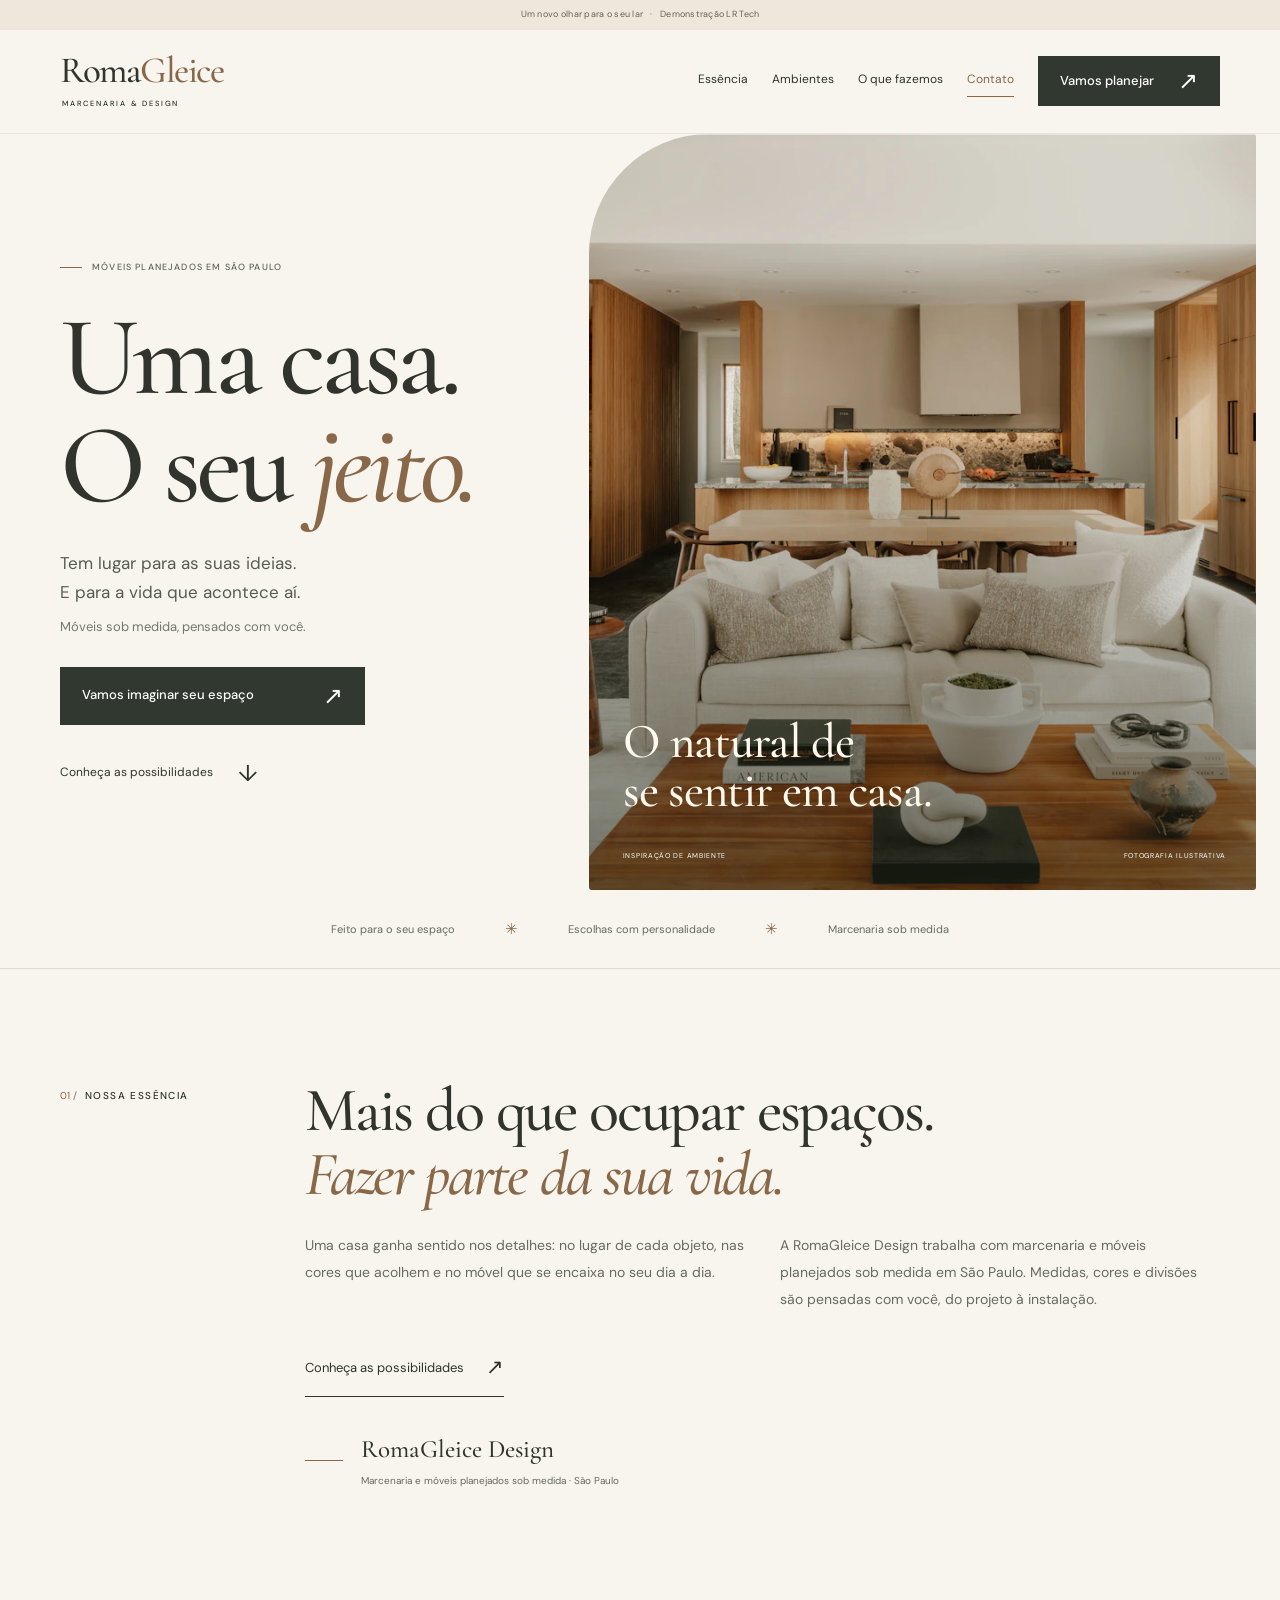
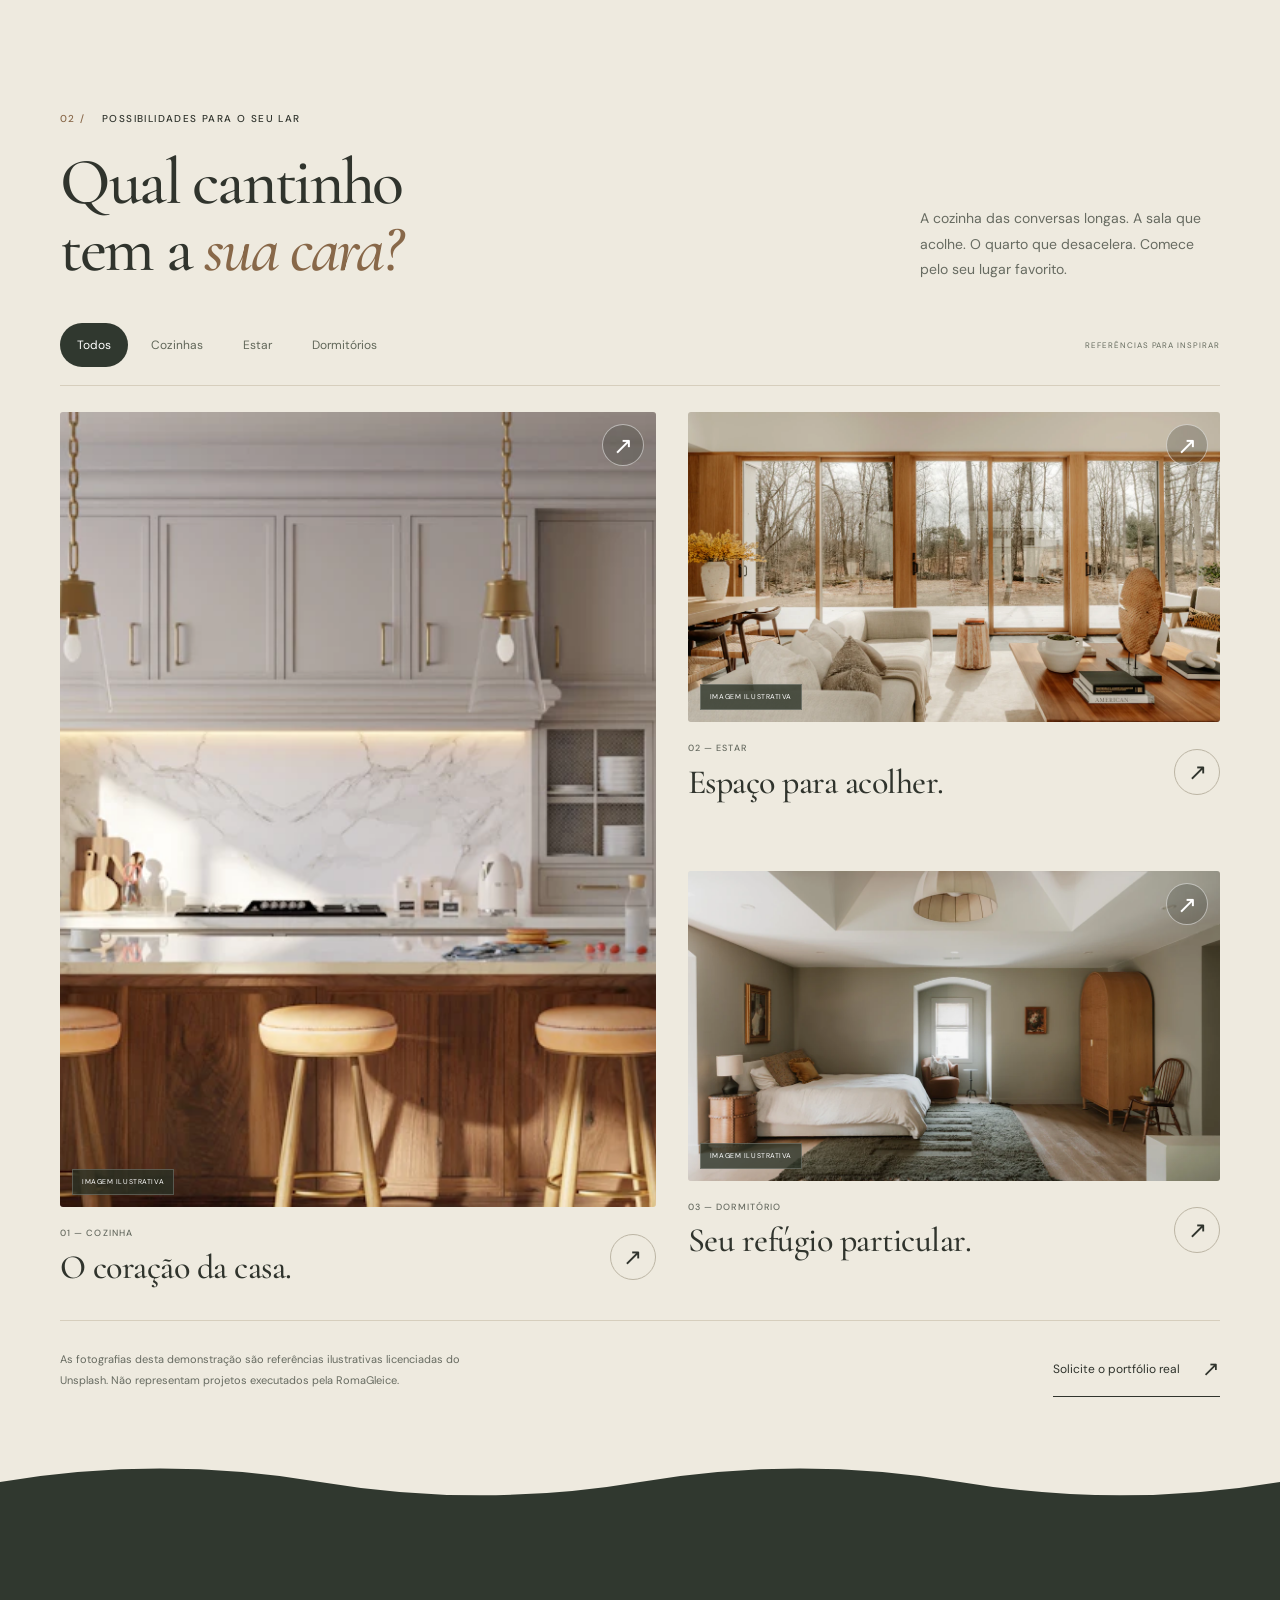
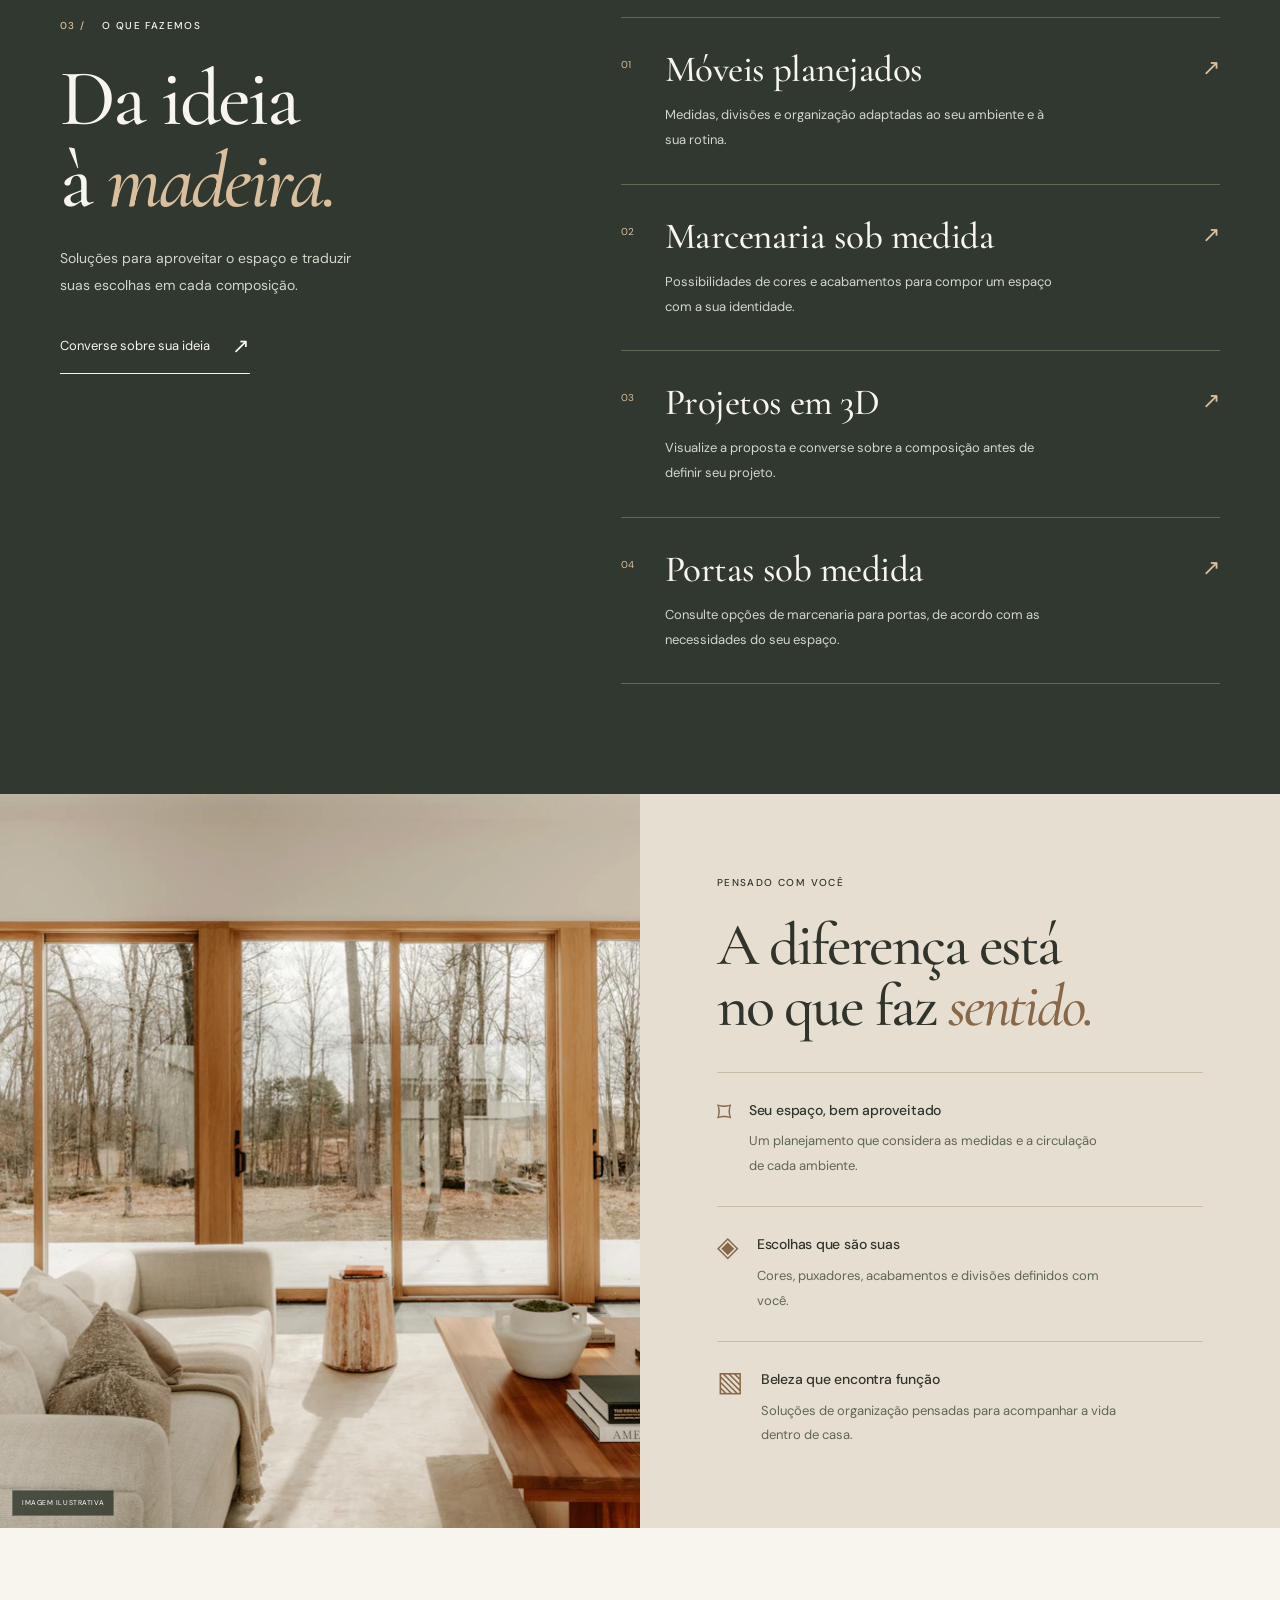
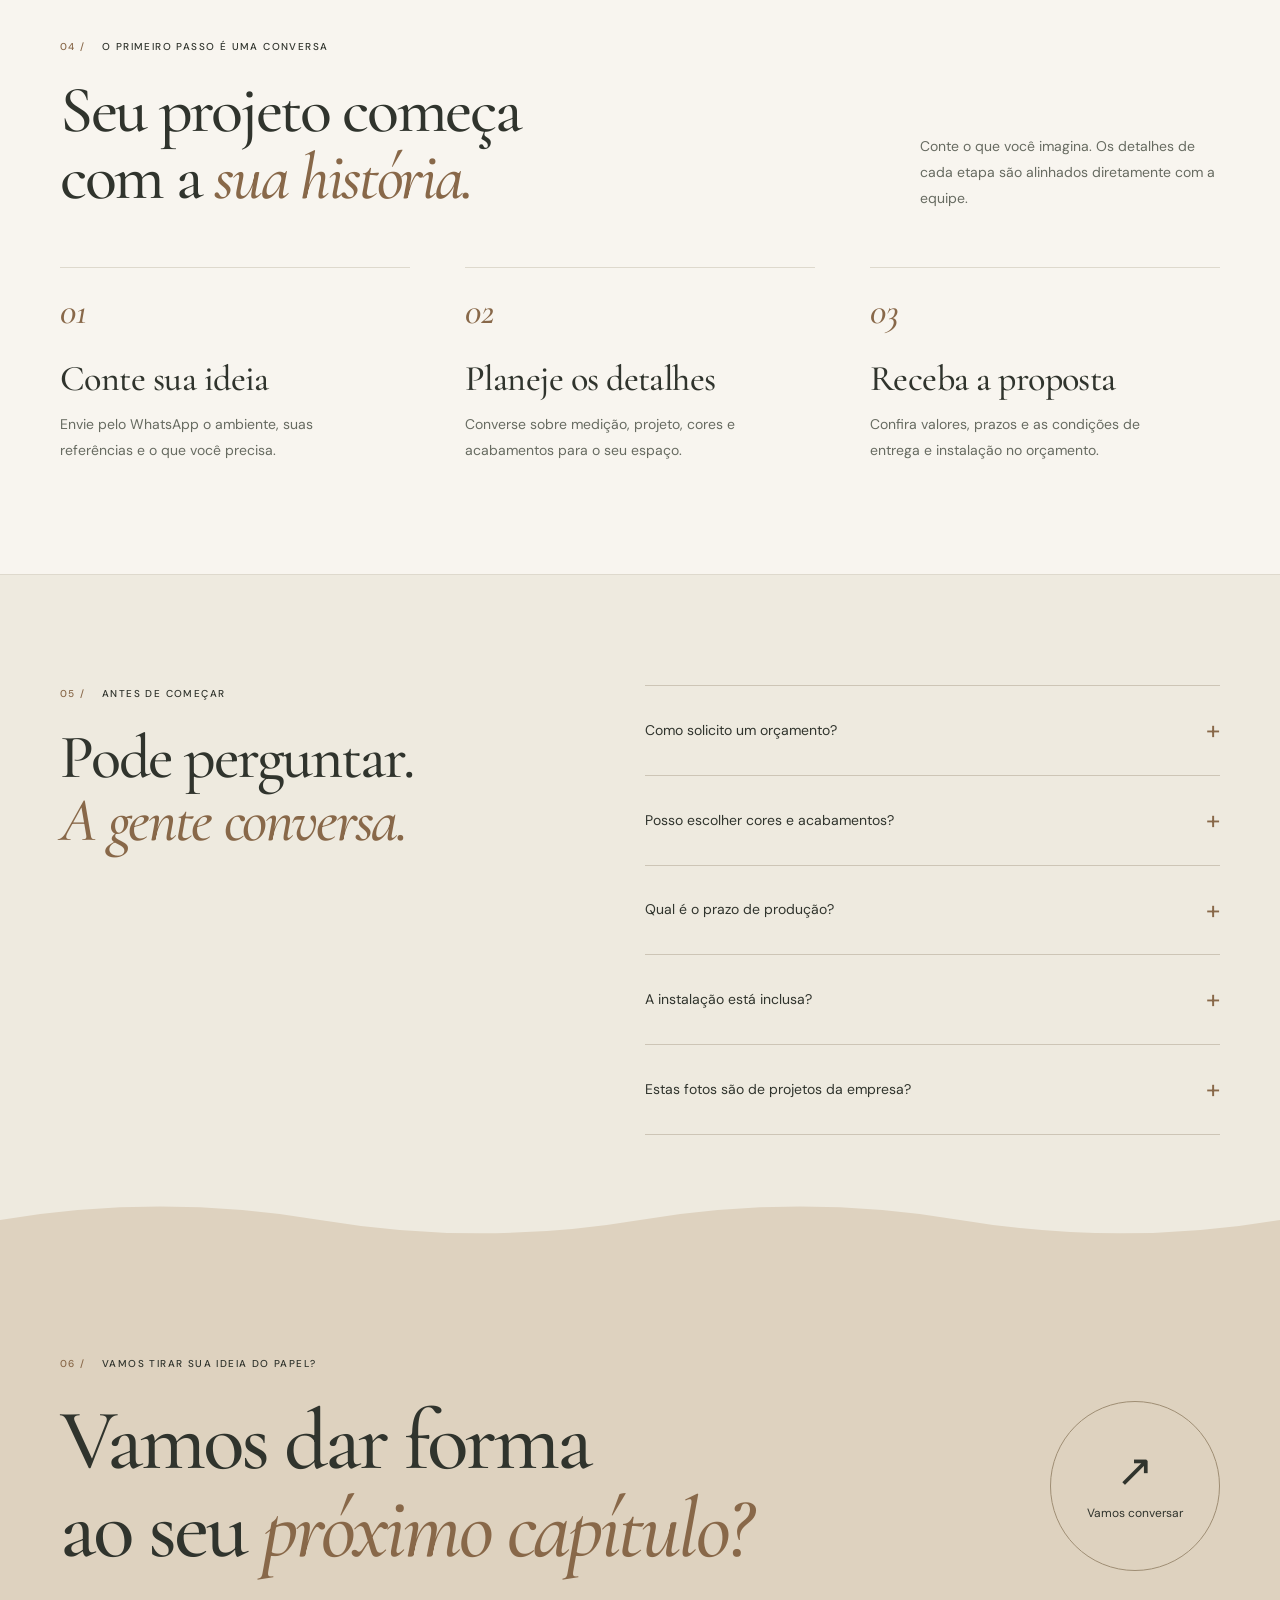
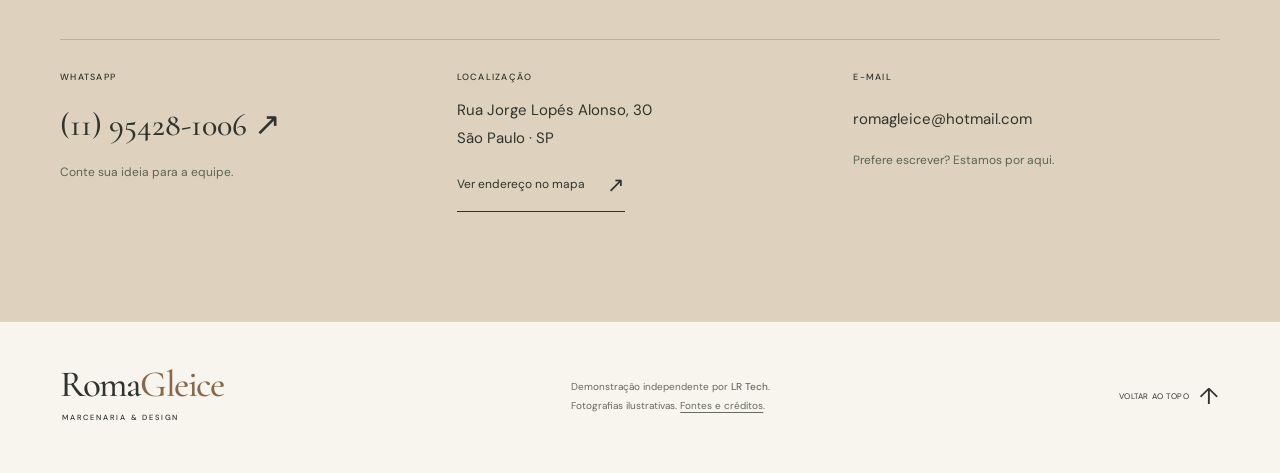
==== commit 4e53e07d: "feat: add organic motion and accessible animated navigation" ====
--- a/index.html
+++ b/index.html
@@ -52,8 +52,8 @@
       type="font/woff2"
       crossorigin
     />
-    <link rel="stylesheet" href="style.css?v=2" />
-    <script src="script.js?v=2" defer></script>
+    <link rel="stylesheet" href="style.css?v=3" />
+    <script src="script.js?v=3" defer></script>
   </head>
   <body>
     <a class="skip-link" href="#conteudo">Pular para o conteúdo</a>
@@ -83,6 +83,7 @@
           >Vamos planejar <span aria-hidden="true">↗</span></a
         >
       </nav>
+      <span class="reading-progress" aria-hidden="true"></span>
     </header>
     <main id="conteudo">
       <section class="hero" id="inicio" aria-labelledby="hero-title">
@@ -152,6 +153,12 @@
               >Conheça as possibilidades <span aria-hidden="true">↗</span></a
             >
           </div>
+        </div>
+        <div class="company-signature">
+          <span class="signature-line" aria-hidden="true"></span>
+          <p>
+            RomaGleice Design<small>Marcenaria e móveis planejados sob medida · São Paulo</small>
+          </p>
         </div>
       </section>
       <section class="environments section" id="ambientes">
@@ -284,6 +291,14 @@
         </div>
       </section>
       <section class="services section" id="servicos">
+        <div class="section-wave" aria-hidden="true">
+          <svg viewBox="0 0 2160 80" preserveAspectRatio="none" focusable="false">
+            <path
+              d="M0 42 Q180 3 360 42 T720 42 T1080 42 T1440 42 T1800 42 T2160 42 V80 H0Z"
+              fill="currentColor"
+            />
+          </svg>
+        </div>
         <div class="container services-layout">
           <div class="services-heading">
             <p class="eyebrow"><span class="index">03 /</span> O QUE FAZEMOS</p>
@@ -457,6 +472,14 @@
         </div>
       </section>
       <section class="contact section" id="contato">
+        <div class="section-wave" aria-hidden="true">
+          <svg viewBox="0 0 2160 80" preserveAspectRatio="none" focusable="false">
+            <path
+              d="M0 42 Q180 3 360 42 T720 42 T1080 42 T1440 42 T1800 42 T2160 42 V80 H0Z"
+              fill="currentColor"
+            />
+          </svg>
+        </div>
         <div class="container">
           <p class="eyebrow"><span class="index">06 /</span> VAMOS TIRAR SUA IDEIA DO PAPEL?</p>
           <div class="contact-top">
--- a/style.css
+++ b/style.css
@@ -1537,3 +1537,158 @@
   transform: translateY(16px);
   pointer-events: none;
 }
+
+/* Movimento orgânico: decoração contida, sem alterar o tamanho ou a leitura das seções. */
+.reading-progress {
+  position: absolute;
+  bottom: -1px;
+  left: 0;
+  width: 100%;
+  height: 2px;
+  background: var(--wood);
+  transform: scaleX(0);
+  transform-origin: left center;
+  pointer-events: none;
+}
+.site-header {
+  transition:
+    box-shadow 0.3s,
+    background 0.3s;
+}
+.site-header.is-scrolled {
+  box-shadow: 0 5px 24px #30342d0a;
+}
+nav > a:not(.button) {
+  position: relative;
+  transition: color 0.25s;
+}
+nav > a:not(.button)::after {
+  content: "";
+  position: absolute;
+  left: 0;
+  bottom: 6px;
+  width: 100%;
+  height: 1px;
+  background: var(--wood);
+  transform: scaleX(0);
+  transform-origin: left;
+  transition: transform 0.3s;
+}
+nav > a:not(.button):hover,
+nav > a.nav-current {
+  color: var(--wood);
+}
+nav > a:not(.button):hover::after,
+nav > a.nav-current::after {
+  transform: scaleX(1);
+}
+.button span,
+.text-link span,
+.project-caption > a,
+.image-expand,
+.contact-circle > span {
+  transition:
+    transform 0.35s cubic-bezier(0.22, 1, 0.36, 1),
+    background 0.3s;
+}
+@media (hover: hover) and (pointer: fine) {
+  .button:hover span,
+  .text-link:hover span,
+  .contact-circle:hover > span {
+    transform: translate(3px, -3px);
+  }
+  .project-image:hover .image-expand {
+    transform: rotate(5deg);
+    background: #30342d8c;
+  }
+  .project-caption > a:hover {
+    transform: translateY(-3px);
+  }
+}
+.services,
+.contact {
+  position: relative;
+}
+.section-wave {
+  position: absolute;
+  left: 0;
+  top: -35px;
+  width: 100%;
+  height: 36px;
+  overflow: hidden;
+  pointer-events: none;
+  contain: paint;
+}
+.section-wave svg {
+  display: block;
+  width: 150%;
+  height: 100%;
+  max-width: none;
+}
+.services > .section-wave {
+  color: var(--dark);
+}
+.contact > .section-wave {
+  color: #ded2bf;
+}
+.company-signature {
+  display: flex;
+  align-items: center;
+  gap: 18px;
+  margin-top: 32px;
+  grid-column: 2;
+}
+.signature-line {
+  width: 38px;
+  height: 1px;
+  background: var(--wood);
+  flex-shrink: 0;
+}
+.company-signature p {
+  font-family: var(--serif);
+  font-size: 25px;
+  line-height: 1.4;
+}
+.company-signature small {
+  display: block;
+  font-family: var(--sans);
+  font-size: 10px;
+  line-height: 1.8;
+  color: var(--muted);
+  margin-top: 5px;
+}
+@media (min-width: 801px) {
+  .section-wave {
+    top: -54px;
+    height: 55px;
+  }
+  .company-signature {
+    margin-top: 0;
+  }
+}
+@media (prefers-reduced-motion: no-preference) {
+  .motion-enabled .section-wave svg {
+    animation: gentle-wave 22s linear infinite;
+    animation-play-state: paused;
+    will-change: transform;
+  }
+  .motion-enabled .section-wave.wave-active svg {
+    animation-play-state: running;
+  }
+  .lightbox::backdrop {
+    animation: backdrop-arrive 0.3s ease both;
+  }
+}
+@keyframes gentle-wave {
+  to {
+    transform: translateX(-33.333333%);
+  }
+}
+@keyframes backdrop-arrive {
+  from {
+    opacity: 0;
+  }
+  to {
+    opacity: 1;
+  }
+}
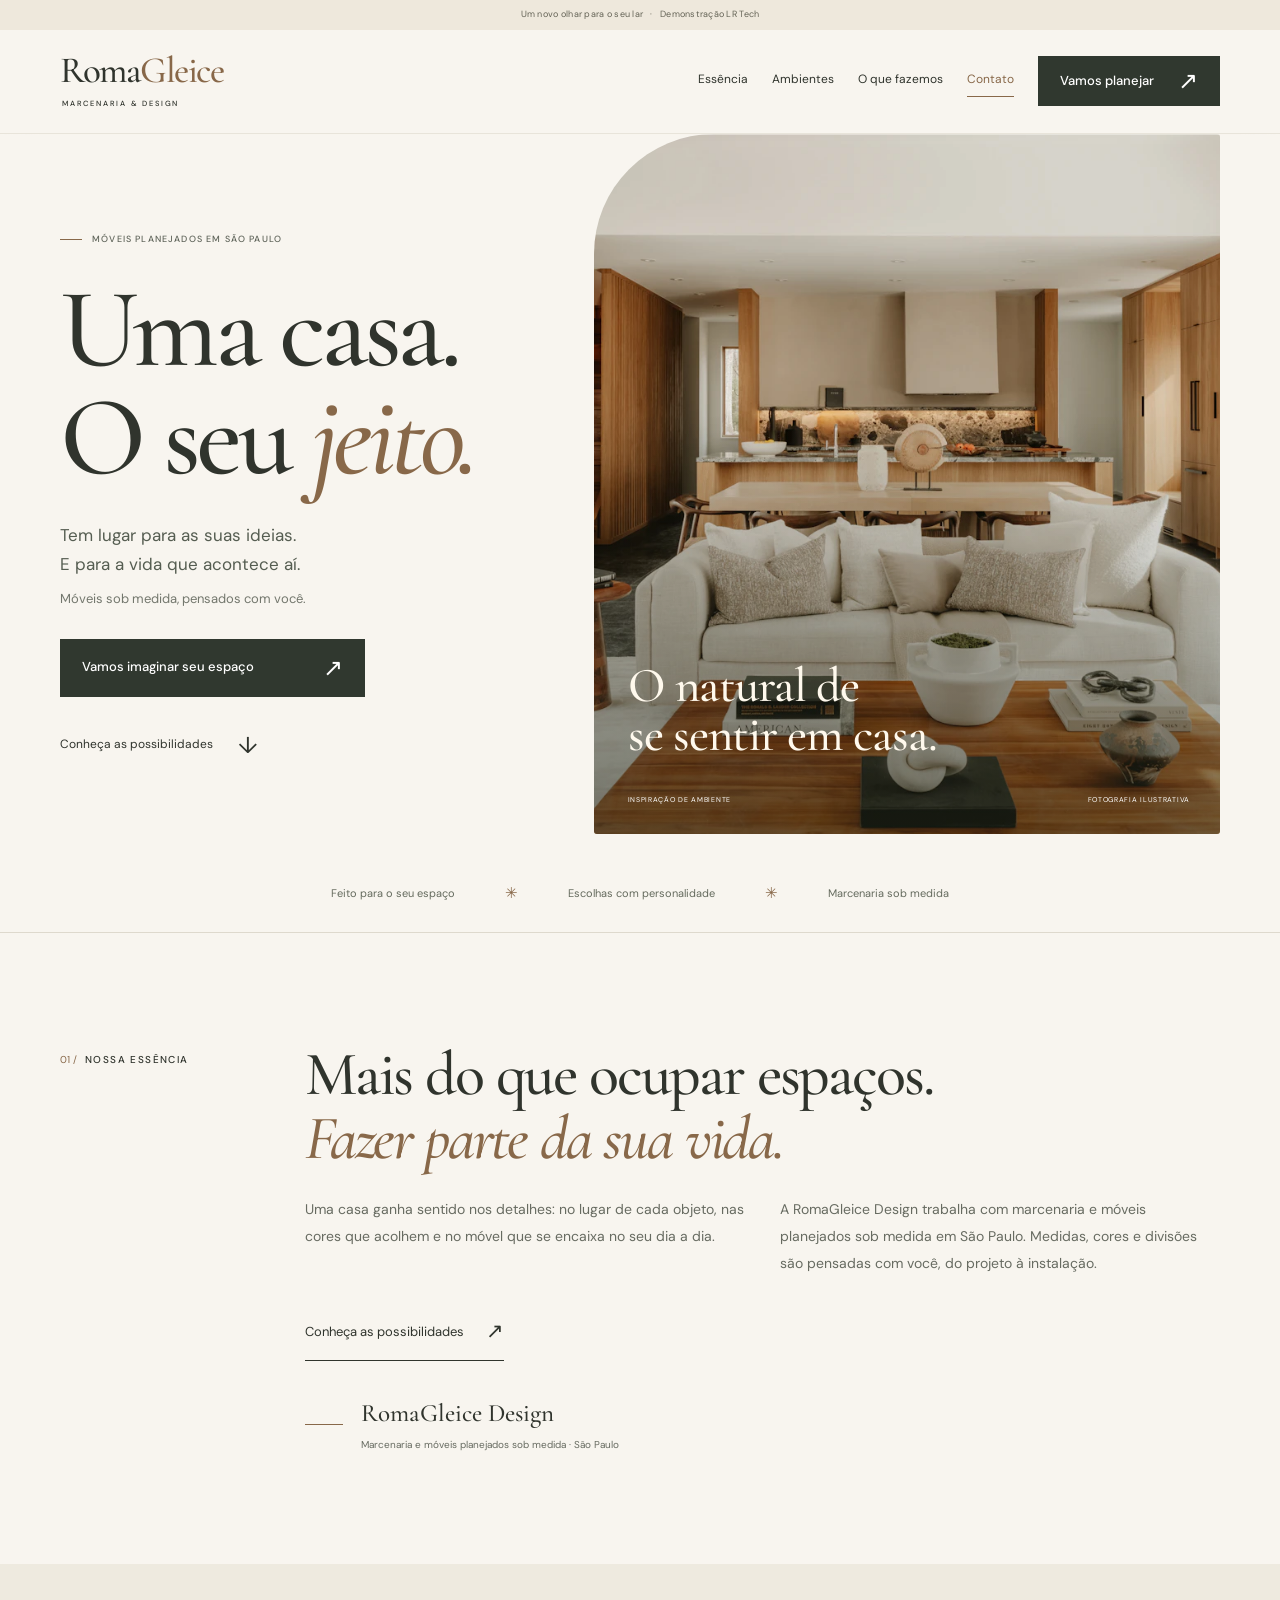
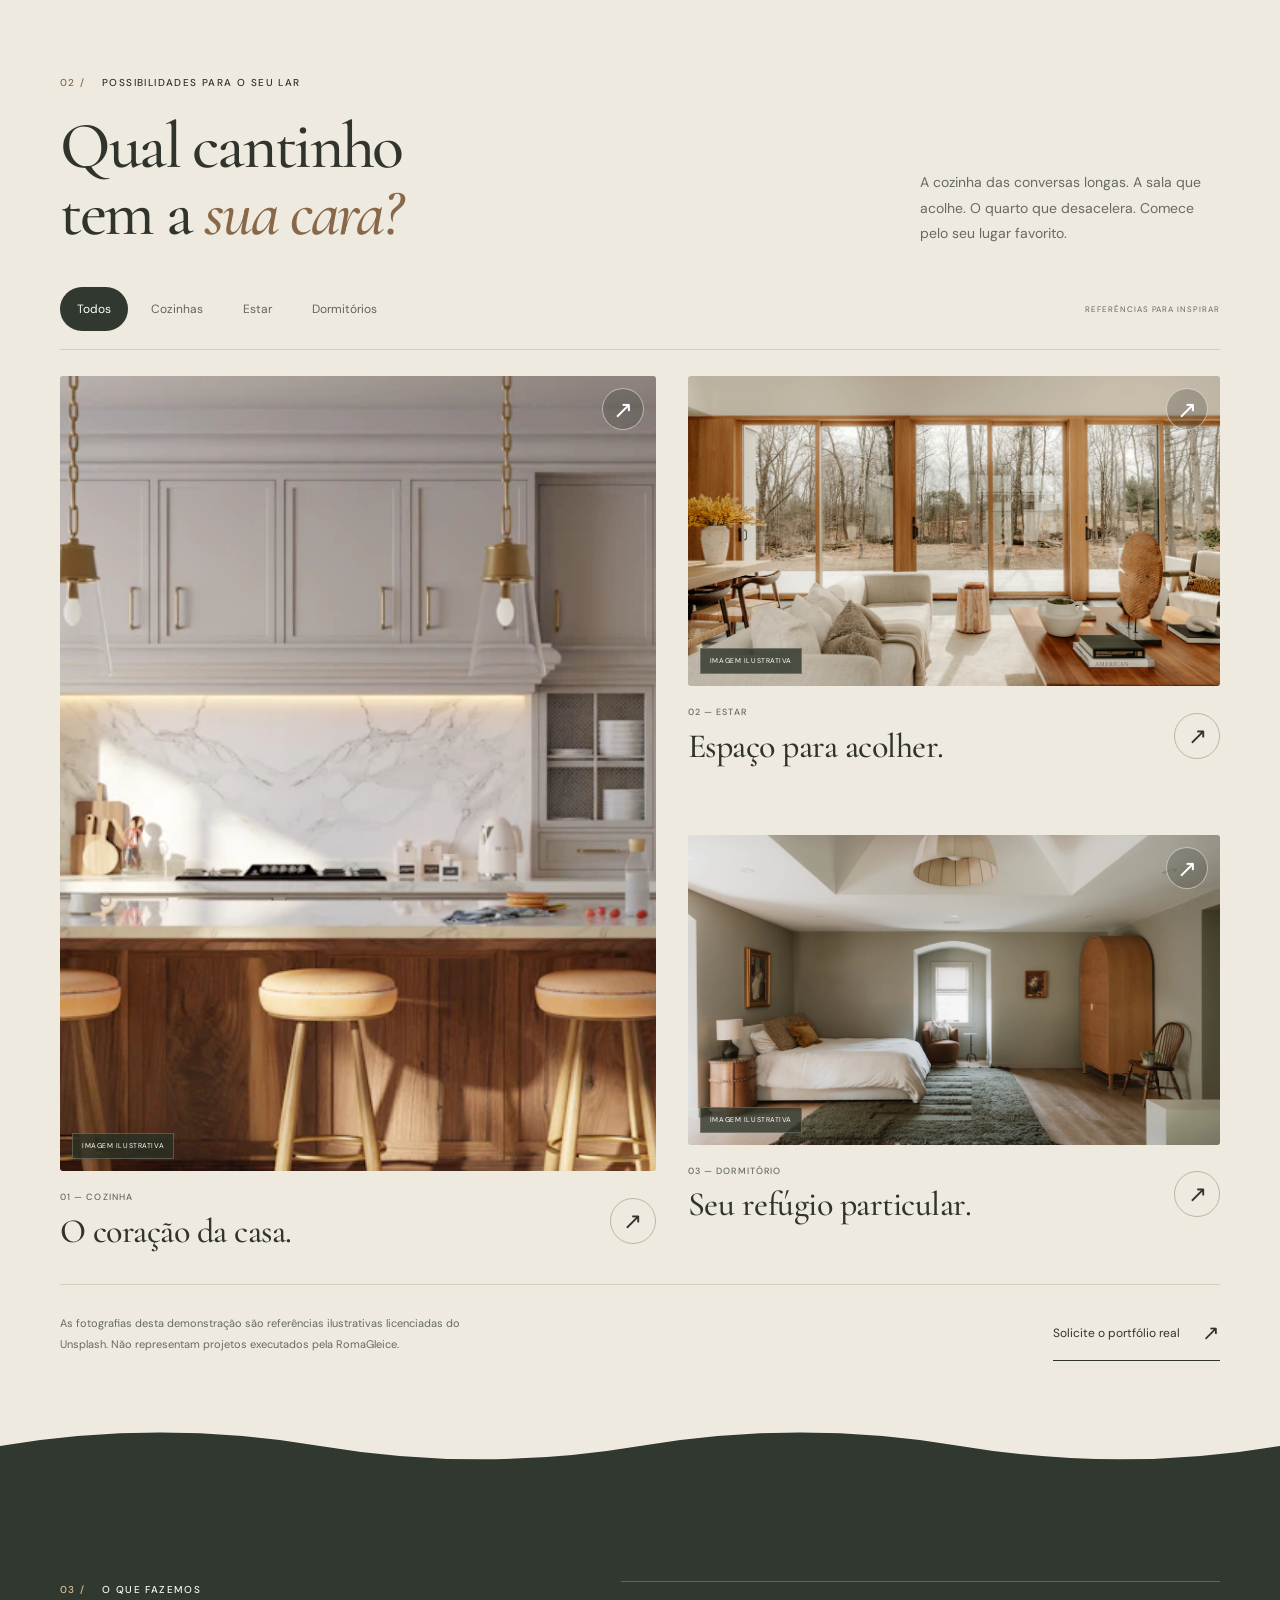
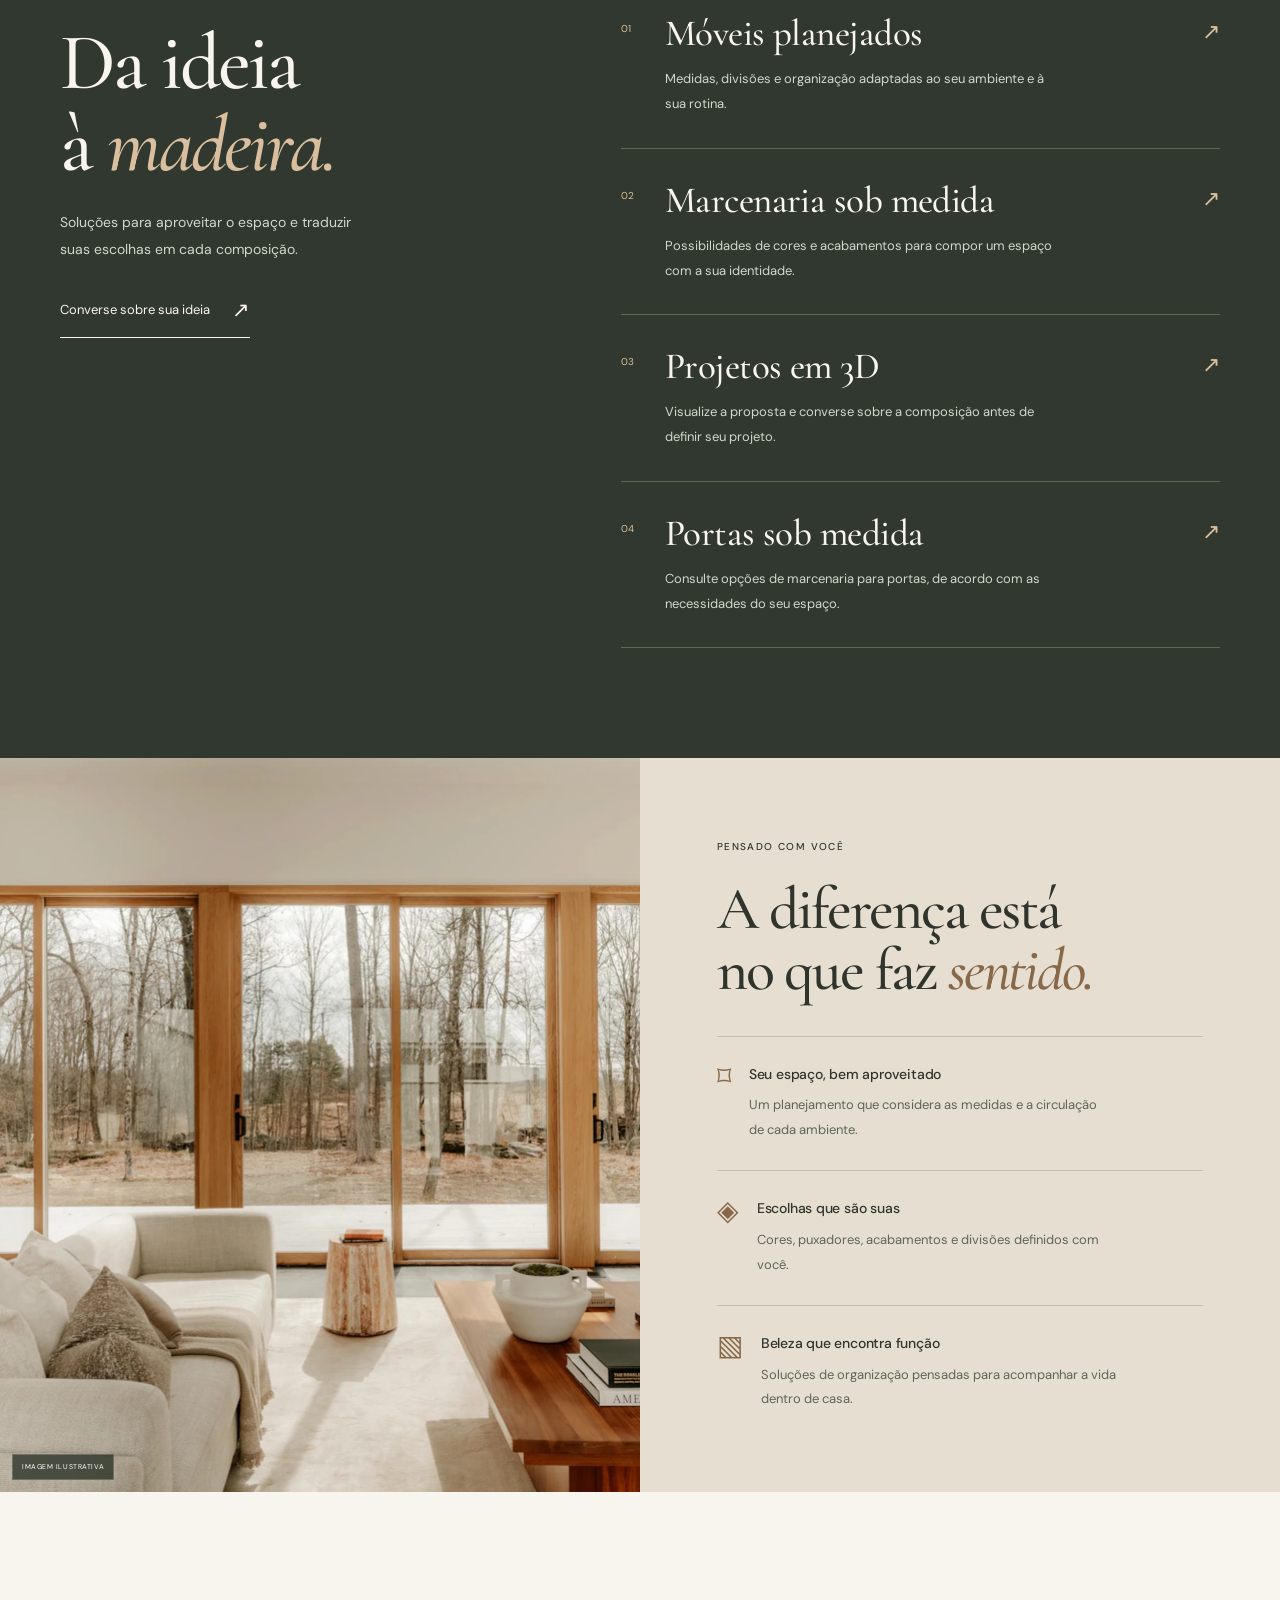
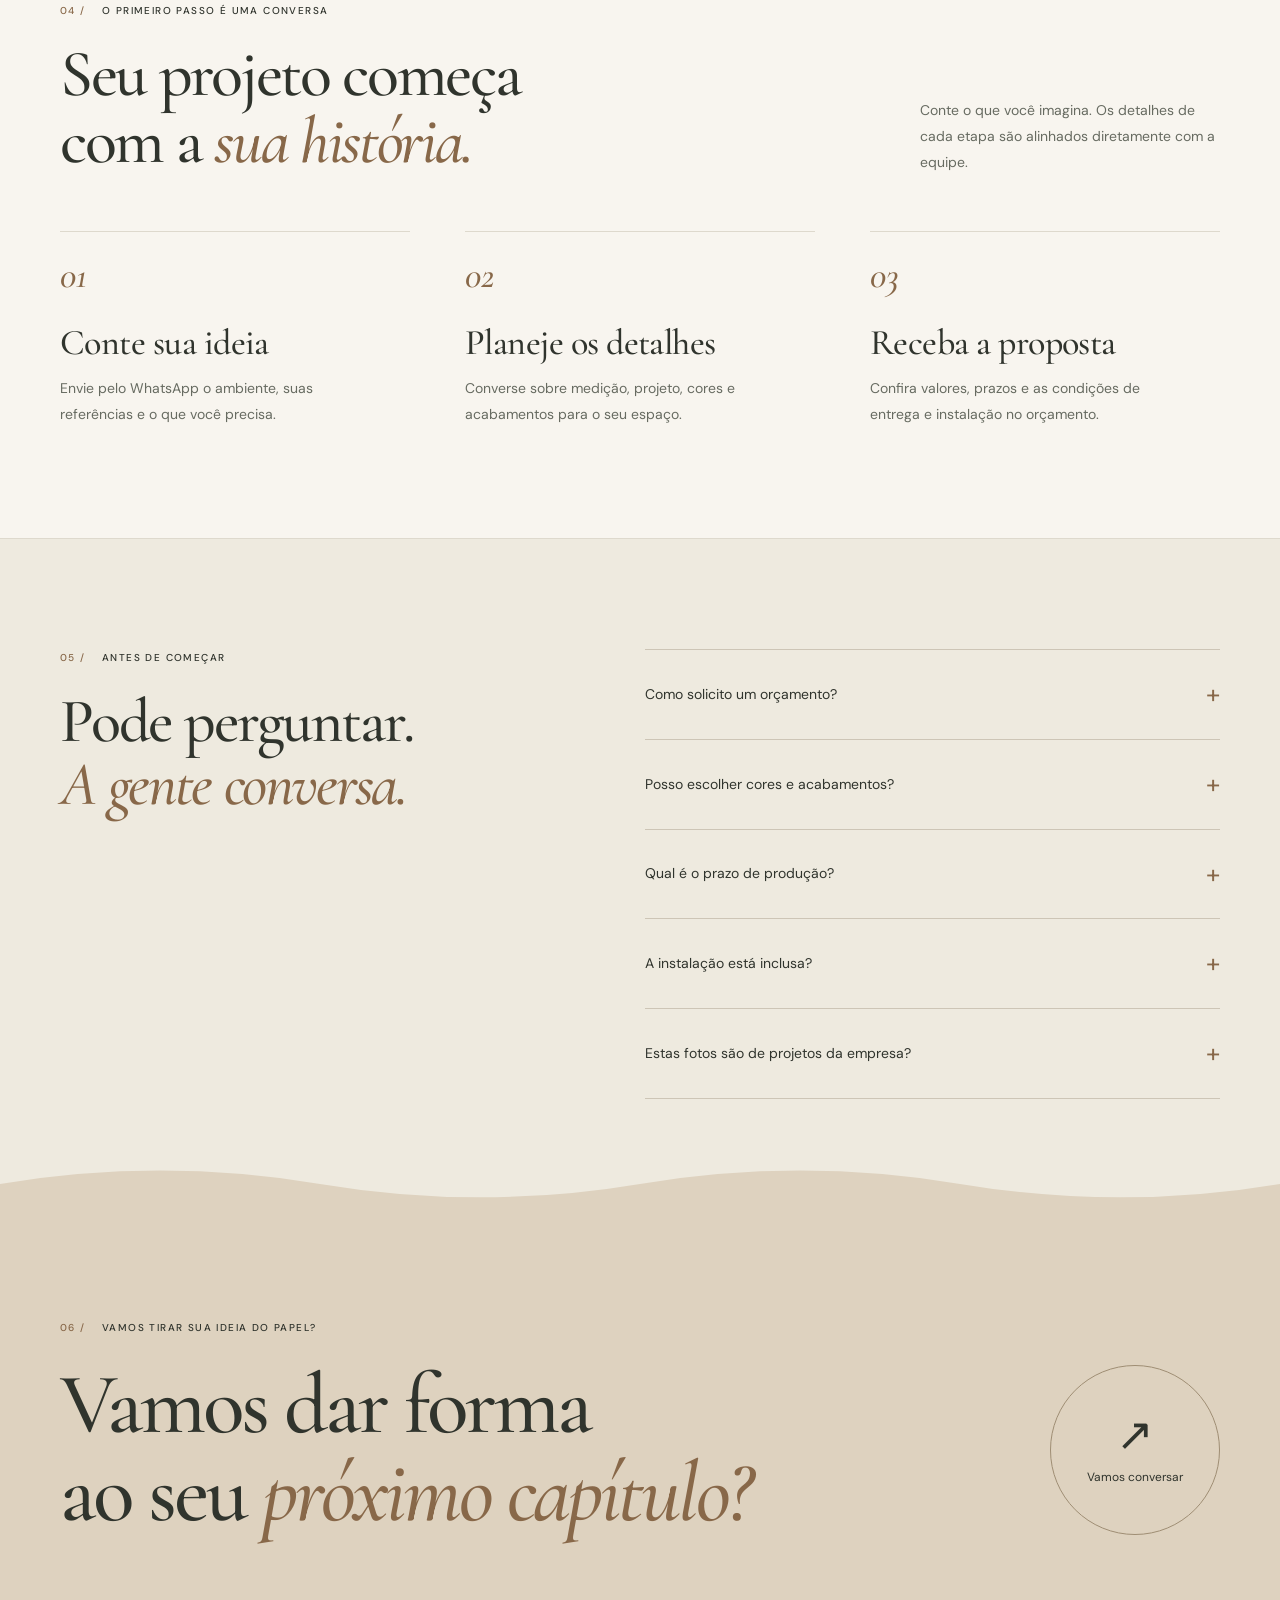
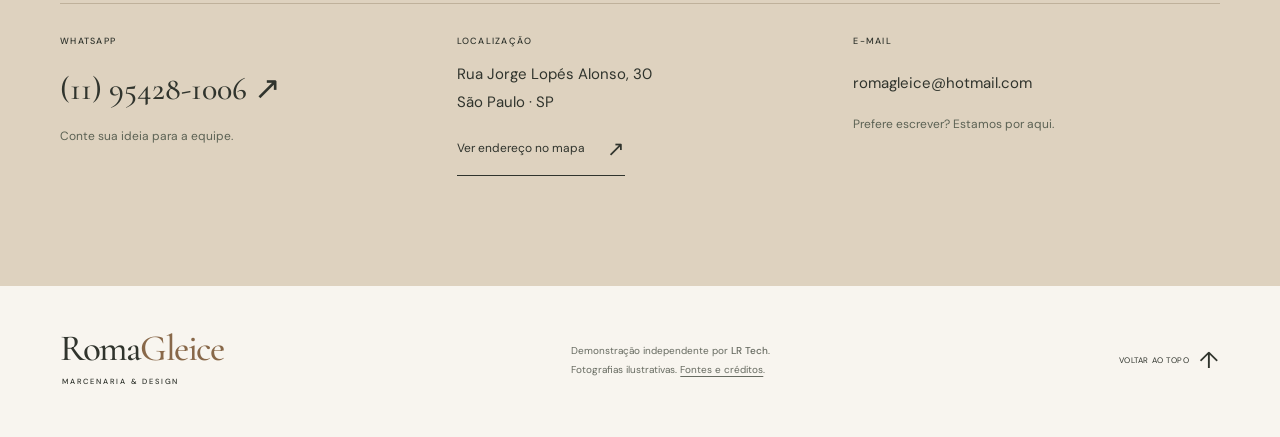
==== commit 718ddac5: "fix: center desktop hero and balance its outer margins" ====
--- a/index.html
+++ b/index.html
@@ -52,7 +52,7 @@
       type="font/woff2"
       crossorigin
     />
-    <link rel="stylesheet" href="style.css?v=3" />
+    <link rel="stylesheet" href="style.css?v=5" />
     <script src="script.js?v=3" defer></script>
   </head>
   <body>
@@ -545,17 +545,19 @@
       rel="noopener noreferrer"
       aria-label="Solicitar orçamento pelo WhatsApp"
       ><svg
-        viewBox="0 0 24 24"
-        fill="none"
-        stroke="currentColor"
-        stroke-width="1.5"
+        xmlns="http://www.w3.org/2000/svg"
+        width="28"
+        height="28"
+        fill="currentColor"
+        class="whatsapp-icon"
         aria-hidden="true"
+        focusable="false"
+        viewBox="0 0 16 16"
       >
-        <path d="M20.5 11.7a8.5 8.5 0 0 1-12.6 7.5L3 20.5l1.3-4.8a8.5 8.5 0 1 1 16.2-4Z" />
         <path
-          d="M8.4 7.5c-.8 1.3-.1 3.4 1.6 5.1 1.8 1.7 3.7 2.4 5 1.6l.5-1.4-2-1-1 1c-1.5-.6-2.4-1.6-2.9-2.9l1-1-1-2Z"
+          d="M13.601 2.326A7.85 7.85 0 0 0 7.994 0C3.627 0 .068 3.558.064 7.926c0 1.399.366 2.76 1.057 3.965L0 16l4.204-1.102a7.9 7.9 0 0 0 3.79.965h.004c4.368 0 7.926-3.558 7.93-7.93A7.9 7.9 0 0 0 13.6 2.326zM7.994 14.521a6.6 6.6 0 0 1-3.356-.92l-.24-.144-2.494.654.666-2.433-.156-.251a6.56 6.56 0 0 1-1.007-3.505c0-3.626 2.957-6.584 6.591-6.584a6.56 6.56 0 0 1 4.66 1.931 6.56 6.56 0 0 1 1.928 4.66c-.004 3.639-2.961 6.592-6.592 6.592m3.615-4.934c-.197-.099-1.17-.578-1.353-.646-.182-.065-.315-.099-.445.099-.133.197-.513.646-.627.775-.114.133-.232.148-.43.05-.197-.1-.836-.308-1.592-.985-.59-.525-.985-1.175-1.103-1.372-.114-.198-.011-.304.088-.403.087-.088.197-.232.296-.346.1-.114.133-.198.198-.33.065-.134.034-.248-.015-.347-.05-.099-.445-1.076-.612-1.47-.16-.389-.323-.335-.445-.34-.114-.007-.247-.007-.38-.007a.73.73 0 0 0-.529.247c-.182.198-.691.677-.691 1.654s.71 1.916.81 2.049c.098.133 1.394 2.132 3.383 2.992.47.205.84.326 1.129.418.475.152.904.129 1.246.08.38-.058 1.171-.48 1.338-.943.164-.464.164-.86.114-.943-.049-.084-.182-.133-.38-.232"
         /></svg
-      ><span>Vamos planejar?</span></a
+      ><span>WhatsApp</span></a
     >
     <dialog class="lightbox" aria-labelledby="lightbox-title">
       <button class="lightbox-close" aria-label="Fechar imagem">×</button
--- a/style.css
+++ b/style.css
@@ -902,7 +902,7 @@
   padding: 12px 17px;
   border: 1px solid #ffffff45;
   border-radius: 32px;
-  background: #344c36;
+  background: #227847;
   color: white;
   box-shadow: 0 4px 22px #17231426;
   transition:
@@ -910,15 +910,22 @@
     background 0.2s;
 }
 .floating-whatsapp svg {
-  width: 24px;
-  height: 24px;
-  flex-shrink: 0;
+  display: block;
+  width: 28px;
+  height: 28px;
+  flex: 0 0 28px;
+  fill: currentColor;
+  stroke: none;
+  overflow: visible;
 }
 .floating-whatsapp > span {
-  font-size: 11px;
+  font-size: 12px;
+  font-weight: 500;
+  line-height: 1;
+  white-space: nowrap;
 }
 .floating-whatsapp:hover {
-  background: #4a6244;
+  background: #1b633a;
   transform: translateY(-2px);
 }
 .lightbox {
@@ -1248,18 +1255,22 @@
     font-size: 11px;
   }
   .hero {
-    grid-template-columns: 46% 54%;
-    min-height: 680px;
+    width: calc(100% - 72px);
+    max-width: 1280px;
+    margin-inline: auto;
+    grid-template-columns: minmax(0, 46fr) minmax(0, 54fr);
+    min-height: 640px;
   }
   .hero-copy {
-    padding: 75px 30px 45px 36px;
+    min-width: 0;
+    padding: 55px 30px 45px 0;
     display: flex;
     align-items: flex-start;
     flex-direction: column;
     justify-content: center;
   }
   .hero h1 {
-    font-size: clamp(78px, 8.8vw, 132px);
+    font-size: clamp(72px, 8.8vw, 120px);
   }
   .hero-eyebrow {
     font-size: 8px;
@@ -1284,9 +1295,10 @@
     margin-top: 26px;
   }
   .hero-visual {
-    height: 100%;
-    min-height: 680px;
-    margin: 0 16px 16px 0;
+    height: 640px;
+    min-height: 0;
+    min-width: 0;
+    margin: 0 0 20px;
     border-radius: 120px 3px 3px 3px;
   }
   .hero-image {
@@ -1351,8 +1363,8 @@
     padding: 0;
   }
   .floating-whatsapp svg {
-    width: 27px;
-    height: 27px;
+    width: 28px;
+    height: 28px;
   }
   .floating-whatsapp > span {
     position: absolute;
@@ -1390,18 +1402,19 @@
     gap: 34px;
   }
   .hero {
-    min-height: 740px;
+    width: min(1280px, calc(100% - 120px));
+    min-height: 700px;
   }
   .hero-copy {
-    padding-left: max(60px, calc((100vw - 1280px) / 2));
+    padding-left: 0;
     padding-right: 45px;
   }
   .hero-eyebrow {
     font-size: 9px;
   }
   .hero-visual {
-    min-height: 740px;
-    margin-right: 24px;
+    height: 700px;
+    margin-right: 0;
   }
   .hero-description {
     font-size: 17px;
